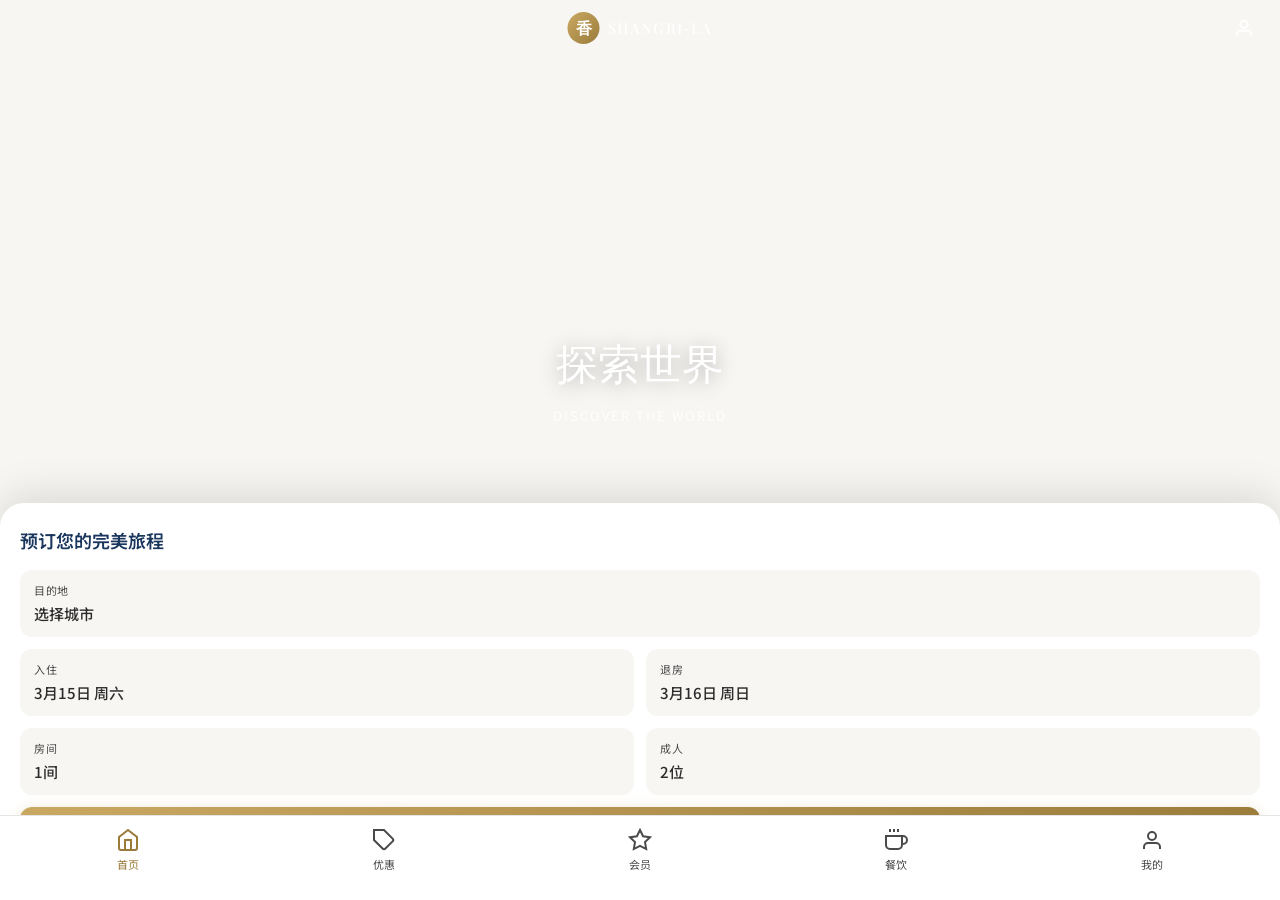
==== src/main/resources/static/index.html @ e5a87705 "feat: 实现香格里拉酒店预订移动端网站 主要功能： - 首页预订组件和Hero区域 - 目的地选择（支持搜索和分类筛选） - 酒店列表（支持价格/评分排序） - 酒店详情页面（设施展示、收藏功能）" ====
<!DOCTYPE html>
<html lang="zh-CN">
<head>
    <meta charset="UTF-8">
    <meta name="viewport" content="width=device-width, initial-scale=1.0, maximum-scale=1.0, user-scalable=no">
    <title>香格里拉酒店集团</title>
    <link rel="preconnect" href="https://fonts.googleapis.com">
    <link href="https://fonts.googleapis.com/css2?family=Noto+Sans+SC:wght@300;400;500;600&family=Playfair+Display:wght@400;500;600&display=swap" rel="stylesheet">
    <style>
        :root {
            --gold: #C9A962;
            --gold-light: #E8D5A3;
            --gold-dark: #9A7B3A;
            --navy: #1A365D;
            --navy-deep: #0F2444;
            --cream: #F8F6F3;
            --charcoal: #2C2C2C;
            --charcoal-light: #4A4A4A;
            --white: #FFFFFF;
            --border: #E5E5E5;
            --success: #4CAF50;
            --error: #E53935;
        }

        * {
            margin: 0;
            padding: 0;
            box-sizing: border-box;
        }

        body {
            font-family: 'Noto Sans SC', -apple-system, BlinkMacSystemFont, sans-serif;
            background: var(--cream);
            color: var(--charcoal);
            line-height: 1.5;
            -webkit-font-smoothing: antialiased;
            overflow-x: hidden;
        }

        /* Page System */
        .page {
            display: none;
            min-height: 100vh;
            background: var(--cream);
        }

        .page.active {
            display: block;
        }

        /* Navigation */
        .nav {
            position: fixed;
            top: 0;
            left: 0;
            right: 0;
            height: 56px;
            display: flex;
            align-items: center;
            justify-content: space-between;
            padding: 0 16px;
            z-index: 100;
            transition: all 0.3s ease;
        }

        .nav.transparent {
            background: transparent;
        }

        .nav.white {
            background: var(--white);
            border-bottom: 1px solid var(--border);
        }

        .nav-icon {
            width: 40px;
            height: 40px;
            display: flex;
            align-items: center;
            justify-content: center;
            cursor: pointer;
            border-radius: 50%;
            transition: background 0.2s;
        }

        .nav-icon:active {
            background: rgba(0,0,0,0.1);
        }

        .nav-icon svg {
            width: 22px;
            height: 22px;
            stroke: currentColor;
            stroke-width: 2;
            fill: none;
        }

        .nav.transparent .nav-icon {
            color: white;
        }

        .nav.white .nav-icon {
            color: var(--charcoal);
        }

        .nav-title {
            font-size: 17px;
            font-weight: 600;
            color: var(--charcoal);
        }

        .nav.transparent .nav-title {
            color: white;
        }

        .nav-center {
            position: absolute;
            left: 50%;
            transform: translateX(-50%);
            display: flex;
            align-items: center;
            gap: 8px;
        }

        .logo-icon {
            width: 32px;
            height: 32px;
            background: linear-gradient(135deg, var(--gold) 0%, var(--gold-dark) 100%);
            border-radius: 50%;
            display: flex;
            align-items: center;
            justify-content: center;
            color: white;
            font-family: 'Playfair Display', serif;
            font-size: 16px;
            font-weight: 600;
        }

        .logo-text {
            font-family: 'Playfair Display', serif;
            font-size: 15px;
            letter-spacing: 0.08em;
            font-weight: 500;
        }

        .nav.transparent .logo-text {
            color: white;
        }

        .nav.white .logo-text {
            color: var(--navy);
        }

        /* ========== Page 1: Home ========== */
        .home-hero {
            height: 100vh;
            position: relative;
            display: flex;
            flex-direction: column;
            justify-content: center;
            align-items: center;
            padding: 56px 24px 200px;
            text-align: center;
            overflow: hidden;
        }

        .home-hero-bg {
            position: absolute;
            inset: 0;
            background: linear-gradient(180deg, rgba(0,0,0,0.25) 0%, rgba(0,0,0,0.55) 100%),
                        url('https://images.unsplash.com/photo-1566073771259-6a8506099945?w=800&h=1200&fit=crop') center/cover no-repeat;
            z-index: -1;
        }

        .home-title {
            font-family: 'Playfair Display', serif;
            font-size: 42px;
            color: white;
            margin-bottom: 12px;
            font-weight: 400;
            text-shadow: 0 2px 20px rgba(0,0,0,0.3);
        }

        .home-subtitle {
            font-size: 13px;
            color: rgba(255,255,255,0.9);
            letter-spacing: 0.15em;
            text-transform: uppercase;
        }

        /* Booking Widget */
        .booking-widget {
            position: fixed;
            bottom: 0;
            left: 0;
            right: 0;
            background: var(--white);
            padding: 24px 20px 40px;
            border-radius: 24px 24px 0 0;
            box-shadow: 0 -8px 40px rgba(0,0,0,0.12);
            z-index: 50;
        }

        .booking-widget-title {
            font-size: 18px;
            font-weight: 600;
            margin-bottom: 16px;
            color: var(--navy);
        }

        .booking-row {
            display: flex;
            gap: 12px;
            margin-bottom: 12px;
        }

        .booking-field {
            flex: 1;
            background: var(--cream);
            border-radius: 12px;
            padding: 12px 14px;
            cursor: pointer;
            transition: all 0.2s;
        }

        .booking-field:active {
            background: var(--border);
        }

        .booking-field label {
            display: block;
            font-size: 11px;
            color: var(--charcoal-light);
            margin-bottom: 4px;
            text-transform: uppercase;
            letter-spacing: 0.05em;
        }

        .booking-field .value {
            font-size: 15px;
            color: var(--charcoal);
            font-weight: 500;
        }

        .booking-btn {
            width: 100%;
            padding: 16px;
            background: linear-gradient(135deg, var(--gold) 0%, var(--gold-dark) 100%);
            color: white;
            border: none;
            border-radius: 12px;
            font-size: 16px;
            font-weight: 600;
            cursor: pointer;
            transition: transform 0.2s, box-shadow 0.2s;
            box-shadow: 0 4px 15px rgba(201,169,98,0.4);
        }

        .booking-btn:active {
            transform: scale(0.98);
        }

        /* ========== Page 2: Destination Select ========== */
        .dest-page {
            background: var(--white);
            min-height: 100vh;
            padding-bottom: 40px;
        }

        .dest-search {
            padding: 72px 16px 16px;
            background: var(--white);
            position: sticky;
            top: 0;
            z-index: 10;
        }

        .search-input {
            width: 100%;
            padding: 14px 16px 14px 48px;
            border: 1px solid var(--border);
            border-radius: 12px;
            font-size: 15px;
            background: var(--cream) url("data:image/svg+xml,%3Csvg xmlns='http://www.w3.org/2000/svg' width='20' height='20' viewBox='0 0 24 24' fill='none' stroke='%23999' stroke-width='2'%3E%3Ccircle cx='11' cy='11' r='8'/%3E%3Cpath d='m21 21-4.35-4.35'/%3E%3C/svg%3E") no-repeat 16px center;
            background-size: 18px;
            transition: border-color 0.2s;
        }

        .search-input:focus {
            outline: none;
            border-color: var(--gold);
        }

        .dest-tabs {
            display: flex;
            gap: 8px;
            padding: 16px;
            overflow-x: auto;
            -webkit-overflow-scrolling: touch;
        }

        .dest-tab {
            padding: 8px 16px;
            background: var(--cream);
            border: none;
            border-radius: 20px;
            font-size: 14px;
            white-space: nowrap;
            cursor: pointer;
            transition: all 0.2s;
            color: var(--charcoal-light);
        }

        .dest-tab.active {
            background: var(--navy);
            color: white;
        }

        .dest-list {
            padding: 0 16px;
        }

        .dest-group-title {
            font-size: 12px;
            color: var(--charcoal-light);
            padding: 20px 0 12px;
            text-transform: uppercase;
            letter-spacing: 0.1em;
        }

        .dest-item {
            display: flex;
            align-items: center;
            justify-content: space-between;
            padding: 16px 0;
            border-bottom: 1px solid var(--border);
            cursor: pointer;
            transition: background 0.2s;
        }

        .dest-item:active {
            background: var(--cream);
            margin: 0 -16px;
            padding-left: 16px;
            padding-right: 16px;
        }

        .dest-item-info {
            flex: 1;
        }

        .dest-item-name {
            font-size: 17px;
            font-weight: 500;
            color: var(--charcoal);
        }

        .dest-item-count {
            font-size: 13px;
            color: var(--charcoal-light);
            margin-top: 2px;
        }

        .dest-item-arrow {
            color: var(--charcoal-light);
            font-size: 20px;
        }

        /* ========== Page 3: Hotel List ========== */
        .hotel-list-page {
            padding: 56px 0 100px;
            background: var(--cream);
        }

        .hotel-list-header {
            position: sticky;
            top: 56px;
            background: var(--white);
            z-index: 10;
            padding: 12px 16px;
            border-bottom: 1px solid var(--border);
        }

        .hotel-list-title {
            font-size: 20px;
            font-weight: 600;
            color: var(--navy);
            margin-bottom: 12px;
        }

        .hotel-filters {
            display: flex;
            gap: 8px;
            overflow-x: auto;
            -webkit-overflow-scrolling: touch;
            padding-bottom: 4px;
        }

        .filter-btn {
            padding: 8px 16px;
            background: var(--white);
            border: 1px solid var(--border);
            border-radius: 20px;
            font-size: 13px;
            white-space: nowrap;
            cursor: pointer;
            transition: all 0.2s;
            color: var(--charcoal);
        }

        .filter-btn.active {
            background: var(--gold);
            color: white;
            border-color: var(--gold);
        }

        .hotel-list {
            padding: 16px;
        }

        .hotel-card {
            background: var(--white);
            border-radius: 16px;
            overflow: hidden;
            margin-bottom: 16px;
            cursor: pointer;
            transition: transform 0.2s, box-shadow 0.2s;
            box-shadow: 0 2px 8px rgba(0,0,0,0.06);
        }

        .hotel-card:active {
            transform: scale(0.98);
        }

        .hotel-img {
            width: 100%;
            height: 180px;
            object-fit: cover;
        }

        .hotel-info {
            padding: 16px;
        }

        .hotel-brand {
            font-size: 11px;
            color: var(--gold-dark);
            text-transform: uppercase;
            letter-spacing: 0.1em;
            margin-bottom: 4px;
        }

        .hotel-name {
            font-size: 18px;
            font-weight: 600;
            color: var(--charcoal);
            margin-bottom: 8px;
        }

        .hotel-addr {
            font-size: 13px;
            color: var(--charcoal-light);
            margin-bottom: 12px;
            display: flex;
            align-items: flex-start;
            gap: 4px;
        }

        .hotel-tags {
            display: flex;
            gap: 6px;
            flex-wrap: wrap;
            margin-bottom: 12px;
        }

        .hotel-tag {
            font-size: 11px;
            padding: 4px 8px;
            background: var(--cream);
            border-radius: 4px;
            color: var(--charcoal-light);
        }

        .hotel-bottom {
            display: flex;
            align-items: center;
            justify-content: space-between;
            padding-top: 12px;
            border-top: 1px solid var(--border);
        }

        .hotel-rating {
            display: flex;
            align-items: center;
            gap: 6px;
        }

        .rating-badge {
            display: inline-flex;
            align-items: center;
            gap: 4px;
            padding: 4px 8px;
            background: var(--gold);
            color: white;
            border-radius: 4px;
            font-size: 12px;
            font-weight: 600;
        }

        .rating-count {
            font-size: 12px;
            color: var(--charcoal-light);
        }

        .hotel-price {
            text-align: right;
        }

        .price-label {
            font-size: 11px;
            color: var(--charcoal-light);
        }

        .price-value {
            font-size: 22px;
            font-weight: 700;
            color: var(--navy);
        }

        .price-unit {
            font-size: 12px;
            color: var(--charcoal-light);
        }

        /* ========== Page 4: Hotel Detail ========== */
        .hotel-detail-page {
            padding-bottom: 100px;
            background: var(--cream);
        }

        .hotel-gallery {
            height: 300px;
            position: relative;
        }

        .hotel-gallery-img {
            width: 100%;
            height: 100%;
            object-fit: cover;
        }

        .hotel-gallery-back {
            position: absolute;
            top: 48px;
            left: 16px;
            width: 40px;
            height: 40px;
            background: rgba(0,0,0,0.4);
            border-radius: 50%;
            display: flex;
            align-items: center;
            justify-content: center;
            color: white;
            cursor: pointer;
            backdrop-filter: blur(10px);
        }

        .hotel-gallery-actions {
            position: absolute;
            top: 48px;
            right: 16px;
            display: flex;
            gap: 12px;
        }

        .gallery-action {
            width: 40px;
            height: 40px;
            background: rgba(0,0,0,0.4);
            border-radius: 50%;
            display: flex;
            align-items: center;
            justify-content: center;
            color: white;
            cursor: pointer;
            backdrop-filter: blur(10px);
        }

        .hotel-detail-content {
            padding: 24px 20px;
            background: var(--white);
            margin-top: -20px;
            border-radius: 20px 20px 0 0;
            position: relative;
        }

        .detail-brand {
            font-size: 11px;
            color: var(--gold-dark);
            text-transform: uppercase;
            letter-spacing: 0.1em;
            margin-bottom: 6px;
        }

        .detail-name {
            font-size: 24px;
            font-weight: 700;
            color: var(--navy);
            margin-bottom: 12px;
            line-height: 1.3;
        }

        .detail-rating {
            display: flex;
            align-items: center;
            gap: 8px;
            margin-bottom: 16px;
        }

        .detail-addr {
            display: flex;
            align-items: flex-start;
            gap: 8px;
            font-size: 14px;
            color: var(--charcoal-light);
            margin-bottom: 24px;
            line-height: 1.6;
        }

        .detail-section {
            padding: 20px;
            background: var(--white);
            margin-top: 12px;
        }

        .detail-section-title {
            font-size: 18px;
            font-weight: 600;
            color: var(--navy);
            margin-bottom: 16px;
        }

        .facility-grid {
            display: grid;
            grid-template-columns: repeat(4, 1fr);
            gap: 12px;
        }

        .facility-item {
            text-align: center;
            padding: 12px 4px;
        }

        .facility-icon {
            width: 44px;
            height: 44px;
            margin: 0 auto 8px;
            background: var(--cream);
            border-radius: 12px;
            display: flex;
            align-items: center;
            justify-content: center;
            font-size: 20px;
        }

        .facility-name {
            font-size: 11px;
            color: var(--charcoal);
            font-weight: 500;
        }

        /* Bottom Bar */
        .bottom-bar {
            position: fixed;
            bottom: 0;
            left: 0;
            right: 0;
            background: var(--white);
            padding: 16px 20px 40px;
            display: flex;
            align-items: center;
            justify-content: space-between;
            box-shadow: 0 -4px 20px rgba(0,0,0,0.08);
            z-index: 50;
        }

        .bottom-price {
            display: flex;
            flex-direction: column;
        }

        .bottom-price-label {
            font-size: 11px;
            color: var(--charcoal-light);
        }

        .bottom-price-row {
            display: flex;
            align-items: baseline;
            gap: 2px;
        }

        .bottom-price-value {
            font-size: 28px;
            font-weight: 700;
            color: var(--navy);
        }

        .bottom-price-unit {
            font-size: 12px;
            color: var(--charcoal-light);
        }

        .bottom-btn {
            padding: 16px 32px;
            background: linear-gradient(135deg, var(--gold) 0%, var(--gold-dark) 100%);
            color: white;
            border: none;
            border-radius: 12px;
            font-size: 16px;
            font-weight: 600;
            cursor: pointer;
            box-shadow: 0 4px 15px rgba(201,169,98,0.4);
        }

        /* ========== Page 5: Room List ========== */
        .room-list-page {
            padding: 56px 0 100px;
            background: var(--cream);
        }

        .room-header-info {
            padding: 16px 20px;
            background: var(--white);
            border-bottom: 1px solid var(--border);
        }

        .room-hotel-name {
            font-size: 17px;
            font-weight: 600;
            color: var(--navy);
            margin-bottom: 4px;
        }

        .room-date {
            font-size: 13px;
            color: var(--charcoal-light);
        }

        .room-list {
            padding: 16px;
        }

        .room-card {
            background: var(--white);
            border-radius: 16px;
            overflow: hidden;
            margin-bottom: 16px;
            cursor: pointer;
            transition: transform 0.2s;
            box-shadow: 0 2px 8px rgba(0,0,0,0.06);
        }

        .room-card:active {
            transform: scale(0.98);
        }

        .room-img {
            width: 100%;
            height: 160px;
            object-fit: cover;
        }

        .room-info {
            padding: 16px;
        }

        .room-name {
            font-size: 17px;
            font-weight: 600;
            color: var(--charcoal);
            margin-bottom: 6px;
        }

        .room-size {
            font-size: 13px;
            color: var(--charcoal-light);
            margin-bottom: 10px;
        }

        .room-facilities {
            display: flex;
            gap: 6px;
            flex-wrap: wrap;
            margin-bottom: 12px;
        }

        .room-facility {
            font-size: 11px;
            padding: 4px 8px;
            background: var(--cream);
            border-radius: 4px;
            color: var(--charcoal-light);
        }

        .room-card-bottom {
            display: flex;
            align-items: center;
            justify-content: space-between;
            padding-top: 12px;
            border-top: 1px solid var(--border);
        }

        .room-price {
            display: flex;
            flex-direction: column;
        }

        .room-price-label {
            font-size: 11px;
            color: var(--charcoal-light);
        }

        .room-price-row {
            display: flex;
            align-items: baseline;
            gap: 2px;
        }

        .room-price-value {
            font-size: 22px;
            font-weight: 700;
            color: var(--navy);
        }

        .room-price-unit {
            font-size: 12px;
            color: var(--charcoal-light);
        }

        .room-book-btn {
            padding: 12px 24px;
            background: linear-gradient(135deg, var(--gold) 0%, var(--gold-dark) 100%);
            color: white;
            border: none;
            border-radius: 10px;
            font-size: 15px;
            font-weight: 600;
            cursor: pointer;
        }

        /* ========== Page 6: Booking Confirm ========== */
        .booking-confirm-page {
            padding: 56px 0 100px;
            background: var(--cream);
        }

        .booking-confirm-section {
            background: var(--white);
            padding: 20px;
            margin-bottom: 12px;
        }

        .booking-confirm-title {
            font-size: 16px;
            font-weight: 600;
            color: var(--navy);
            margin-bottom: 16px;
        }

        .booking-confirm-row {
            display: flex;
            justify-content: space-between;
            padding: 12px 0;
            border-bottom: 1px solid var(--border);
        }

        .booking-confirm-row:last-child {
            border-bottom: none;
        }

        .booking-confirm-label {
            font-size: 14px;
            color: var(--charcoal-light);
        }

        .booking-confirm-value {
            font-size: 14px;
            color: var(--charcoal);
            font-weight: 500;
        }

        .form-group {
            margin-bottom: 16px;
        }

        .form-label {
            display: block;
            font-size: 13px;
            color: var(--charcoal);
            margin-bottom: 8px;
            font-weight: 500;
        }

        .form-input {
            width: 100%;
            padding: 14px 16px;
            border: 1px solid var(--border);
            border-radius: 10px;
            font-size: 15px;
            background: var(--cream);
            transition: border-color 0.2s;
        }

        .form-input:focus {
            outline: none;
            border-color: var(--gold);
            background: var(--white);
        }

        .form-row {
            display: flex;
            gap: 12px;
        }

        .form-row .form-group {
            flex: 1;
        }

        .booking-total {
            display: flex;
            justify-content: space-between;
            align-items: center;
            padding-top: 16px;
            border-top: 2px solid var(--border);
        }

        .booking-total-label {
            font-size: 15px;
            color: var(--charcoal);
        }

        .booking-total-value {
            font-size: 24px;
            font-weight: 700;
            color: var(--navy);
        }

        .submit-btn {
            width: 100%;
            padding: 18px;
            background: linear-gradient(135deg, var(--gold) 0%, var(--gold-dark) 100%);
            color: white;
            border: none;
            border-radius: 12px;
            font-size: 17px;
            font-weight: 600;
            cursor: pointer;
            box-shadow: 0 4px 20px rgba(201,169,98,0.4);
            margin-top: 24px;
        }

        /* ========== Toast ========== */
        .toast {
            position: fixed;
            bottom: 100px;
            left: 50%;
            transform: translateX(-50%) translateY(100px);
            background: var(--charcoal);
            color: white;
            padding: 12px 24px;
            border-radius: 24px;
            font-size: 14px;
            z-index: 1000;
            opacity: 0;
            transition: all 0.3s ease;
        }

        .toast.show {
            transform: translateX(-50%) translateY(0);
            opacity: 1;
        }

        /* ========== Overlay Panels ========== */
        .overlay {
            display: none;
            position: fixed;
            inset: 0;
            background: rgba(0,0,0,0.5);
            z-index: 200;
            opacity: 0;
            transition: opacity 0.3s;
        }

        .overlay.active {
            display: block;
            opacity: 1;
        }

        .sort-panel {
            position: fixed;
            bottom: 0;
            left: 0;
            right: 0;
            background: var(--white);
            border-radius: 20px 20px 0 0;
            padding: 24px 20px 40px;
            z-index: 201;
            transform: translateY(100%);
            transition: transform 0.3s ease;
        }

        .sort-panel.active {
            transform: translateY(0);
        }

        .sort-title {
            font-size: 18px;
            font-weight: 600;
            text-align: center;
            margin-bottom: 20px;
            color: var(--navy);
        }

        .sort-option {
            padding: 16px 0;
            border-bottom: 1px solid var(--border);
            display: flex;
            align-items: center;
            justify-content: space-between;
            cursor: pointer;
        }

        .sort-option:last-of-type {
            border-bottom: none;
        }

        .sort-option-name {
            font-size: 16px;
            color: var(--charcoal);
        }

        .sort-option.active .sort-option-name {
            color: var(--gold-dark);
            font-weight: 600;
        }

        .sort-check {
            color: var(--gold-dark);
            font-size: 20px;
            display: none;
        }

        .sort-option.active .sort-check {
            display: block;
        }

        .sort-cancel {
            margin-top: 20px;
            width: 100%;
            padding: 14px;
            background: var(--cream);
            border: none;
            border-radius: 10px;
            font-size: 16px;
            cursor: pointer;
            color: var(--charcoal);
        }

        /* ========== Page 7: Membership ========== */
        .membership-page {
            padding: 56px 0 40px;
            background: linear-gradient(180deg, var(--navy-deep) 0%, var(--navy) 100%);
            min-height: 100vh;
        }

        .membership-header {
            padding: 24px 20px;
            text-align: center;
            color: white;
        }

        .membership-title {
            font-family: 'Playfair Display', serif;
            font-size: 28px;
            margin-bottom: 8px;
        }

        .membership-subtitle {
            font-size: 14px;
            color: rgba(255,255,255,0.8);
            letter-spacing: 0.1em;
        }

        .member-card-section {
            padding: 0 16px;
            margin-top: 24px;
        }

        .member-card {
            background: linear-gradient(135deg, rgba(255,255,255,0.15) 0%, rgba(255,255,255,0.05) 100%);
            border: 1px solid rgba(255,255,255,0.2);
            border-radius: 20px;
            padding: 24px 20px;
            margin-bottom: 16px;
            cursor: pointer;
            transition: transform 0.2s;
        }

        .member-card:active {
            transform: scale(0.98);
        }

        .member-card-header {
            display: flex;
            align-items: center;
            gap: 16px;
            margin-bottom: 16px;
        }

        .member-icon {
            width: 56px;
            height: 56px;
            border-radius: 50%;
            display: flex;
            align-items: center;
            justify-content: center;
            font-size: 24px;
        }

        .member-icon.jade {
            background: linear-gradient(135deg, #1D6A5F 0%, #2A8F7F 100%);
        }

        .member-icon.diamond {
            background: linear-gradient(135deg, #4A90A4 0%, #7EC8E3 100%);
        }

        .member-icon.gold {
            background: linear-gradient(135deg, var(--gold) 0%, var(--gold-light) 100%);
        }

        .member-info {
            flex: 1;
        }

        .member-level {
            font-size: 20px;
            font-weight: 600;
            color: white;
            margin-bottom: 4px;
        }

        .member-desc {
            font-size: 13px;
            color: rgba(255,255,255,0.7);
            line-height: 1.5;
        }

        .member-benefits {
            display: flex;
            flex-wrap: wrap;
            gap: 8px;
        }

        .member-benefit {
            font-size: 12px;
            padding: 6px 12px;
            background: rgba(255,255,255,0.1);
            border-radius: 16px;
            color: rgba(255,255,255,0.9);
        }

        .member-points-section {
            margin: 24px 16px;
            background: rgba(255,255,255,0.1);
            border-radius: 16px;
            padding: 20px;
        }

        .member-points-title {
            font-size: 14px;
            color: rgba(255,255,255,0.7);
            margin-bottom: 8px;
        }

        .member-points-value {
            font-size: 36px;
            font-weight: 700;
            color: var(--gold-light);
        }

        .member-points-label {
            font-size: 12px;
            color: rgba(255,255,255,0.6);
        }

        /* ========== Page 8: Offers ========== */
        .offers-page {
            padding: 56px 0 40px;
            background: var(--cream);
        }

        .offers-header {
            padding: 20px;
            background: var(--white);
            border-bottom: 1px solid var(--border);
        }

        .offers-title {
            font-size: 24px;
            font-weight: 700;
            color: var(--navy);
            margin-bottom: 4px;
        }

        .offers-subtitle {
            font-size: 14px;
            color: var(--charcoal-light);
        }

        .offers-tabs {
            display: flex;
            gap: 8px;
            padding: 16px 20px;
            background: var(--white);
            overflow-x: auto;
        }

        .offers-tab {
            padding: 8px 16px;
            background: var(--cream);
            border: none;
            border-radius: 20px;
            font-size: 14px;
            white-space: nowrap;
            cursor: pointer;
            color: var(--charcoal);
            transition: all 0.2s;
        }

        .offers-tab.active {
            background: var(--navy);
            color: white;
        }

        .offers-list {
            padding: 16px;
        }

        .offer-card {
            background: var(--white);
            border-radius: 16px;
            overflow: hidden;
            margin-bottom: 16px;
            cursor: pointer;
            transition: transform 0.2s;
            box-shadow: 0 2px 8px rgba(0,0,0,0.06);
        }

        .offer-card:active {
            transform: scale(0.98);
        }

        .offer-img {
            width: 100%;
            height: 160px;
            object-fit: cover;
        }

        .offer-content {
            padding: 16px;
        }

        .offer-tag {
            display: inline-block;
            font-size: 11px;
            padding: 4px 8px;
            background: var(--gold-light);
            color: var(--gold-dark);
            border-radius: 4px;
            margin-bottom: 8px;
            font-weight: 600;
        }

        .offer-title {
            font-size: 17px;
            font-weight: 600;
            color: var(--charcoal);
            margin-bottom: 8px;
        }

        .offer-desc {
            font-size: 13px;
            color: var(--charcoal-light);
            line-height: 1.6;
            margin-bottom: 12px;
        }

        .offer-price {
            font-size: 20px;
            font-weight: 700;
            color: var(--navy);
        }

        .offer-price span {
            font-size: 13px;
            font-weight: 400;
            color: var(--charcoal-light);
        }

        .offer-validity {
            font-size: 12px;
            color: var(--charcoal-light);
            margin-top: 8px;
        }

        /* ========== Page 9: Dining ========== */
        .dining-page {
            padding: 56px 0 40px;
            background: var(--cream);
        }

        .dining-header {
            padding: 20px;
            background: var(--white);
            border-bottom: 1px solid var(--border);
        }

        .dining-title {
            font-size: 24px;
            font-weight: 700;
            color: var(--navy);
            margin-bottom: 4px;
        }

        .dining-subtitle {
            font-size: 14px;
            color: var(--charcoal-light);
        }

        .dining-list {
            padding: 16px;
        }

        .dining-card {
            background: var(--white);
            border-radius: 16px;
            overflow: hidden;
            margin-bottom: 16px;
            cursor: pointer;
            transition: transform 0.2s;
            box-shadow: 0 2px 8px rgba(0,0,0,0.06);
        }

        .dining-card:active {
            transform: scale(0.98);
        }

        .dining-img {
            width: 100%;
            height: 180px;
            object-fit: cover;
        }

        .dining-content {
            padding: 16px;
        }

        .dining-name {
            font-size: 18px;
            font-weight: 600;
            color: var(--charcoal);
            margin-bottom: 4px;
        }

        .dining-hotel {
            font-size: 13px;
            color: var(--gold-dark);
            margin-bottom: 8px;
        }

        .dining-cuisine {
            font-size: 13px;
            color: var(--charcoal-light);
            margin-bottom: 12px;
        }

        .dining-info {
            display: flex;
            align-items: center;
            justify-content: space-between;
            padding-top: 12px;
            border-top: 1px solid var(--border);
        }

        .dining-time {
            font-size: 13px;
            color: var(--charcoal-light);
        }

        .dining-book-btn {
            padding: 10px 20px;
            background: var(--navy);
            color: white;
            border: none;
            border-radius: 8px;
            font-size: 14px;
            font-weight: 500;
            cursor: pointer;
        }

        /* ========== Bottom Navigation ========== */
        .bottom-nav {
            position: fixed;
            bottom: 0;
            left: 0;
            right: 0;
            background: var(--white);
            display: flex;
            justify-content: space-around;
            padding: 12px 0 28px;
            border-top: 1px solid var(--border);
            z-index: 90;
        }

        .bottom-nav-item {
            display: flex;
            flex-direction: column;
            align-items: center;
            gap: 4px;
            cursor: pointer;
            color: var(--charcoal-light);
            transition: color 0.2s;
        }

        .bottom-nav-item.active {
            color: var(--gold-dark);
        }

        .bottom-nav-item svg {
            width: 24px;
            height: 24px;
            stroke: currentColor;
            stroke-width: 2;
            fill: none;
        }

        .bottom-nav-item span {
            font-size: 11px;
        }

        /* Page with bottom nav needs padding */
        .with-bottom-nav {
            padding-bottom: 80px;
        }
    </style>
</head>
<body>
    <!-- ========== Page 1: Home ========== -->
    <div class="page active" id="page-home">
        <nav class="nav transparent">
            <div class="nav-icon"></div>
            <div class="nav-center">
                <div class="logo-icon">香</div>
                <span class="logo-text">SHANGRI-LA</span>
            </div>
            <div class="nav-icon">
                <svg viewBox="0 0 24 24"><circle cx="12" cy="8" r="4"/><path d="M20 21v-2a4 4 0 0 0-4-4H8a4 4 0 0 0-4 4v2"/></svg>
            </div>
        </nav>

        <div class="home-hero">
            <div class="home-hero-bg"></div>
            <h1 class="home-title">探索世界</h1>
            <p class="home-subtitle">Discover The World</p>
        </div>

        <div class="booking-widget">
            <div class="booking-widget-title">预订您的完美旅程</div>
            <div class="booking-row">
                <div class="booking-field" onclick="showPage('page-dest')">
                    <label>目的地</label>
                    <div class="value" id="selected-dest">选择城市</div>
                </div>
            </div>
            <div class="booking-row">
                <div class="booking-field">
                    <label>入住</label>
                    <div class="value">3月15日 周六</div>
                </div>
                <div class="booking-field">
                    <label>退房</label>
                    <div class="value">3月16日 周日</div>
                </div>
            </div>
            <div class="booking-row">
                <div class="booking-field">
                    <label>房间</label>
                    <div class="value">1间</div>
                </div>
                <div class="booking-field">
                    <label>成人</label>
                    <div class="value">2位</div>
                </div>
            </div>
            <button class="booking-btn" onclick="searchHotels()">搜索酒店</button>
        </div>
    </div>

    <!-- ========== Page 2: Destination Select ========== -->
    <div class="page" id="page-dest">
        <div class="dest-page">
            <nav class="nav white">
                <div class="nav-icon" onclick="showPage('page-home')">
                    <svg viewBox="0 0 24 24"><path d="M15 18l-6-6 6-6"/></svg>
                </div>
                <span class="nav-title">选择目的地</span>
                <div class="nav-icon"></div>
            </nav>

            <div class="dest-search">
                <input type="text" class="search-input" placeholder="搜索城市或酒店" id="dest-search-input">
            </div>

            <div class="dest-tabs">
                <button class="dest-tab active" onclick="filterDest('china')">中国大陆</button>
                <button class="dest-tab" onclick="filterDest('asia')">亚太地区</button>
                <button class="dest-tab" onclick="filterDest('europe')">中东·欧洲</button>
                <button class="dest-tab" onclick="filterDest('america')">北美</button>
            </div>

            <div class="dest-list" id="dest-list">
                <div class="dest-group-title">热门目的地</div>
                <div class="dest-item" onclick="selectDest('北京', 3)">
                    <div class="dest-item-info">
                        <div class="dest-item-name">北京</div>
                        <div class="dest-item-count">3 家酒店</div>
                    </div>
                    <span class="dest-item-arrow">›</span>
                </div>
                <div class="dest-item" onclick="selectDest('上海', 4)">
                    <div class="dest-item-info">
                        <div class="dest-item-name">上海</div>
                        <div class="dest-item-count">4 家酒店</div>
                    </div>
                    <span class="dest-item-arrow">›</span>
                </div>
                <div class="dest-item" onclick="selectDest('香港', 5)">
                    <div class="dest-item-info">
                        <div class="dest-item-name">香港</div>
                        <div class="dest-item-count">5 家酒店</div>
                    </div>
                    <span class="dest-item-arrow">›</span>
                </div>
                <div class="dest-item" onclick="selectDest('新加坡', 2)">
                    <div class="dest-item-info">
                        <div class="dest-item-name">新加坡</div>
                        <div class="dest-item-count">2 家酒店</div>
                    </div>
                    <span class="dest-item-arrow">›</span>
                </div>
                <div class="dest-group-title">亚太地区</div>
                <div class="dest-item" onclick="selectDest('东京', 1)">
                    <div class="dest-item-info">
                        <div class="dest-item-name">东京</div>
                        <div class="dest-item-count">1 家酒店</div>
                    </div>
                    <span class="dest-item-arrow">›</span>
                </div>
                <div class="dest-item" onclick="selectDest('曼谷', 2)">
                    <div class="dest-item-info">
                        <div class="dest-item-name">曼谷</div>
                        <div class="dest-item-count">2 家酒店</div>
                    </div>
                    <span class="dest-item-arrow">›</span>
                </div>
                <div class="dest-item" onclick="selectDest('悉尼', 1)">
                    <div class="dest-item-info">
                        <div class="dest-item-name">悉尼</div>
                        <div class="dest-item-count">1 家酒店</div>
                    </div>
                    <span class="dest-item-arrow">›</span>
                </div>
                <div class="dest-item" onclick="selectDest('吉隆坡', 2)">
                    <div class="dest-item-info">
                        <div class="dest-item-name">吉隆坡</div>
                        <div class="dest-item-count">2 家酒店</div>
                    </div>
                    <span class="dest-item-arrow">›</span>
                </div>
            </div>
        </div>
    </div>

    <!-- ========== Page 3: Hotel List ========== -->
    <div class="page" id="page-hotel-list">
        <div class="hotel-list-page">
            <nav class="nav white">
                <div class="nav-icon" onclick="showPage('page-home')">
                    <svg viewBox="0 0 24 24"><path d="M15 18l-6-6 6-6"/></svg>
                </div>
                <div class="nav-center">
                    <div class="logo-icon">香</div>
                    <span class="logo-text">SHANGRI-LA</span>
                </div>
                <div class="nav-icon">
                    <svg viewBox="0 0 24 24"><circle cx="12" cy="8" r="4"/><path d="M20 21v-2a4 4 0 0 0-4-4H8a4 4 0 0 0-4 4v2"/></svg>
                </div>
            </nav>

            <div class="hotel-list-header" style="position:sticky;top:56px">
                <div class="hotel-list-title" id="hotel-list-title">北京的酒店</div>
                <div class="hotel-filters">
                    <button class="filter-btn active" onclick="filterHotels('all', this)">全部</button>
                    <button class="filter-btn" onclick="showSortPanel()">价格排序</button>
                    <button class="filter-btn" onclick="filterHotels('rating', this)">评分最高</button>
                    <button class="filter-btn" onclick="filterHotels('shangri-la', this)">香格里拉</button>
                    <button class="filter-btn" onclick="filterHotels('kerry', this)">嘉里酒店</button>
                </div>
            </div>

            <div class="hotel-list" id="hotel-list">
                <!-- Hotel cards will be rendered here -->
            </div>
        </div>
    </div>

    <!-- ========== Page 4: Hotel Detail ========== -->
    <div class="page" id="page-hotel-detail">
        <div class="hotel-detail-page">
            <div class="hotel-gallery">
                <img class="hotel-gallery-img" id="detail-img" src="" alt="Hotel">
                <div class="hotel-gallery-back" onclick="showPage('page-hotel-list')">
                    <svg width="22" height="22" viewBox="0 0 24 24" fill="none" stroke="currentColor" stroke-width="2"><path d="M15 18l-6-6 6-6"/></svg>
                </div>
                <div class="hotel-gallery-actions">
                    <div class="gallery-action" onclick="toggleFavorite(this)">
                        <svg width="20" height="20" viewBox="0 0 24 24" fill="none" stroke="currentColor" stroke-width="2"><path d="M20.84 4.61a5.5 5.5 0 0 0-7.78 0L12 5.67l-1.06-1.06a5.5 5.5 0 0 0-7.78 7.78l1.06 1.06L12 21.23l7.78-7.78 1.06-1.06a5.5 5.5 0 0 0 0-7.78z"/></svg>
                    </div>
                    <div class="gallery-action">
                        <svg width="20" height="20" viewBox="0 0 24 24" fill="none" stroke="currentColor" stroke-width="2"><circle cx="18" cy="5" r="3"/><circle cx="6" cy="12" r="3"/><circle cx="18" cy="19" r="3"/><line x1="8.59" y1="13.51" x2="15.42" y2="17.49"/><line x1="15.41" y1="6.51" x2="8.59" y2="10.49"/></svg>
                    </div>
                </div>
            </div>

            <div class="hotel-detail-content">
                <div class="detail-brand" id="detail-brand">香格里拉酒店</div>
                <h1 class="detail-name" id="detail-name">酒店名称</h1>
                <div class="detail-rating">
                    <span class="rating-badge">★ <span id="detail-rating">4.8</span></span>
                    <span class="rating-count" id="detail-rating-count">2,156条评价</span>
                </div>
                <div class="detail-addr">
                    <svg width="18" height="18" viewBox="0 0 24 24" fill="none" stroke="var(--gold)" stroke-width="2"><path d="M21 10c0 7-9 13-9 13s-9-6-9-13a9 9 0 0 1 18 0z"/><circle cx="12" cy="10" r="3"/></svg>
                    <span id="detail-addr">酒店地址</span>
                </div>
            </div>

            <div class="detail-section">
                <h3 class="detail-section-title">酒店设施</h3>
                <div class="facility-grid">
                    <div class="facility-item">
                        <div class="facility-icon">📶</div>
                        <div class="facility-name">免费WiFi</div>
                    </div>
                    <div class="facility-item">
                        <div class="facility-icon">🏊</div>
                        <div class="facility-name">游泳池</div>
                    </div>
                    <div class="facility-item">
                        <div class="facility-icon">💪</div>
                        <div class="facility-name">健身房</div>
                    </div>
                    <div class="facility-item">
                        <div class="facility-icon">🅿️</div>
                        <div class="facility-name">停车场</div>
                    </div>
                    <div class="facility-item">
                        <div class="facility-icon">🍽️</div>
                        <div class="facility-name">餐厅</div>
                    </div>
                    <div class="facility-item">
                        <div class="facility-icon">🧖</div>
                        <div class="facility-name">SPA</div>
                    </div>
                    <div class="facility-item">
                        <div class="facility-icon">☕</div>
                        <div class="facility-name">行政酒廊</div>
                    </div>
                    <div class="facility-item">
                        <div class="facility-icon">👶</div>
                        <div class="facility-name">儿童设施</div>
                    </div>
                </div>
            </div>

            <div class="bottom-bar">
                <div class="bottom-price">
                    <span class="bottom-price-label">每晚最低</span>
                    <div class="bottom-price-row">
                        <span class="bottom-price-value" id="detail-price">¥1,288</span>
                        <span class="bottom-price-unit">起</span>
                    </div>
                </div>
                <button class="bottom-btn" onclick="showPage('page-room-list')">选择房型</button>
            </div>
        </div>
    </div>

    <!-- ========== Page 5: Room List ========== -->
    <div class="page" id="page-room-list">
        <div class="room-list-page">
            <nav class="nav white">
                <div class="nav-icon" onclick="showPage('page-hotel-detail')">
                    <svg viewBox="0 0 24 24"><path d="M15 18l-6-6 6-6"/></svg>
                </div>
                <span class="nav-title">选择房型</span>
                <div class="nav-icon"></div>
            </nav>

            <div class="room-header-info">
                <div class="room-hotel-name" id="room-hotel-name">北京香格里拉大酒店</div>
                <div class="room-date">3月15日 - 3月16日 · 1晚 · 1间房 · 2位成人</div>
            </div>

            <div class="room-list" id="room-list">
                <!-- Room cards will be rendered here -->
            </div>
        </div>
    </div>

    <!-- ========== Page 6: Booking Confirm ========== -->
    <div class="page" id="page-booking-confirm">
        <div class="booking-confirm-page">
            <nav class="nav white">
                <div class="nav-icon" onclick="showPage('page-room-list')">
                    <svg viewBox="0 0 24 24"><path d="M15 18l-6-6 6-6"/></svg>
                </div>
                <span class="nav-title">确认预订</span>
                <div class="nav-icon"></div>
            </nav>

            <div class="booking-confirm-section">
                <div class="booking-confirm-title">预订信息</div>
                <div class="booking-confirm-row">
                    <span class="booking-confirm-label">酒店</span>
                    <span class="booking-confirm-value" id="confirm-hotel">北京香格里拉大酒店</span>
                </div>
                <div class="booking-confirm-row">
                    <span class="booking-confirm-label">房型</span>
                    <span class="booking-confirm-value" id="confirm-room">豪华客房</span>
                </div>
                <div class="booking-confirm-row">
                    <span class="booking-confirm-label">入住日期</span>
                    <span class="booking-confirm-value">2024年3月15日 - 3月16日</span>
                </div>
                <div class="booking-confirm-row">
                    <span class="booking-confirm-label">房间数量</span>
                    <span class="booking-confirm-value">1间</span>
                </div>
            </div>

            <div class="booking-confirm-section">
                <div class="booking-confirm-title">入住人信息</div>
                <div class="form-group">
                    <label class="form-label">姓名 *</label>
                    <input type="text" class="form-input" placeholder="请输入入住人姓名">
                </div>
                <div class="form-row">
                    <div class="form-group">
                        <label class="form-label">手机号 *</label>
                        <input type="tel" class="form-input" placeholder="请输入手机号">
                    </div>
                    <div class="form-group">
                        <label class="form-label">邮箱</label>
                        <input type="email" class="form-input" placeholder="选填">
                    </div>
                </div>
                <div class="form-group">
                    <label class="form-label">特殊要求</label>
                    <input type="text" class="form-input" placeholder="如：高楼层、无烟房等">
                </div>
            </div>

            <div class="booking-confirm-section">
                <div class="booking-confirm-title">价格明细</div>
                <div class="booking-confirm-row">
                    <span class="booking-confirm-label">房费 (1晚)</span>
                    <span class="booking-confirm-value" id="confirm-price">¥1,288</span>
                </div>
                <div class="booking-confirm-row">
                    <span class="booking-confirm-label">服务费</span>
                    <span class="booking-confirm-value">¥0</span>
                </div>
                <div class="booking-total">
                    <span class="booking-total-label">应付总额</span>
                    <span class="booking-total-value" id="confirm-total">¥1,288</span>
                </div>
                <button class="submit-btn" onclick="submitBooking()">确认预订</button>
            </div>
        </div>
    </div>

    <!-- ========== Page 7: Membership ========== -->
    <div class="page" id="page-membership">
        <div class="membership-page">
            <nav class="nav" style="background: transparent;">
                <div class="nav-icon" onclick="showPage('page-home')">
                    <svg viewBox="0 0 24 24"><path d="M15 18l-6-6 6-6"/></svg>
                </div>
                <span class="nav-title" style="color: white;">会员中心</span>
                <div class="nav-icon" style="color: white;">
                    <svg viewBox="0 0 24 24"><circle cx="12" cy="8" r="4"/><path d="M20 21v-2a4 4 0 0 0-4-4H8a4 4 0 0 0-4 4v2"/></svg>
                </div>
            </nav>

            <div class="membership-header">
                <h1 class="membership-title">香格里拉金环会</h1>
                <p class="membership-subtitle">GOLDEN CIRCLE REWARDS</p>
            </div>

            <div class="member-points-section">
                <div class="member-points-title">我的积分</div>
                <div class="member-points-value">12,580</div>
                <div class="member-points-label">可兑换 ¥1,258 住宿抵用金</div>
            </div>

            <div class="member-card-section">
                <div class="member-card" onclick="showMemberDetail('jade')">
                    <div class="member-card-header">
                        <div class="member-icon jade">🫧</div>
                        <div class="member-info">
                            <div class="member-level">翡翠会员</div>
                            <div class="member-desc">开启您的会员之旅，享受专属礼遇与积分累积</div>
                        </div>
                    </div>
                    <div class="member-benefits">
                        <span class="member-benefit">积分累积</span>
                        <span class="member-benefit">会员房价</span>
                        <span class="member-benefit">延迟退房</span>
                    </div>
                </div>

                <div class="member-card" onclick="showMemberDetail('diamond')">
                    <div class="member-card-header">
                        <div class="member-icon diamond">💎</div>
                        <div class="member-info">
                            <div class="member-level">钻石会员</div>
                            <div class="member-desc">尊享更多专属礼遇，体验非凡旅程</div>
                        </div>
                    </div>
                    <div class="member-benefits">
                        <span class="member-benefit">双倍积分</span>
                        <span class="member-benefit">行政酒廊</span>
                        <span class="member-benefit">免费早餐</span>
                        <span class="member-benefit">房型升级</span>
                    </div>
                </div>

                <div class="member-card" onclick="showMemberDetail('gold')">
                    <div class="member-card-header">
                        <div class="member-icon gold">👑</div>
                        <div class="member-info">
                            <div class="member-level">黑金会员</div>
                            <div class="member-desc">最高等级礼遇，尽享无上尊贵体验</div>
                        </div>
                    </div>
                    <div class="member-benefits">
                        <span class="member-benefit">三倍积分</span>
                        <span class="member-benefit">专车接送</span>
                        <span class="member-benefit">私人管家</span>
                        <span class="member-benefit">套房升级</span>
                    </div>
                </div>
            </div>
        </div>
    </div>

    <!-- ========== Page 8: Offers ========== -->
    <div class="page" id="page-offers">
        <div class="offers-page">
            <nav class="nav white">
                <div class="nav-icon" onclick="showPage('page-home')">
                    <svg viewBox="0 0 24 24"><path d="M15 18l-6-6 6-6"/></svg>
                </div>
                <span class="nav-title">优惠活动</span>
                <div class="nav-icon"></div>
            </nav>

            <div class="offers-header">
                <h1 class="offers-title">精选优惠</h1>
                <p class="offers-subtitle">专属礼遇，限时优惠</p>
            </div>

            <div class="offers-tabs">
                <button class="offers-tab active" onclick="filterOffers('all')">全部优惠</button>
                <button class="offers-tab" onclick="filterOffers('hotel')">住宿优惠</button>
                <button class="offers-tab" onclick="filterOffers('dining')">餐饮优惠</button>
                <button class="offers-tab" onclick="filterOffers('spa')">水疗优惠</button>
            </div>

            <div class="offers-list" id="offers-list">
                <div class="offer-card" onclick="showOfferDetail(1)">
                    <img class="offer-img" src="https://images.unsplash.com/photo-1571003123894-1f0594d2b5d9?w=600&h=300&fit=crop" alt="春日特惠">
                    <div class="offer-content">
                        <span class="offer-tag">限时优惠</span>
                        <h3 class="offer-title">春日焕新之旅</h3>
                        <p class="offer-desc">预订春季入住，享双人早餐及延迟退房至下午4点</p>
                        <div class="offer-price">¥1,288 <span>/ 每晚起</span></div>
                        <div class="offer-validity">有效期: 2024.03.01 - 2024.05.31</div>
                    </div>
                </div>

                <div class="offer-card" onclick="showOfferDetail(2)">
                    <img class="offer-img" src="https://images.unsplash.com/photo-1584132967334-10e028bd69f7?w=600&h=300&fit=crop" alt="会员专享">
                    <div class="offer-content">
                        <span class="offer-tag">会员专享</span>
                        <h3 class="offer-title">会员尊享房价</h3>
                        <p class="offer-desc">金环会会员预订享最优房价保证，额外积分奖励</p>
                        <div class="offer-price">¥988 <span>/ 每晚起</span></div>
                        <div class="offer-validity">长期有效</div>
                    </div>
                </div>

                <div class="offer-card" onclick="showOfferDetail(3)">
                    <img class="offer-img" src="https://images.unsplash.com/photo-1540555700478-4be289fbecef?w=600&h=300&fit=crop" alt="水疗特惠">
                    <div class="offer-content">
                        <span class="offer-tag">水疗优惠</span>
                        <h3 class="offer-title">SPA焕活之旅</h3>
                        <p class="offer-desc">预订90分钟SPA护理，赠送30分钟头部按摩</p>
                        <div class="offer-price">¥688 <span>/ 人起</span></div>
                        <div class="offer-validity">有效期: 2024.03.01 - 2024.04.30</div>
                    </div>
                </div>

                <div class="offer-card" onclick="showOfferDetail(4)">
                    <img class="offer-img" src="https://images.unsplash.com/photo-1414235077428-338989a2e8c0?w=600&h=300&fit=crop" alt="美食之旅">
                    <div class="offer-content">
                        <span class="offer-tag">餐饮优惠</span>
                        <h3 class="offer-title">米其林美食之旅</h3>
                        <p class="offer-desc">预订米其林餐厅晚餐，享专属品鉴菜单及葡萄酒搭配</p>
                        <div class="offer-price">¥1,588 <span>/ 人起</span></div>
                        <div class="offer-validity">有效期: 2024.03.15 - 2024.06.30</div>
                    </div>
                </div>
            </div>
        </div>
    </div>

    <!-- ========== Page 9: Dining ========== -->
    <div class="page" id="page-dining">
        <div class="dining-page">
            <nav class="nav white">
                <div class="nav-icon" onclick="showPage('page-home')">
                    <svg viewBox="0 0 24 24"><path d="M15 18l-6-6 6-6"/></svg>
                </div>
                <span class="nav-title">餐厅预订</span>
                <div class="nav-icon"></div>
            </nav>

            <div class="dining-header">
                <h1 class="dining-title">精选餐厅</h1>
                <p class="dining-subtitle">探索世界各地的美食体验</p>
            </div>

            <div class="dining-list" id="dining-list">
                <div class="dining-card" onclick="showDiningDetail(1)">
                    <img class="dining-img" src="https://images.unsplash.com/photo-1414235077428-338989a2e8c0?w=600&h=300&fit=crop" alt="夏宫">
                    <div class="dining-content">
                        <h3 class="dining-name">夏宫</h3>
                        <p class="dining-hotel">北京香格里拉大酒店</p>
                        <p class="dining-cuisine">粤菜 · 川菜 · 米其林一星</p>
                        <div class="dining-info">
                            <span class="dining-time">午餐 11:30-14:30 · 晚餐 17:30-22:00</span>
                            <button class="dining-book-btn">预订</button>
                        </div>
                    </div>
                </div>

                <div class="dining-card" onclick="showDiningDetail(2)">
                    <img class="dining-img" src="https://images.unsplash.com/photo-1559339352-11d035aa65de?w=600&h=300&fit=crop" alt="AZUR">
                    <div class="dining-content">
                        <h3 class="dining-name">AZUR 蔚蓝</h3>
                        <p class="dining-hotel">上海浦东香格里拉大酒店</p>
                        <p class="dining-cuisine">法式料理 · 米其林推荐</p>
                        <div class="dining-info">
                            <span class="dining-time">晚餐 18:00-22:00</span>
                            <button class="dining-book-btn">预订</button>
                        </div>
                    </div>
                </div>

                <div class="dining-card" onclick="showDiningDetail(3)">
                    <img class="dining-img" src="https://images.unsplash.com/photo-1579027989536-b7b1f875659b?w=600&h=300&fit=crop" alt="滩万">
                    <div class="dining-content">
                        <h3 class="dining-name">滩万</h3>
                        <p class="dining-hotel">香港香格里拉大酒店</p>
                        <p class="dining-cuisine">日式料理 · 寿司 · 怀石料理</p>
                        <div class="dining-info">
                            <span class="dining-time">午餐 12:00-14:00 · 晚餐 18:00-22:00</span>
                            <button class="dining-book-btn">预订</button>
                        </div>
                    </div>
                </div>
            </div>
        </div>
    </div>

    <!-- Sort Panel -->
    <div class="overlay" id="overlay" onclick="hideSortPanel()"></div>
    <div class="sort-panel" id="sortPanel">
        <div class="sort-title">排序方式</div>
        <div class="sort-option active" onclick="selectSort(this, 'recommend')">
            <span class="sort-option-name">推荐排序</span>
            <span class="sort-check">✓</span>
        </div>
        <div class="sort-option" onclick="selectSort(this, 'price-asc')">
            <span class="sort-option-name">价格从低到高</span>
            <span class="sort-check">✓</span>
        </div>
        <div class="sort-option" onclick="selectSort(this, 'price-desc')">
            <span class="sort-option-name">价格从高到低</span>
            <span class="sort-check">✓</span>
        </div>
        <div class="sort-option" onclick="selectSort(this, 'rating')">
            <span class="sort-option-name">评分从高到低</span>
            <span class="sort-check">✓</span>
        </div>
        <button class="sort-cancel" onclick="hideSortPanel()">取消</button>
    </div>

    <!-- Toast -->
    <div class="toast" id="toast"></div>

    <!-- Bottom Navigation -->
    <div class="bottom-nav" id="bottom-nav">
        <div class="bottom-nav-item active" onclick="navigateTo('page-home', this)">
            <svg viewBox="0 0 24 24"><path d="M3 9l9-7 9 7v11a2 2 0 0 1-2 2H5a2 2 0 0 1-2-2z"/><polyline points="9 22 9 12 15 12 15 22"/></svg>
            <span>首页</span>
        </div>
        <div class="bottom-nav-item" onclick="navigateTo('page-offers', this)">
            <svg viewBox="0 0 24 24"><path d="M20.59 13.41l-7.17 7.17a2 2 0 0 1-2.83 0L2 12V2h10l8.59 8.59a2 2 0 0 1 0 2.82z"/><line x1="7" y1="7" x2="7.01" y2="7"/></svg>
            <span>优惠</span>
        </div>
        <div class="bottom-nav-item" onclick="navigateTo('page-membership', this)">
            <svg viewBox="0 0 24 24"><path d="M12 2l3.09 6.26L22 9.27l-5 4.87 1.18 6.88L12 17.77l-6.18 3.25L7 14.14 2 9.27l6.91-1.01L12 2z"/></svg>
            <span>会员</span>
        </div>
        <div class="bottom-nav-item" onclick="navigateTo('page-dining', this)">
            <svg viewBox="0 0 24 24"><path d="M18 8h1a4 4 0 0 1 0 8h-1"/><path d="M2 8h16v9a4 4 0 0 1-4 4H6a4 4 0 0 1-4-4V8z"/><line x1="6" y1="1" x2="6" y2="4"/><line x1="10" y1="1" x2="10" y2="4"/><line x1="14" y1="1" x2="14" y2="4"/></svg>
            <span>餐饮</span>
        </div>
        <div class="bottom-nav-item" onclick="showAccount()">
            <svg viewBox="0 0 24 24"><circle cx="12" cy="8" r="4"/><path d="M20 21v-2a4 4 0 0 0-4-4H8a4 4 0 0 0-4 4v2"/></svg>
            <span>我的</span>
        </div>
    </div>

    <script>
        // ========== Data ==========
        const hotels = {
            '北京': [
                { id: 1, name: '北京香格里拉大酒店', brand: '香格里拉酒店', addr: '海淀区紫竹院路29号', rating: 4.8, reviews: 2156, price: 1288, img: 'https://images.unsplash.com/photo-1566073771259-6a8506099945?w=600&h=400&fit=crop', tags: ['免费WiFi', '游泳池', '健身房'] },
                { id: 2, name: '北京国贸大酒店', brand: '香格里拉酒店', addr: '朝阳区建国门外大街1号', rating: 4.9, reviews: 1892, price: 1588, img: 'https://images.unsplash.com/photo-1582719508461-905c673771fd?w=600&h=400&fit=crop', tags: ['免费WiFi', '行政酒廊'] },
                { id: 3, name: '北京嘉里大酒店', brand: '嘉里酒店', addr: '朝阳区光华路1号', rating: 4.7, reviews: 1234, price: 1088, img: 'https://images.unsplash.com/photo-1564501049412-61c2a3083791?w=600&h=400&fit=crop', tags: ['免费WiFi', '儿童乐园'] }
            ],
            '上海': [
                { id: 4, name: '上海浦东香格里拉大酒店', brand: '香格里拉酒店', addr: '浦东新区富城路33号', rating: 4.9, reviews: 3245, price: 1688, img: 'https://images.unsplash.com/photo-1542314831-068cd1dbfeeb?w=600&h=400&fit=crop', tags: ['免费WiFi', '江景房', '游泳池'] },
                { id: 5, name: '上海静安香格里拉大酒店', brand: '香格里拉酒店', addr: '静安区延安中路1218号', rating: 4.8, reviews: 2567, price: 1388, img: 'https://images.unsplash.com/photo-1520250497591-112f2f40a3f4?w=600&h=400&fit=crop', tags: ['免费WiFi', '行政酒廊'] },
                { id: 6, name: '上海虹桥康得思酒店', brand: '嘉里酒店', addr: '闵行区虹桥商务区', rating: 4.7, reviews: 1567, price: 1188, img: 'https://images.unsplash.com/photo-1571003123894-1f0594d2b5d9?w=600&h=400&fit=crop', tags: ['免费WiFi', 'SPA'] }
            ],
            '香港': [
                { id: 7, name: '香港香格里拉大酒店', brand: '香格里拉酒店', addr: '金钟太古广场', rating: 4.9, reviews: 4567, price: 2288, img: 'https://images.unsplash.com/photo-1551882547-ff40c63fe5fa?w=600&h=400&fit=crop', tags: ['免费WiFi', '游泳池', '海景'] },
                { id: 8, name: '香港港岛香格里拉大酒店', brand: '香格里拉酒店', addr: '中环金融街', rating: 4.8, reviews: 3456, price: 1988, img: 'https://images.unsplash.com/photo-1564501049412-61c2a3083791?w=600&h=400&fit=crop', tags: ['免费WiFi', '行政酒廊'] }
            ],
            '新加坡': [
                { id: 9, name: '新加坡香格里拉大酒店', brand: '香格里拉酒店', addr: '乌节路22号', rating: 4.9, reviews: 5678, price: 2588, img: 'https://images.unsplash.com/photo-1582719508461-905c673771fd?w=600&h=400&fit=crop', tags: ['免费WiFi', '游泳池', '花园'] }
            ]
        };

        const rooms = [
            { name: '豪华客房', size: '45㎡', bed: '大床', guests: 2, price: 1288, img: 'https://images.unsplash.com/photo-1590490360182-c33d57733427?w=400&h=300&fit=crop', facilities: ['免费WiFi', '早餐'] },
            { name: '行政客房', size: '52㎡', bed: '大床', guests: 2, price: 1688, img: 'https://images.unsplash.com/photo-1591088398332-8a7791972843?w=400&h=300&fit=crop', facilities: ['免费WiFi', '早餐', '酒廊'] },
            { name: '豪华套房', size: '85㎡', bed: '大床', guests: 3, price: 2888, img: 'https://images.unsplash.com/photo-1590490360182-c33d57733427?w=400&h=300&fit=crop', facilities: ['免费WiFi', '早餐', '客厅'] },
            { name: '总统套房', size: '150㎡', bed: '大床', guests: 4, price: 8888, img: 'https://images.unsplash.com/photo-1591088398332-8a7791972843?w=400&h=300&fit=crop', facilities: ['免费WiFi', '早餐', '管家服务'] }
        ];

        // ========== State ==========
        let currentDest = '';
        let currentHotel = null;
        let currentRoom = null;
        let currentSort = 'recommend';

        // ========== Navigation ==========
        function showPage(pageId) {
            document.querySelectorAll('.page').forEach(p => p.classList.remove('active'));
            document.getElementById(pageId).classList.add('active');
            window.scrollTo(0, 0);
        }

        // ========== Destination Selection ==========
        function selectDest(name, count) {
            currentDest = name;
            document.getElementById('selected-dest').textContent = name;
            showPage('page-home');
            showToast(`已选择: ${name}`);
        }

        function filterDest(region) {
            document.querySelectorAll('.dest-tab').forEach(t => t.classList.remove('active'));
            event.target.classList.add('active');
        }

        // ========== Hotel List ==========
        function searchHotels() {
            if (!currentDest) {
                showToast('请先选择目的地');
                return;
            }
            renderHotelList();
            showPage('page-hotel-list');
        }

        function renderHotelList() {
            const list = document.getElementById('hotel-list');
            const title = document.getElementById('hotel-list-title');
            const hotelData = hotels[currentDest] || hotels['北京'];

            title.textContent = `${currentDest || '北京'}的酒店`;

            let sortedData = [...hotelData];
            if (currentSort === 'price-asc') {
                sortedData.sort((a, b) => a.price - b.price);
            } else if (currentSort === 'price-desc') {
                sortedData.sort((a, b) => b.price - a.price);
            } else if (currentSort === 'rating') {
                sortedData.sort((a, b) => b.rating - a.rating);
            }

            list.innerHTML = sortedData.map(hotel => `
                <div class="hotel-card" onclick="showHotelDetail(${hotel.id})">
                    <img class="hotel-img" src="${hotel.img}" alt="${hotel.name}">
                    <div class="hotel-info">
                        <div class="hotel-brand">${hotel.brand}</div>
                        <div class="hotel-name">${hotel.name}</div>
                        <div class="hotel-addr">
                            <svg width="14" height="14" viewBox="0 0 24 24" fill="none" stroke="currentColor" stroke-width="2"><path d="M21 10c0 7-9 13-9 13s-9-6-9-13a9 9 0 0 1 18 0z"/><circle cx="12" cy="10" r="3"/></svg>
                            ${hotel.addr}
                        </div>
                        <div class="hotel-tags">
                            ${hotel.tags.map(t => `<span class="hotel-tag">${t}</span>`).join('')}
                        </div>
                        <div class="hotel-bottom">
                            <div class="hotel-rating">
                                <span class="rating-badge">★ ${hotel.rating}</span>
                                <span class="rating-count">${hotel.reviews.toLocaleString()}条评价</span>
                            </div>
                            <div class="hotel-price">
                                <div class="price-label">每晚最低</div>
                                <span class="price-value">¥${hotel.price.toLocaleString()}</span>
                                <span class="price-unit">起</span>
                            </div>
                        </div>
                    </div>
                </div>
            `).join('');
        }

        function filterHotels(type, btn) {
            document.querySelectorAll('.filter-btn').forEach(b => b.classList.remove('active'));
            if (btn) btn.classList.add('active');
            renderHotelList();
        }

        // ========== Hotel Detail ==========
        function showHotelDetail(id) {
            const hotelData = hotels[currentDest] || hotels['北京'];
            currentHotel = hotelData.find(h => h.id === id) || hotelData[0];

            document.getElementById('detail-img').src = currentHotel.img;
            document.getElementById('detail-brand').textContent = currentHotel.brand;
            document.getElementById('detail-name').textContent = currentHotel.name;
            document.getElementById('detail-rating').textContent = currentHotel.rating;
            document.getElementById('detail-rating-count').textContent = currentHotel.reviews.toLocaleString() + '条评价';
            document.getElementById('detail-addr').textContent = currentHotel.addr;
            document.getElementById('detail-price').textContent = '¥' + currentHotel.price.toLocaleString();

            showPage('page-hotel-detail');
        }

        function toggleFavorite(el) {
            el.classList.toggle('favorited');
            const svg = el.querySelector('svg');
            if (el.classList.contains('favorited')) {
                svg.setAttribute('fill', 'currentColor');
                showToast('已添加到收藏');
            } else {
                svg.setAttribute('fill', 'none');
                showToast('已取消收藏');
            }
        }

        // ========== Room List ==========
        function renderRoomList() {
            const list = document.getElementById('room-list');
            document.getElementById('room-hotel-name').textContent = currentHotel ? currentHotel.name : '北京香格里拉大酒店';

            list.innerHTML = rooms.map(room => `
                <div class="room-card">
                    <img class="room-img" src="${room.img}" alt="${room.name}">
                    <div class="room-info">
                        <div class="room-name">${room.name}</div>
                        <div class="room-size">${room.size} · ${room.bed} · 可住${room.guests}人</div>
                        <div class="room-facilities">
                            ${room.facilities.map(f => `<span class="room-facility">${f}</span>`).join('')}
                        </div>
                        <div class="room-card-bottom">
                            <div class="room-price">
                                <span class="room-price-label">每晚</span>
                                <div class="room-price-row">
                                    <span class="room-price-value">¥${room.price.toLocaleString()}</span>
                                </div>
                            </div>
                            <button class="room-book-btn" onclick="selectRoom('${room.name}', ${room.price})">预订</button>
                        </div>
                    </div>
                </div>
            `).join('');
        }

        // Override the showPage to render room list when showing that page
        const originalShowPage = showPage;
        showPage = function(pageId) {
            originalShowPage(pageId);
            if (pageId === 'page-room-list') {
                renderRoomList();
            }
        };

        function selectRoom(name, price) {
            currentRoom = { name, price };
            document.getElementById('confirm-hotel').textContent = currentHotel ? currentHotel.name : '北京香格里拉大酒店';
            document.getElementById('confirm-room').textContent = name;
            document.getElementById('confirm-price').textContent = '¥' + price.toLocaleString();
            document.getElementById('confirm-total').textContent = '¥' + price.toLocaleString();
            showPage('page-booking-confirm');
        }

        // ========== Booking ==========
        function submitBooking() {
            showToast('预订成功！确认邮件已发送至您的邮箱');
            setTimeout(() => {
                showPage('page-home');
            }, 2000);
        }

        // ========== Sort Panel ==========
        function showSortPanel() {
            document.getElementById('overlay').classList.add('active');
            document.getElementById('sortPanel').classList.add('active');
        }

        function hideSortPanel() {
            document.getElementById('overlay').classList.remove('active');
            document.getElementById('sortPanel').classList.remove('active');
        }

        function selectSort(el, sortType) {
            document.querySelectorAll('.sort-option').forEach(o => o.classList.remove('active'));
            el.classList.add('active');
            currentSort = sortType;
            setTimeout(() => {
                hideSortPanel();
                renderHotelList();
            }, 200);
        }

        // ========== Toast ==========
        function showToast(message) {
            const toast = document.getElementById('toast');
            toast.textContent = message;
            toast.classList.add('show');
            setTimeout(() => {
                toast.classList.remove('show');
            }, 2000);
        }

        // ========== Nav Scroll Effect ==========
        window.addEventListener('scroll', function() {
            const nav = document.querySelector('#page-home .nav');
            if (nav && document.getElementById('page-home').classList.contains('active')) {
                if (window.scrollY > 100) {
                    nav.classList.remove('transparent');
                    nav.classList.add('white');
                } else {
                    nav.classList.remove('white');
                    nav.classList.add('transparent');
                }
            }
        });

        // ========== Bottom Navigation ==========
        function navigateTo(pageId, el) {
            document.querySelectorAll('.bottom-nav-item').forEach(item => item.classList.remove('active'));
            if (el) el.classList.add('active');
            showPage(pageId);
        }

        function showAccount() {
            showToast('请先登录您的账户');
        }

        // ========== Membership ==========
        function showMemberDetail(level) {
            const levelNames = {
                'jade': '翡翠会员',
                'diamond': '钻石会员',
                'gold': '黑金会员'
            };
            showToast(`查看${levelNames[level]}详情`);
        }

        // ========== Offers ==========
        function filterOffers(type) {
            document.querySelectorAll('.offers-tab').forEach(t => t.classList.remove('active'));
            event.target.classList.add('active');
        }

        function showOfferDetail(id) {
            showToast('查看优惠详情');
        }

        // ========== Dining ==========
        function showDiningDetail(id) {
            showToast('查看餐厅详情');
        }

        // ========== Hide booking widget on certain pages ==========
        const originalShowPage2 = showPage;
        showPage = function(pageId) {
            originalShowPage2(pageId);

            // Hide booking widget on non-home pages
            const bookingWidget = document.querySelector('.booking-widget');
            const bottomNav = document.getElementById('bottom-nav');

            if (pageId === 'page-home') {
                if (bookingWidget) bookingWidget.style.display = 'block';
                if (bottomNav) bottomNav.style.display = 'flex';
            } else {
                if (bookingWidget) bookingWidget.style.display = 'none';
            }

            // Show bottom nav on membership, offers, dining pages
            const showBottomNavPages = ['page-home', 'page-membership', 'page-offers', 'page-dining'];
            if (bottomNav) {
                bottomNav.style.display = showBottomNavPages.includes(pageId) ? 'flex' : 'none';
            }
        };
    </script>
</body>
</html>
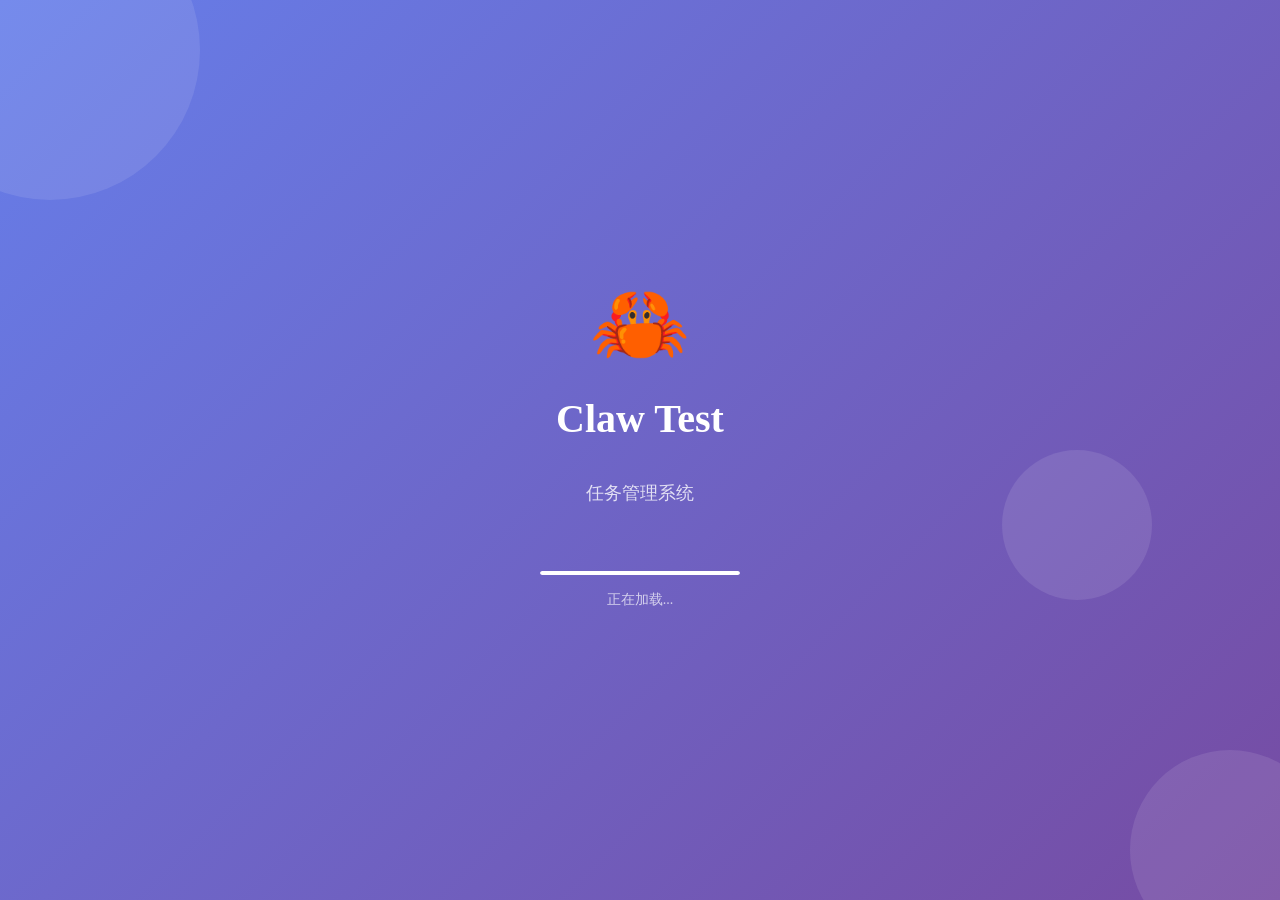
==== commit d31a03c7: "feat: 首页开场动画效果 - 重构 index.html 为任务管理系统开场页面 - 添加 Logo 脉冲动画效果 - 添加标题渐入动画 - 添加进度条填充动画 - 添加装饰浮动圆圈背景 - 3秒" ====
--- a/src/main/resources/static/index.html
+++ b/src/main/resources/static/index.html
@@ -2,2362 +2,197 @@
 <html lang="zh-CN">
 <head>
     <meta charset="UTF-8">
-    <meta name="viewport" content="width=device-width, initial-scale=1.0, maximum-scale=1.0, user-scalable=no">
-    <title>香格里拉酒店集团</title>
-    <link rel="preconnect" href="https://fonts.googleapis.com">
-    <link href="https://fonts.googleapis.com/css2?family=Noto+Sans+SC:wght@300;400;500;600&family=Playfair+Display:wght@400;500;600&display=swap" rel="stylesheet">
+    <meta name="viewport" content="width=device-width, initial-scale=1.0">
+    <title>Claw Test - 任务管理</title>
+    <link rel="stylesheet" href="/css/styles.css">
     <style>
-        :root {
-            --gold: #C9A962;
-            --gold-light: #E8D5A3;
-            --gold-dark: #9A7B3A;
-            --navy: #1A365D;
-            --navy-deep: #0F2444;
-            --cream: #F8F6F3;
-            --charcoal: #2C2C2C;
-            --charcoal-light: #4A4A4A;
-            --white: #FFFFFF;
-            --border: #E5E5E5;
-            --success: #4CAF50;
-            --error: #E53935;
-        }
-
-        * {
-            margin: 0;
-            padding: 0;
-            box-sizing: border-box;
-        }
-
-        body {
-            font-family: 'Noto Sans SC', -apple-system, BlinkMacSystemFont, sans-serif;
-            background: var(--cream);
-            color: var(--charcoal);
-            line-height: 1.5;
-            -webkit-font-smoothing: antialiased;
-            overflow-x: hidden;
-        }
-
-        /* Page System */
-        .page {
-            display: none;
-            min-height: 100vh;
-            background: var(--cream);
-        }
-
-        .page.active {
-            display: block;
-        }
-
-        /* Navigation */
-        .nav {
-            position: fixed;
-            top: 0;
-            left: 0;
-            right: 0;
-            height: 56px;
-            display: flex;
-            align-items: center;
-            justify-content: space-between;
-            padding: 0 16px;
-            z-index: 100;
-            transition: all 0.3s ease;
-        }
-
-        .nav.transparent {
-            background: transparent;
-        }
-
-        .nav.white {
-            background: var(--white);
-            border-bottom: 1px solid var(--border);
-        }
-
-        .nav-icon {
-            width: 40px;
-            height: 40px;
-            display: flex;
-            align-items: center;
-            justify-content: center;
-            cursor: pointer;
-            border-radius: 50%;
-            transition: background 0.2s;
-        }
-
-        .nav-icon:active {
-            background: rgba(0,0,0,0.1);
-        }
-
-        .nav-icon svg {
-            width: 22px;
-            height: 22px;
-            stroke: currentColor;
-            stroke-width: 2;
-            fill: none;
-        }
-
-        .nav.transparent .nav-icon {
-            color: white;
-        }
-
-        .nav.white .nav-icon {
-            color: var(--charcoal);
-        }
-
-        .nav-title {
-            font-size: 17px;
-            font-weight: 600;
-            color: var(--charcoal);
-        }
-
-        .nav.transparent .nav-title {
-            color: white;
-        }
-
-        .nav-center {
-            position: absolute;
-            left: 50%;
-            transform: translateX(-50%);
-            display: flex;
-            align-items: center;
-            gap: 8px;
-        }
-
-        .logo-icon {
-            width: 32px;
-            height: 32px;
-            background: linear-gradient(135deg, var(--gold) 0%, var(--gold-dark) 100%);
-            border-radius: 50%;
-            display: flex;
-            align-items: center;
-            justify-content: center;
-            color: white;
-            font-family: 'Playfair Display', serif;
-            font-size: 16px;
-            font-weight: 600;
-        }
-
-        .logo-text {
-            font-family: 'Playfair Display', serif;
-            font-size: 15px;
-            letter-spacing: 0.08em;
-            font-weight: 500;
-        }
-
-        .nav.transparent .logo-text {
-            color: white;
-        }
-
-        .nav.white .logo-text {
-            color: var(--navy);
-        }
-
-        /* ========== Page 1: Home ========== */
-        .home-hero {
-            height: 100vh;
-            position: relative;
-            display: flex;
-            flex-direction: column;
-            justify-content: center;
-            align-items: center;
-            padding: 56px 24px 200px;
-            text-align: center;
-            overflow: hidden;
-        }
-
-        .home-hero-bg {
-            position: absolute;
-            inset: 0;
-            background: linear-gradient(180deg, rgba(0,0,0,0.25) 0%, rgba(0,0,0,0.55) 100%),
-                        url('https://images.unsplash.com/photo-1566073771259-6a8506099945?w=800&h=1200&fit=crop') center/cover no-repeat;
-            z-index: -1;
-        }
-
-        .home-title {
-            font-family: 'Playfair Display', serif;
-            font-size: 42px;
-            color: white;
-            margin-bottom: 12px;
-            font-weight: 400;
-            text-shadow: 0 2px 20px rgba(0,0,0,0.3);
-        }
-
-        .home-subtitle {
-            font-size: 13px;
-            color: rgba(255,255,255,0.9);
-            letter-spacing: 0.15em;
-            text-transform: uppercase;
-        }
-
-        /* Booking Widget */
-        .booking-widget {
-            position: fixed;
-            bottom: 0;
-            left: 0;
-            right: 0;
-            background: var(--white);
-            padding: 24px 20px 40px;
-            border-radius: 24px 24px 0 0;
-            box-shadow: 0 -8px 40px rgba(0,0,0,0.12);
-            z-index: 50;
-        }
-
-        .booking-widget-title {
-            font-size: 18px;
-            font-weight: 600;
-            margin-bottom: 16px;
-            color: var(--navy);
-        }
-
-        .booking-row {
-            display: flex;
-            gap: 12px;
-            margin-bottom: 12px;
-        }
-
-        .booking-field {
-            flex: 1;
-            background: var(--cream);
-            border-radius: 12px;
-            padding: 12px 14px;
-            cursor: pointer;
-            transition: all 0.2s;
-        }
-
-        .booking-field:active {
-            background: var(--border);
-        }
-
-        .booking-field label {
-            display: block;
-            font-size: 11px;
-            color: var(--charcoal-light);
-            margin-bottom: 4px;
-            text-transform: uppercase;
-            letter-spacing: 0.05em;
-        }
-
-        .booking-field .value {
-            font-size: 15px;
-            color: var(--charcoal);
-            font-weight: 500;
-        }
-
-        .booking-btn {
-            width: 100%;
-            padding: 16px;
-            background: linear-gradient(135deg, var(--gold) 0%, var(--gold-dark) 100%);
-            color: white;
-            border: none;
-            border-radius: 12px;
-            font-size: 16px;
-            font-weight: 600;
-            cursor: pointer;
-            transition: transform 0.2s, box-shadow 0.2s;
-            box-shadow: 0 4px 15px rgba(201,169,98,0.4);
-        }
-
-        .booking-btn:active {
-            transform: scale(0.98);
-        }
-
-        /* ========== Page 2: Destination Select ========== */
-        .dest-page {
-            background: var(--white);
-            min-height: 100vh;
-            padding-bottom: 40px;
-        }
-
-        .dest-search {
-            padding: 72px 16px 16px;
-            background: var(--white);
-            position: sticky;
-            top: 0;
-            z-index: 10;
-        }
-
-        .search-input {
-            width: 100%;
-            padding: 14px 16px 14px 48px;
-            border: 1px solid var(--border);
-            border-radius: 12px;
-            font-size: 15px;
-            background: var(--cream) url("data:image/svg+xml,%3Csvg xmlns='http://www.w3.org/2000/svg' width='20' height='20' viewBox='0 0 24 24' fill='none' stroke='%23999' stroke-width='2'%3E%3Ccircle cx='11' cy='11' r='8'/%3E%3Cpath d='m21 21-4.35-4.35'/%3E%3C/svg%3E") no-repeat 16px center;
-            background-size: 18px;
-            transition: border-color 0.2s;
-        }
-
-        .search-input:focus {
-            outline: none;
-            border-color: var(--gold);
-        }
-
-        .dest-tabs {
-            display: flex;
-            gap: 8px;
-            padding: 16px;
-            overflow-x: auto;
-            -webkit-overflow-scrolling: touch;
-        }
-
-        .dest-tab {
-            padding: 8px 16px;
-            background: var(--cream);
-            border: none;
-            border-radius: 20px;
-            font-size: 14px;
-            white-space: nowrap;
-            cursor: pointer;
-            transition: all 0.2s;
-            color: var(--charcoal-light);
-        }
-
-        .dest-tab.active {
-            background: var(--navy);
-            color: white;
-        }
-
-        .dest-list {
-            padding: 0 16px;
-        }
-
-        .dest-group-title {
-            font-size: 12px;
-            color: var(--charcoal-light);
-            padding: 20px 0 12px;
-            text-transform: uppercase;
-            letter-spacing: 0.1em;
-        }
-
-        .dest-item {
-            display: flex;
-            align-items: center;
-            justify-content: space-between;
-            padding: 16px 0;
-            border-bottom: 1px solid var(--border);
-            cursor: pointer;
-            transition: background 0.2s;
-        }
-
-        .dest-item:active {
-            background: var(--cream);
-            margin: 0 -16px;
-            padding-left: 16px;
-            padding-right: 16px;
-        }
-
-        .dest-item-info {
-            flex: 1;
-        }
-
-        .dest-item-name {
-            font-size: 17px;
-            font-weight: 500;
-            color: var(--charcoal);
-        }
-
-        .dest-item-count {
-            font-size: 13px;
-            color: var(--charcoal-light);
-            margin-top: 2px;
-        }
-
-        .dest-item-arrow {
-            color: var(--charcoal-light);
-            font-size: 20px;
-        }
-
-        /* ========== Page 3: Hotel List ========== */
-        .hotel-list-page {
-            padding: 56px 0 100px;
-            background: var(--cream);
-        }
-
-        .hotel-list-header {
-            position: sticky;
-            top: 56px;
-            background: var(--white);
-            z-index: 10;
-            padding: 12px 16px;
-            border-bottom: 1px solid var(--border);
-        }
-
-        .hotel-list-title {
-            font-size: 20px;
-            font-weight: 600;
-            color: var(--navy);
-            margin-bottom: 12px;
-        }
-
-        .hotel-filters {
-            display: flex;
-            gap: 8px;
-            overflow-x: auto;
-            -webkit-overflow-scrolling: touch;
-            padding-bottom: 4px;
-        }
-
-        .filter-btn {
-            padding: 8px 16px;
-            background: var(--white);
-            border: 1px solid var(--border);
-            border-radius: 20px;
-            font-size: 13px;
-            white-space: nowrap;
-            cursor: pointer;
-            transition: all 0.2s;
-            color: var(--charcoal);
-        }
-
-        .filter-btn.active {
-            background: var(--gold);
-            color: white;
-            border-color: var(--gold);
-        }
-
-        .hotel-list {
-            padding: 16px;
-        }
-
-        .hotel-card {
-            background: var(--white);
-            border-radius: 16px;
-            overflow: hidden;
-            margin-bottom: 16px;
-            cursor: pointer;
-            transition: transform 0.2s, box-shadow 0.2s;
-            box-shadow: 0 2px 8px rgba(0,0,0,0.06);
-        }
-
-        .hotel-card:active {
-            transform: scale(0.98);
-        }
-
-        .hotel-img {
-            width: 100%;
-            height: 180px;
-            object-fit: cover;
-        }
-
-        .hotel-info {
-            padding: 16px;
-        }
-
-        .hotel-brand {
-            font-size: 11px;
-            color: var(--gold-dark);
-            text-transform: uppercase;
-            letter-spacing: 0.1em;
-            margin-bottom: 4px;
-        }
-
-        .hotel-name {
-            font-size: 18px;
-            font-weight: 600;
-            color: var(--charcoal);
-            margin-bottom: 8px;
-        }
-
-        .hotel-addr {
-            font-size: 13px;
-            color: var(--charcoal-light);
-            margin-bottom: 12px;
-            display: flex;
-            align-items: flex-start;
-            gap: 4px;
-        }
-
-        .hotel-tags {
-            display: flex;
-            gap: 6px;
-            flex-wrap: wrap;
-            margin-bottom: 12px;
-        }
-
-        .hotel-tag {
-            font-size: 11px;
-            padding: 4px 8px;
-            background: var(--cream);
-            border-radius: 4px;
-            color: var(--charcoal-light);
-        }
-
-        .hotel-bottom {
-            display: flex;
-            align-items: center;
-            justify-content: space-between;
-            padding-top: 12px;
-            border-top: 1px solid var(--border);
-        }
-
-        .hotel-rating {
-            display: flex;
-            align-items: center;
-            gap: 6px;
-        }
-
-        .rating-badge {
-            display: inline-flex;
-            align-items: center;
-            gap: 4px;
-            padding: 4px 8px;
-            background: var(--gold);
-            color: white;
-            border-radius: 4px;
-            font-size: 12px;
-            font-weight: 600;
-        }
-
-        .rating-count {
-            font-size: 12px;
-            color: var(--charcoal-light);
-        }
-
-        .hotel-price {
-            text-align: right;
-        }
-
-        .price-label {
-            font-size: 11px;
-            color: var(--charcoal-light);
-        }
-
-        .price-value {
-            font-size: 22px;
-            font-weight: 700;
-            color: var(--navy);
-        }
-
-        .price-unit {
-            font-size: 12px;
-            color: var(--charcoal-light);
-        }
-
-        /* ========== Page 4: Hotel Detail ========== */
-        .hotel-detail-page {
-            padding-bottom: 100px;
-            background: var(--cream);
-        }
-
-        .hotel-gallery {
-            height: 300px;
-            position: relative;
-        }
-
-        .hotel-gallery-img {
-            width: 100%;
-            height: 100%;
-            object-fit: cover;
-        }
-
-        .hotel-gallery-back {
-            position: absolute;
-            top: 48px;
-            left: 16px;
-            width: 40px;
-            height: 40px;
-            background: rgba(0,0,0,0.4);
-            border-radius: 50%;
-            display: flex;
-            align-items: center;
-            justify-content: center;
-            color: white;
-            cursor: pointer;
-            backdrop-filter: blur(10px);
-        }
-
-        .hotel-gallery-actions {
-            position: absolute;
-            top: 48px;
-            right: 16px;
-            display: flex;
-            gap: 12px;
-        }
-
-        .gallery-action {
-            width: 40px;
-            height: 40px;
-            background: rgba(0,0,0,0.4);
-            border-radius: 50%;
-            display: flex;
-            align-items: center;
-            justify-content: center;
-            color: white;
-            cursor: pointer;
-            backdrop-filter: blur(10px);
-        }
-
-        .hotel-detail-content {
-            padding: 24px 20px;
-            background: var(--white);
-            margin-top: -20px;
-            border-radius: 20px 20px 0 0;
-            position: relative;
-        }
-
-        .detail-brand {
-            font-size: 11px;
-            color: var(--gold-dark);
-            text-transform: uppercase;
-            letter-spacing: 0.1em;
-            margin-bottom: 6px;
-        }
-
-        .detail-name {
-            font-size: 24px;
-            font-weight: 700;
-            color: var(--navy);
-            margin-bottom: 12px;
-            line-height: 1.3;
-        }
-
-        .detail-rating {
-            display: flex;
-            align-items: center;
-            gap: 8px;
-            margin-bottom: 16px;
-        }
-
-        .detail-addr {
-            display: flex;
-            align-items: flex-start;
-            gap: 8px;
-            font-size: 14px;
-            color: var(--charcoal-light);
-            margin-bottom: 24px;
-            line-height: 1.6;
-        }
-
-        .detail-section {
-            padding: 20px;
-            background: var(--white);
-            margin-top: 12px;
-        }
-
-        .detail-section-title {
-            font-size: 18px;
-            font-weight: 600;
-            color: var(--navy);
-            margin-bottom: 16px;
-        }
-
-        .facility-grid {
-            display: grid;
-            grid-template-columns: repeat(4, 1fr);
-            gap: 12px;
-        }
-
-        .facility-item {
-            text-align: center;
-            padding: 12px 4px;
-        }
-
-        .facility-icon {
-            width: 44px;
-            height: 44px;
-            margin: 0 auto 8px;
-            background: var(--cream);
-            border-radius: 12px;
-            display: flex;
-            align-items: center;
-            justify-content: center;
-            font-size: 20px;
-        }
-
-        .facility-name {
-            font-size: 11px;
-            color: var(--charcoal);
-            font-weight: 500;
-        }
-
-        /* Bottom Bar */
-        .bottom-bar {
-            position: fixed;
-            bottom: 0;
-            left: 0;
-            right: 0;
-            background: var(--white);
-            padding: 16px 20px 40px;
-            display: flex;
-            align-items: center;
-            justify-content: space-between;
-            box-shadow: 0 -4px 20px rgba(0,0,0,0.08);
-            z-index: 50;
-        }
-
-        .bottom-price {
-            display: flex;
-            flex-direction: column;
-        }
-
-        .bottom-price-label {
-            font-size: 11px;
-            color: var(--charcoal-light);
-        }
-
-        .bottom-price-row {
-            display: flex;
-            align-items: baseline;
-            gap: 2px;
-        }
-
-        .bottom-price-value {
-            font-size: 28px;
-            font-weight: 700;
-            color: var(--navy);
-        }
-
-        .bottom-price-unit {
-            font-size: 12px;
-            color: var(--charcoal-light);
-        }
-
-        .bottom-btn {
-            padding: 16px 32px;
-            background: linear-gradient(135deg, var(--gold) 0%, var(--gold-dark) 100%);
-            color: white;
-            border: none;
-            border-radius: 12px;
-            font-size: 16px;
-            font-weight: 600;
-            cursor: pointer;
-            box-shadow: 0 4px 15px rgba(201,169,98,0.4);
-        }
-
-        /* ========== Page 5: Room List ========== */
-        .room-list-page {
-            padding: 56px 0 100px;
-            background: var(--cream);
-        }
-
-        .room-header-info {
-            padding: 16px 20px;
-            background: var(--white);
-            border-bottom: 1px solid var(--border);
-        }
-
-        .room-hotel-name {
-            font-size: 17px;
-            font-weight: 600;
-            color: var(--navy);
-            margin-bottom: 4px;
-        }
-
-        .room-date {
-            font-size: 13px;
-            color: var(--charcoal-light);
-        }
-
-        .room-list {
-            padding: 16px;
-        }
-
-        .room-card {
-            background: var(--white);
-            border-radius: 16px;
-            overflow: hidden;
-            margin-bottom: 16px;
-            cursor: pointer;
-            transition: transform 0.2s;
-            box-shadow: 0 2px 8px rgba(0,0,0,0.06);
-        }
-
-        .room-card:active {
-            transform: scale(0.98);
-        }
-
-        .room-img {
-            width: 100%;
-            height: 160px;
-            object-fit: cover;
-        }
-
-        .room-info {
-            padding: 16px;
-        }
-
-        .room-name {
-            font-size: 17px;
-            font-weight: 600;
-            color: var(--charcoal);
-            margin-bottom: 6px;
-        }
-
-        .room-size {
-            font-size: 13px;
-            color: var(--charcoal-light);
-            margin-bottom: 10px;
-        }
-
-        .room-facilities {
-            display: flex;
-            gap: 6px;
-            flex-wrap: wrap;
-            margin-bottom: 12px;
-        }
-
-        .room-facility {
-            font-size: 11px;
-            padding: 4px 8px;
-            background: var(--cream);
-            border-radius: 4px;
-            color: var(--charcoal-light);
-        }
-
-        .room-card-bottom {
-            display: flex;
-            align-items: center;
-            justify-content: space-between;
-            padding-top: 12px;
-            border-top: 1px solid var(--border);
-        }
-
-        .room-price {
-            display: flex;
-            flex-direction: column;
-        }
-
-        .room-price-label {
-            font-size: 11px;
-            color: var(--charcoal-light);
-        }
-
-        .room-price-row {
-            display: flex;
-            align-items: baseline;
-            gap: 2px;
-        }
-
-        .room-price-value {
-            font-size: 22px;
-            font-weight: 700;
-            color: var(--navy);
-        }
-
-        .room-price-unit {
-            font-size: 12px;
-            color: var(--charcoal-light);
-        }
-
-        .room-book-btn {
-            padding: 12px 24px;
-            background: linear-gradient(135deg, var(--gold) 0%, var(--gold-dark) 100%);
-            color: white;
-            border: none;
-            border-radius: 10px;
-            font-size: 15px;
-            font-weight: 600;
-            cursor: pointer;
-        }
-
-        /* ========== Page 6: Booking Confirm ========== */
-        .booking-confirm-page {
-            padding: 56px 0 100px;
-            background: var(--cream);
-        }
-
-        .booking-confirm-section {
-            background: var(--white);
-            padding: 20px;
-            margin-bottom: 12px;
-        }
-
-        .booking-confirm-title {
-            font-size: 16px;
-            font-weight: 600;
-            color: var(--navy);
-            margin-bottom: 16px;
-        }
-
-        .booking-confirm-row {
-            display: flex;
-            justify-content: space-between;
-            padding: 12px 0;
-            border-bottom: 1px solid var(--border);
-        }
-
-        .booking-confirm-row:last-child {
-            border-bottom: none;
-        }
-
-        .booking-confirm-label {
-            font-size: 14px;
-            color: var(--charcoal-light);
-        }
-
-        .booking-confirm-value {
-            font-size: 14px;
-            color: var(--charcoal);
-            font-weight: 500;
-        }
-
-        .form-group {
-            margin-bottom: 16px;
-        }
-
-        .form-label {
-            display: block;
-            font-size: 13px;
-            color: var(--charcoal);
-            margin-bottom: 8px;
-            font-weight: 500;
-        }
-
-        .form-input {
-            width: 100%;
-            padding: 14px 16px;
-            border: 1px solid var(--border);
-            border-radius: 10px;
-            font-size: 15px;
-            background: var(--cream);
-            transition: border-color 0.2s;
-        }
-
-        .form-input:focus {
-            outline: none;
-            border-color: var(--gold);
-            background: var(--white);
-        }
-
-        .form-row {
-            display: flex;
-            gap: 12px;
-        }
-
-        .form-row .form-group {
-            flex: 1;
-        }
-
-        .booking-total {
-            display: flex;
-            justify-content: space-between;
-            align-items: center;
-            padding-top: 16px;
-            border-top: 2px solid var(--border);
-        }
-
-        .booking-total-label {
-            font-size: 15px;
-            color: var(--charcoal);
-        }
-
-        .booking-total-value {
-            font-size: 24px;
-            font-weight: 700;
-            color: var(--navy);
-        }
-
-        .submit-btn {
-            width: 100%;
-            padding: 18px;
-            background: linear-gradient(135deg, var(--gold) 0%, var(--gold-dark) 100%);
-            color: white;
-            border: none;
-            border-radius: 12px;
-            font-size: 17px;
-            font-weight: 600;
-            cursor: pointer;
-            box-shadow: 0 4px 20px rgba(201,169,98,0.4);
-            margin-top: 24px;
-        }
-
-        /* ========== Toast ========== */
-        .toast {
-            position: fixed;
-            bottom: 100px;
-            left: 50%;
-            transform: translateX(-50%) translateY(100px);
-            background: var(--charcoal);
-            color: white;
-            padding: 12px 24px;
-            border-radius: 24px;
-            font-size: 14px;
-            z-index: 1000;
-            opacity: 0;
-            transition: all 0.3s ease;
-        }
-
-        .toast.show {
-            transform: translateX(-50%) translateY(0);
-            opacity: 1;
-        }
-
-        /* ========== Overlay Panels ========== */
-        .overlay {
-            display: none;
+        /* 开场动画容器 */
+        .intro-container {
             position: fixed;
             inset: 0;
-            background: rgba(0,0,0,0.5);
-            z-index: 200;
-            opacity: 0;
-            transition: opacity 0.3s;
-        }
-
-        .overlay.active {
-            display: block;
-            opacity: 1;
-        }
-
-        .sort-panel {
-            position: fixed;
-            bottom: 0;
-            left: 0;
-            right: 0;
-            background: var(--white);
-            border-radius: 20px 20px 0 0;
-            padding: 24px 20px 40px;
-            z-index: 201;
-            transform: translateY(100%);
-            transition: transform 0.3s ease;
-        }
-
-        .sort-panel.active {
-            transform: translateY(0);
-        }
-
-        .sort-title {
-            font-size: 18px;
-            font-weight: 600;
-            text-align: center;
-            margin-bottom: 20px;
-            color: var(--navy);
-        }
-
-        .sort-option {
-            padding: 16px 0;
-            border-bottom: 1px solid var(--border);
-            display: flex;
-            align-items: center;
-            justify-content: space-between;
-            cursor: pointer;
-        }
-
-        .sort-option:last-of-type {
-            border-bottom: none;
-        }
-
-        .sort-option-name {
-            font-size: 16px;
-            color: var(--charcoal);
-        }
-
-        .sort-option.active .sort-option-name {
-            color: var(--gold-dark);
-            font-weight: 600;
-        }
-
-        .sort-check {
-            color: var(--gold-dark);
-            font-size: 20px;
-            display: none;
-        }
-
-        .sort-option.active .sort-check {
-            display: block;
-        }
-
-        .sort-cancel {
-            margin-top: 20px;
-            width: 100%;
-            padding: 14px;
-            background: var(--cream);
-            border: none;
-            border-radius: 10px;
-            font-size: 16px;
-            cursor: pointer;
-            color: var(--charcoal);
-        }
-
-        /* ========== Page 7: Membership ========== */
-        .membership-page {
-            padding: 56px 0 40px;
-            background: linear-gradient(180deg, var(--navy-deep) 0%, var(--navy) 100%);
-            min-height: 100vh;
-        }
-
-        .membership-header {
-            padding: 24px 20px;
-            text-align: center;
-            color: white;
-        }
-
-        .membership-title {
-            font-family: 'Playfair Display', serif;
-            font-size: 28px;
-            margin-bottom: 8px;
-        }
-
-        .membership-subtitle {
-            font-size: 14px;
-            color: rgba(255,255,255,0.8);
-            letter-spacing: 0.1em;
-        }
-
-        .member-card-section {
-            padding: 0 16px;
-            margin-top: 24px;
-        }
-
-        .member-card {
-            background: linear-gradient(135deg, rgba(255,255,255,0.15) 0%, rgba(255,255,255,0.05) 100%);
-            border: 1px solid rgba(255,255,255,0.2);
-            border-radius: 20px;
-            padding: 24px 20px;
-            margin-bottom: 16px;
-            cursor: pointer;
-            transition: transform 0.2s;
-        }
-
-        .member-card:active {
-            transform: scale(0.98);
-        }
-
-        .member-card-header {
-            display: flex;
-            align-items: center;
-            gap: 16px;
-            margin-bottom: 16px;
-        }
-
-        .member-icon {
-            width: 56px;
-            height: 56px;
-            border-radius: 50%;
-            display: flex;
-            align-items: center;
-            justify-content: center;
-            font-size: 24px;
-        }
-
-        .member-icon.jade {
-            background: linear-gradient(135deg, #1D6A5F 0%, #2A8F7F 100%);
-        }
-
-        .member-icon.diamond {
-            background: linear-gradient(135deg, #4A90A4 0%, #7EC8E3 100%);
-        }
-
-        .member-icon.gold {
-            background: linear-gradient(135deg, var(--gold) 0%, var(--gold-light) 100%);
-        }
-
-        .member-info {
-            flex: 1;
-        }
-
-        .member-level {
-            font-size: 20px;
-            font-weight: 600;
-            color: white;
-            margin-bottom: 4px;
-        }
-
-        .member-desc {
-            font-size: 13px;
-            color: rgba(255,255,255,0.7);
-            line-height: 1.5;
-        }
-
-        .member-benefits {
-            display: flex;
-            flex-wrap: wrap;
-            gap: 8px;
-        }
-
-        .member-benefit {
-            font-size: 12px;
-            padding: 6px 12px;
-            background: rgba(255,255,255,0.1);
-            border-radius: 16px;
-            color: rgba(255,255,255,0.9);
-        }
-
-        .member-points-section {
-            margin: 24px 16px;
-            background: rgba(255,255,255,0.1);
-            border-radius: 16px;
-            padding: 20px;
-        }
-
-        .member-points-title {
-            font-size: 14px;
-            color: rgba(255,255,255,0.7);
-            margin-bottom: 8px;
-        }
-
-        .member-points-value {
-            font-size: 36px;
-            font-weight: 700;
-            color: var(--gold-light);
-        }
-
-        .member-points-label {
-            font-size: 12px;
-            color: rgba(255,255,255,0.6);
-        }
-
-        /* ========== Page 8: Offers ========== */
-        .offers-page {
-            padding: 56px 0 40px;
-            background: var(--cream);
-        }
-
-        .offers-header {
-            padding: 20px;
-            background: var(--white);
-            border-bottom: 1px solid var(--border);
-        }
-
-        .offers-title {
-            font-size: 24px;
-            font-weight: 700;
-            color: var(--navy);
-            margin-bottom: 4px;
-        }
-
-        .offers-subtitle {
-            font-size: 14px;
-            color: var(--charcoal-light);
-        }
-
-        .offers-tabs {
-            display: flex;
-            gap: 8px;
-            padding: 16px 20px;
-            background: var(--white);
-            overflow-x: auto;
-        }
-
-        .offers-tab {
-            padding: 8px 16px;
-            background: var(--cream);
-            border: none;
-            border-radius: 20px;
-            font-size: 14px;
-            white-space: nowrap;
-            cursor: pointer;
-            color: var(--charcoal);
-            transition: all 0.2s;
-        }
-
-        .offers-tab.active {
-            background: var(--navy);
-            color: white;
-        }
-
-        .offers-list {
-            padding: 16px;
-        }
-
-        .offer-card {
-            background: var(--white);
-            border-radius: 16px;
-            overflow: hidden;
-            margin-bottom: 16px;
-            cursor: pointer;
-            transition: transform 0.2s;
-            box-shadow: 0 2px 8px rgba(0,0,0,0.06);
-        }
-
-        .offer-card:active {
-            transform: scale(0.98);
-        }
-
-        .offer-img {
-            width: 100%;
-            height: 160px;
-            object-fit: cover;
-        }
-
-        .offer-content {
-            padding: 16px;
-        }
-
-        .offer-tag {
-            display: inline-block;
-            font-size: 11px;
-            padding: 4px 8px;
-            background: var(--gold-light);
-            color: var(--gold-dark);
-            border-radius: 4px;
-            margin-bottom: 8px;
-            font-weight: 600;
-        }
-
-        .offer-title {
-            font-size: 17px;
-            font-weight: 600;
-            color: var(--charcoal);
-            margin-bottom: 8px;
-        }
-
-        .offer-desc {
-            font-size: 13px;
-            color: var(--charcoal-light);
-            line-height: 1.6;
-            margin-bottom: 12px;
-        }
-
-        .offer-price {
-            font-size: 20px;
-            font-weight: 700;
-            color: var(--navy);
-        }
-
-        .offer-price span {
-            font-size: 13px;
-            font-weight: 400;
-            color: var(--charcoal-light);
-        }
-
-        .offer-validity {
-            font-size: 12px;
-            color: var(--charcoal-light);
-            margin-top: 8px;
-        }
-
-        /* ========== Page 9: Dining ========== */
-        .dining-page {
-            padding: 56px 0 40px;
-            background: var(--cream);
-        }
-
-        .dining-header {
-            padding: 20px;
-            background: var(--white);
-            border-bottom: 1px solid var(--border);
-        }
-
-        .dining-title {
-            font-size: 24px;
-            font-weight: 700;
-            color: var(--navy);
-            margin-bottom: 4px;
-        }
-
-        .dining-subtitle {
-            font-size: 14px;
-            color: var(--charcoal-light);
-        }
-
-        .dining-list {
-            padding: 16px;
-        }
-
-        .dining-card {
-            background: var(--white);
-            border-radius: 16px;
-            overflow: hidden;
-            margin-bottom: 16px;
-            cursor: pointer;
-            transition: transform 0.2s;
-            box-shadow: 0 2px 8px rgba(0,0,0,0.06);
-        }
-
-        .dining-card:active {
-            transform: scale(0.98);
-        }
-
-        .dining-img {
-            width: 100%;
-            height: 180px;
-            object-fit: cover;
-        }
-
-        .dining-content {
-            padding: 16px;
-        }
-
-        .dining-name {
-            font-size: 18px;
-            font-weight: 600;
-            color: var(--charcoal);
-            margin-bottom: 4px;
-        }
-
-        .dining-hotel {
-            font-size: 13px;
-            color: var(--gold-dark);
-            margin-bottom: 8px;
-        }
-
-        .dining-cuisine {
-            font-size: 13px;
-            color: var(--charcoal-light);
-            margin-bottom: 12px;
-        }
-
-        .dining-info {
-            display: flex;
-            align-items: center;
-            justify-content: space-between;
-            padding-top: 12px;
-            border-top: 1px solid var(--border);
-        }
-
-        .dining-time {
-            font-size: 13px;
-            color: var(--charcoal-light);
-        }
-
-        .dining-book-btn {
-            padding: 10px 20px;
-            background: var(--navy);
-            color: white;
-            border: none;
-            border-radius: 8px;
-            font-size: 14px;
-            font-weight: 500;
-            cursor: pointer;
-        }
-
-        /* ========== Bottom Navigation ========== */
-        .bottom-nav {
-            position: fixed;
-            bottom: 0;
-            left: 0;
-            right: 0;
-            background: var(--white);
-            display: flex;
-            justify-content: space-around;
-            padding: 12px 0 28px;
-            border-top: 1px solid var(--border);
-            z-index: 90;
-        }
-
-        .bottom-nav-item {
+            background: linear-gradient(135deg, #667eea 0%, #764ba2 100%);
             display: flex;
             flex-direction: column;
             align-items: center;
-            gap: 4px;
-            cursor: pointer;
-            color: var(--charcoal-light);
-            transition: color 0.2s;
+            justify-content: center;
+            z-index: 9999;
+            transition: opacity 0.5s ease, visibility 0.5s ease;
         }
 
-        .bottom-nav-item.active {
-            color: var(--gold-dark);
+        .intro-container.fade-out {
+            opacity: 0;
+            visibility: hidden;
         }
 
-        .bottom-nav-item svg {
-            width: 24px;
-            height: 24px;
-            stroke: currentColor;
-            stroke-width: 2;
-            fill: none;
+        /* Logo 动画 */
+        .intro-logo {
+            font-size: 5rem;
+            animation: logoPulse 1.5s ease-in-out infinite;
         }
 
-        .bottom-nav-item span {
-            font-size: 11px;
+        @keyframes logoPulse {
+            0%, 100% {
+                transform: scale(1);
+                opacity: 1;
+            }
+            50% {
+                transform: scale(1.1);
+                opacity: 0.8;
+            }
         }
 
-        /* Page with bottom nav needs padding */
-        .with-bottom-nav {
-            padding-bottom: 80px;
+        /* 标题动画 */
+        .intro-title {
+            color: white;
+            font-size: 2.5rem;
+            font-weight: 700;
+            margin-top: 24px;
+            opacity: 0;
+            transform: translateY(20px);
+            animation: titleFadeIn 0.8s ease forwards;
+            animation-delay: 0.3s;
+        }
+
+        @keyframes titleFadeIn {
+            to {
+                opacity: 1;
+                transform: translateY(0);
+            }
+        }
+
+        /* 副标题 */
+        .intro-subtitle {
+            color: rgba(255, 255, 255, 0.8);
+            font-size: 1.125rem;
+            margin-top: 12px;
+            opacity: 0;
+            animation: titleFadeIn 0.8s ease forwards;
+            animation-delay: 0.6s;
+        }
+
+        /* 进度条容器 */
+        .progress-container {
+            margin-top: 48px;
+            width: 200px;
+            height: 4px;
+            background: rgba(255, 255, 255, 0.2);
+            border-radius: 2px;
+            overflow: hidden;
+            opacity: 0;
+            animation: titleFadeIn 0.5s ease forwards;
+            animation-delay: 0.9s;
+        }
+
+        .progress-bar {
+            height: 100%;
+            background: white;
+            border-radius: 2px;
+            width: 0;
+            animation: progressFill 1.5s ease forwards;
+            animation-delay: 1.2s;
+        }
+
+        @keyframes progressFill {
+            to {
+                width: 100%;
+            }
+        }
+
+        /* 加载文字 */
+        .loading-text {
+            color: rgba(255, 255, 255, 0.7);
+            font-size: 0.875rem;
+            margin-top: 16px;
+            opacity: 0;
+            animation: titleFadeIn 0.5s ease forwards;
+            animation-delay: 1s;
+        }
+
+        /* 装饰元素 */
+        .decoration-circle {
+            position: absolute;
+            border-radius: 50%;
+            background: rgba(255, 255, 255, 0.1);
+            animation: float 6s ease-in-out infinite;
+        }
+
+        .decoration-circle:nth-child(1) {
+            width: 300px;
+            height: 300px;
+            top: -100px;
+            left: -100px;
+            animation-delay: 0s;
+        }
+
+        .decoration-circle:nth-child(2) {
+            width: 200px;
+            height: 200px;
+            bottom: -50px;
+            right: -50px;
+            animation-delay: -2s;
+        }
+
+        .decoration-circle:nth-child(3) {
+            width: 150px;
+            height: 150px;
+            top: 50%;
+            right: 10%;
+            animation-delay: -4s;
+        }
+
+        @keyframes float {
+            0%, 100% {
+                transform: translateY(0) rotate(0deg);
+            }
+            50% {
+                transform: translateY(-20px) rotate(180deg);
+            }
+        }
+
+        /* 响应式 */
+        @media (max-width: 768px) {
+            .intro-logo {
+                font-size: 3.5rem;
+            }
+            .intro-title {
+                font-size: 1.75rem;
+            }
+            .intro-subtitle {
+                font-size: 1rem;
+            }
         }
     </style>
 </head>
 <body>
-    <!-- ========== Page 1: Home ========== -->
-    <div class="page active" id="page-home">
-        <nav class="nav transparent">
-            <div class="nav-icon"></div>
-            <div class="nav-center">
-                <div class="logo-icon">香</div>
-                <span class="logo-text">SHANGRI-LA</span>
-            </div>
-            <div class="nav-icon">
-                <svg viewBox="0 0 24 24"><circle cx="12" cy="8" r="4"/><path d="M20 21v-2a4 4 0 0 0-4-4H8a4 4 0 0 0-4 4v2"/></svg>
-            </div>
-        </nav>
+    <!-- 开场动画 -->
+    <div class="intro-container" id="introContainer">
+        <!-- 装饰圆圈 -->
+        <div class="decoration-circle"></div>
+        <div class="decoration-circle"></div>
+        <div class="decoration-circle"></div>
 
-        <div class="home-hero">
-            <div class="home-hero-bg"></div>
-            <h1 class="home-title">探索世界</h1>
-            <p class="home-subtitle">Discover The World</p>
+        <!-- 主内容 -->
+        <div class="intro-logo">🦀</div>
+        <h1 class="intro-title">Claw Test</h1>
+        <p class="intro-subtitle">任务管理系统</p>
+
+        <div class="progress-container">
+            <div class="progress-bar"></div>
         </div>
-
-        <div class="booking-widget">
-            <div class="booking-widget-title">预订您的完美旅程</div>
-            <div class="booking-row">
-                <div class="booking-field" onclick="showPage('page-dest')">
-                    <label>目的地</label>
-                    <div class="value" id="selected-dest">选择城市</div>
-                </div>
-            </div>
-            <div class="booking-row">
-                <div class="booking-field">
-                    <label>入住</label>
-                    <div class="value">3月15日 周六</div>
-                </div>
-                <div class="booking-field">
-                    <label>退房</label>
-                    <div class="value">3月16日 周日</div>
-                </div>
-            </div>
-            <div class="booking-row">
-                <div class="booking-field">
-                    <label>房间</label>
-                    <div class="value">1间</div>
-                </div>
-                <div class="booking-field">
-                    <label>成人</label>
-                    <div class="value">2位</div>
-                </div>
-            </div>
-            <button class="booking-btn" onclick="searchHotels()">搜索酒店</button>
-        </div>
-    </div>
-
-    <!-- ========== Page 2: Destination Select ========== -->
-    <div class="page" id="page-dest">
-        <div class="dest-page">
-            <nav class="nav white">
-                <div class="nav-icon" onclick="showPage('page-home')">
-                    <svg viewBox="0 0 24 24"><path d="M15 18l-6-6 6-6"/></svg>
-                </div>
-                <span class="nav-title">选择目的地</span>
-                <div class="nav-icon"></div>
-            </nav>
-
-            <div class="dest-search">
-                <input type="text" class="search-input" placeholder="搜索城市或酒店" id="dest-search-input">
-            </div>
-
-            <div class="dest-tabs">
-                <button class="dest-tab active" onclick="filterDest('china')">中国大陆</button>
-                <button class="dest-tab" onclick="filterDest('asia')">亚太地区</button>
-                <button class="dest-tab" onclick="filterDest('europe')">中东·欧洲</button>
-                <button class="dest-tab" onclick="filterDest('america')">北美</button>
-            </div>
-
-            <div class="dest-list" id="dest-list">
-                <div class="dest-group-title">热门目的地</div>
-                <div class="dest-item" onclick="selectDest('北京', 3)">
-                    <div class="dest-item-info">
-                        <div class="dest-item-name">北京</div>
-                        <div class="dest-item-count">3 家酒店</div>
-                    </div>
-                    <span class="dest-item-arrow">›</span>
-                </div>
-                <div class="dest-item" onclick="selectDest('上海', 4)">
-                    <div class="dest-item-info">
-                        <div class="dest-item-name">上海</div>
-                        <div class="dest-item-count">4 家酒店</div>
-                    </div>
-                    <span class="dest-item-arrow">›</span>
-                </div>
-                <div class="dest-item" onclick="selectDest('香港', 5)">
-                    <div class="dest-item-info">
-                        <div class="dest-item-name">香港</div>
-                        <div class="dest-item-count">5 家酒店</div>
-                    </div>
-                    <span class="dest-item-arrow">›</span>
-                </div>
-                <div class="dest-item" onclick="selectDest('新加坡', 2)">
-                    <div class="dest-item-info">
-                        <div class="dest-item-name">新加坡</div>
-                        <div class="dest-item-count">2 家酒店</div>
-                    </div>
-                    <span class="dest-item-arrow">›</span>
-                </div>
-                <div class="dest-group-title">亚太地区</div>
-                <div class="dest-item" onclick="selectDest('东京', 1)">
-                    <div class="dest-item-info">
-                        <div class="dest-item-name">东京</div>
-                        <div class="dest-item-count">1 家酒店</div>
-                    </div>
-                    <span class="dest-item-arrow">›</span>
-                </div>
-                <div class="dest-item" onclick="selectDest('曼谷', 2)">
-                    <div class="dest-item-info">
-                        <div class="dest-item-name">曼谷</div>
-                        <div class="dest-item-count">2 家酒店</div>
-                    </div>
-                    <span class="dest-item-arrow">›</span>
-                </div>
-                <div class="dest-item" onclick="selectDest('悉尼', 1)">
-                    <div class="dest-item-info">
-                        <div class="dest-item-name">悉尼</div>
-                        <div class="dest-item-count">1 家酒店</div>
-                    </div>
-                    <span class="dest-item-arrow">›</span>
-                </div>
-                <div class="dest-item" onclick="selectDest('吉隆坡', 2)">
-                    <div class="dest-item-info">
-                        <div class="dest-item-name">吉隆坡</div>
-                        <div class="dest-item-count">2 家酒店</div>
-                    </div>
-                    <span class="dest-item-arrow">›</span>
-                </div>
-            </div>
-        </div>
-    </div>
-
-    <!-- ========== Page 3: Hotel List ========== -->
-    <div class="page" id="page-hotel-list">
-        <div class="hotel-list-page">
-            <nav class="nav white">
-                <div class="nav-icon" onclick="showPage('page-home')">
-                    <svg viewBox="0 0 24 24"><path d="M15 18l-6-6 6-6"/></svg>
-                </div>
-                <div class="nav-center">
-                    <div class="logo-icon">香</div>
-                    <span class="logo-text">SHANGRI-LA</span>
-                </div>
-                <div class="nav-icon">
-                    <svg viewBox="0 0 24 24"><circle cx="12" cy="8" r="4"/><path d="M20 21v-2a4 4 0 0 0-4-4H8a4 4 0 0 0-4 4v2"/></svg>
-                </div>
-            </nav>
-
-            <div class="hotel-list-header" style="position:sticky;top:56px">
-                <div class="hotel-list-title" id="hotel-list-title">北京的酒店</div>
-                <div class="hotel-filters">
-                    <button class="filter-btn active" onclick="filterHotels('all', this)">全部</button>
-                    <button class="filter-btn" onclick="showSortPanel()">价格排序</button>
-                    <button class="filter-btn" onclick="filterHotels('rating', this)">评分最高</button>
-                    <button class="filter-btn" onclick="filterHotels('shangri-la', this)">香格里拉</button>
-                    <button class="filter-btn" onclick="filterHotels('kerry', this)">嘉里酒店</button>
-                </div>
-            </div>
-
-            <div class="hotel-list" id="hotel-list">
-                <!-- Hotel cards will be rendered here -->
-            </div>
-        </div>
-    </div>
-
-    <!-- ========== Page 4: Hotel Detail ========== -->
-    <div class="page" id="page-hotel-detail">
-        <div class="hotel-detail-page">
-            <div class="hotel-gallery">
-                <img class="hotel-gallery-img" id="detail-img" src="" alt="Hotel">
-                <div class="hotel-gallery-back" onclick="showPage('page-hotel-list')">
-                    <svg width="22" height="22" viewBox="0 0 24 24" fill="none" stroke="currentColor" stroke-width="2"><path d="M15 18l-6-6 6-6"/></svg>
-                </div>
-                <div class="hotel-gallery-actions">
-                    <div class="gallery-action" onclick="toggleFavorite(this)">
-                        <svg width="20" height="20" viewBox="0 0 24 24" fill="none" stroke="currentColor" stroke-width="2"><path d="M20.84 4.61a5.5 5.5 0 0 0-7.78 0L12 5.67l-1.06-1.06a5.5 5.5 0 0 0-7.78 7.78l1.06 1.06L12 21.23l7.78-7.78 1.06-1.06a5.5 5.5 0 0 0 0-7.78z"/></svg>
-                    </div>
-                    <div class="gallery-action">
-                        <svg width="20" height="20" viewBox="0 0 24 24" fill="none" stroke="currentColor" stroke-width="2"><circle cx="18" cy="5" r="3"/><circle cx="6" cy="12" r="3"/><circle cx="18" cy="19" r="3"/><line x1="8.59" y1="13.51" x2="15.42" y2="17.49"/><line x1="15.41" y1="6.51" x2="8.59" y2="10.49"/></svg>
-                    </div>
-                </div>
-            </div>
-
-            <div class="hotel-detail-content">
-                <div class="detail-brand" id="detail-brand">香格里拉酒店</div>
-                <h1 class="detail-name" id="detail-name">酒店名称</h1>
-                <div class="detail-rating">
-                    <span class="rating-badge">★ <span id="detail-rating">4.8</span></span>
-                    <span class="rating-count" id="detail-rating-count">2,156条评价</span>
-                </div>
-                <div class="detail-addr">
-                    <svg width="18" height="18" viewBox="0 0 24 24" fill="none" stroke="var(--gold)" stroke-width="2"><path d="M21 10c0 7-9 13-9 13s-9-6-9-13a9 9 0 0 1 18 0z"/><circle cx="12" cy="10" r="3"/></svg>
-                    <span id="detail-addr">酒店地址</span>
-                </div>
-            </div>
-
-            <div class="detail-section">
-                <h3 class="detail-section-title">酒店设施</h3>
-                <div class="facility-grid">
-                    <div class="facility-item">
-                        <div class="facility-icon">📶</div>
-                        <div class="facility-name">免费WiFi</div>
-                    </div>
-                    <div class="facility-item">
-                        <div class="facility-icon">🏊</div>
-                        <div class="facility-name">游泳池</div>
-                    </div>
-                    <div class="facility-item">
-                        <div class="facility-icon">💪</div>
-                        <div class="facility-name">健身房</div>
-                    </div>
-                    <div class="facility-item">
-                        <div class="facility-icon">🅿️</div>
-                        <div class="facility-name">停车场</div>
-                    </div>
-                    <div class="facility-item">
-                        <div class="facility-icon">🍽️</div>
-                        <div class="facility-name">餐厅</div>
-                    </div>
-                    <div class="facility-item">
-                        <div class="facility-icon">🧖</div>
-                        <div class="facility-name">SPA</div>
-                    </div>
-                    <div class="facility-item">
-                        <div class="facility-icon">☕</div>
-                        <div class="facility-name">行政酒廊</div>
-                    </div>
-                    <div class="facility-item">
-                        <div class="facility-icon">👶</div>
-                        <div class="facility-name">儿童设施</div>
-                    </div>
-                </div>
-            </div>
-
-            <div class="bottom-bar">
-                <div class="bottom-price">
-                    <span class="bottom-price-label">每晚最低</span>
-                    <div class="bottom-price-row">
-                        <span class="bottom-price-value" id="detail-price">¥1,288</span>
-                        <span class="bottom-price-unit">起</span>
-                    </div>
-                </div>
-                <button class="bottom-btn" onclick="showPage('page-room-list')">选择房型</button>
-            </div>
-        </div>
-    </div>
-
-    <!-- ========== Page 5: Room List ========== -->
-    <div class="page" id="page-room-list">
-        <div class="room-list-page">
-            <nav class="nav white">
-                <div class="nav-icon" onclick="showPage('page-hotel-detail')">
-                    <svg viewBox="0 0 24 24"><path d="M15 18l-6-6 6-6"/></svg>
-                </div>
-                <span class="nav-title">选择房型</span>
-                <div class="nav-icon"></div>
-            </nav>
-
-            <div class="room-header-info">
-                <div class="room-hotel-name" id="room-hotel-name">北京香格里拉大酒店</div>
-                <div class="room-date">3月15日 - 3月16日 · 1晚 · 1间房 · 2位成人</div>
-            </div>
-
-            <div class="room-list" id="room-list">
-                <!-- Room cards will be rendered here -->
-            </div>
-        </div>
-    </div>
-
-    <!-- ========== Page 6: Booking Confirm ========== -->
-    <div class="page" id="page-booking-confirm">
-        <div class="booking-confirm-page">
-            <nav class="nav white">
-                <div class="nav-icon" onclick="showPage('page-room-list')">
-                    <svg viewBox="0 0 24 24"><path d="M15 18l-6-6 6-6"/></svg>
-                </div>
-                <span class="nav-title">确认预订</span>
-                <div class="nav-icon"></div>
-            </nav>
-
-            <div class="booking-confirm-section">
-                <div class="booking-confirm-title">预订信息</div>
-                <div class="booking-confirm-row">
-                    <span class="booking-confirm-label">酒店</span>
-                    <span class="booking-confirm-value" id="confirm-hotel">北京香格里拉大酒店</span>
-                </div>
-                <div class="booking-confirm-row">
-                    <span class="booking-confirm-label">房型</span>
-                    <span class="booking-confirm-value" id="confirm-room">豪华客房</span>
-                </div>
-                <div class="booking-confirm-row">
-                    <span class="booking-confirm-label">入住日期</span>
-                    <span class="booking-confirm-value">2024年3月15日 - 3月16日</span>
-                </div>
-                <div class="booking-confirm-row">
-                    <span class="booking-confirm-label">房间数量</span>
-                    <span class="booking-confirm-value">1间</span>
-                </div>
-            </div>
-
-            <div class="booking-confirm-section">
-                <div class="booking-confirm-title">入住人信息</div>
-                <div class="form-group">
-                    <label class="form-label">姓名 *</label>
-                    <input type="text" class="form-input" placeholder="请输入入住人姓名">
-                </div>
-                <div class="form-row">
-                    <div class="form-group">
-                        <label class="form-label">手机号 *</label>
-                        <input type="tel" class="form-input" placeholder="请输入手机号">
-                    </div>
-                    <div class="form-group">
-                        <label class="form-label">邮箱</label>
-                        <input type="email" class="form-input" placeholder="选填">
-                    </div>
-                </div>
-                <div class="form-group">
-                    <label class="form-label">特殊要求</label>
-                    <input type="text" class="form-input" placeholder="如：高楼层、无烟房等">
-                </div>
-            </div>
-
-            <div class="booking-confirm-section">
-                <div class="booking-confirm-title">价格明细</div>
-                <div class="booking-confirm-row">
-                    <span class="booking-confirm-label">房费 (1晚)</span>
-                    <span class="booking-confirm-value" id="confirm-price">¥1,288</span>
-                </div>
-                <div class="booking-confirm-row">
-                    <span class="booking-confirm-label">服务费</span>
-                    <span class="booking-confirm-value">¥0</span>
-                </div>
-                <div class="booking-total">
-                    <span class="booking-total-label">应付总额</span>
-                    <span class="booking-total-value" id="confirm-total">¥1,288</span>
-                </div>
-                <button class="submit-btn" onclick="submitBooking()">确认预订</button>
-            </div>
-        </div>
-    </div>
-
-    <!-- ========== Page 7: Membership ========== -->
-    <div class="page" id="page-membership">
-        <div class="membership-page">
-            <nav class="nav" style="background: transparent;">
-                <div class="nav-icon" onclick="showPage('page-home')">
-                    <svg viewBox="0 0 24 24"><path d="M15 18l-6-6 6-6"/></svg>
-                </div>
-                <span class="nav-title" style="color: white;">会员中心</span>
-                <div class="nav-icon" style="color: white;">
-                    <svg viewBox="0 0 24 24"><circle cx="12" cy="8" r="4"/><path d="M20 21v-2a4 4 0 0 0-4-4H8a4 4 0 0 0-4 4v2"/></svg>
-                </div>
-            </nav>
-
-            <div class="membership-header">
-                <h1 class="membership-title">香格里拉金环会</h1>
-                <p class="membership-subtitle">GOLDEN CIRCLE REWARDS</p>
-            </div>
-
-            <div class="member-points-section">
-                <div class="member-points-title">我的积分</div>
-                <div class="member-points-value">12,580</div>
-                <div class="member-points-label">可兑换 ¥1,258 住宿抵用金</div>
-            </div>
-
-            <div class="member-card-section">
-                <div class="member-card" onclick="showMemberDetail('jade')">
-                    <div class="member-card-header">
-                        <div class="member-icon jade">🫧</div>
-                        <div class="member-info">
-                            <div class="member-level">翡翠会员</div>
-                            <div class="member-desc">开启您的会员之旅，享受专属礼遇与积分累积</div>
-                        </div>
-                    </div>
-                    <div class="member-benefits">
-                        <span class="member-benefit">积分累积</span>
-                        <span class="member-benefit">会员房价</span>
-                        <span class="member-benefit">延迟退房</span>
-                    </div>
-                </div>
-
-                <div class="member-card" onclick="showMemberDetail('diamond')">
-                    <div class="member-card-header">
-                        <div class="member-icon diamond">💎</div>
-                        <div class="member-info">
-                            <div class="member-level">钻石会员</div>
-                            <div class="member-desc">尊享更多专属礼遇，体验非凡旅程</div>
-                        </div>
-                    </div>
-                    <div class="member-benefits">
-                        <span class="member-benefit">双倍积分</span>
-                        <span class="member-benefit">行政酒廊</span>
-                        <span class="member-benefit">免费早餐</span>
-                        <span class="member-benefit">房型升级</span>
-                    </div>
-                </div>
-
-                <div class="member-card" onclick="showMemberDetail('gold')">
-                    <div class="member-card-header">
-                        <div class="member-icon gold">👑</div>
-                        <div class="member-info">
-                            <div class="member-level">黑金会员</div>
-                            <div class="member-desc">最高等级礼遇，尽享无上尊贵体验</div>
-                        </div>
-                    </div>
-                    <div class="member-benefits">
-                        <span class="member-benefit">三倍积分</span>
-                        <span class="member-benefit">专车接送</span>
-                        <span class="member-benefit">私人管家</span>
-                        <span class="member-benefit">套房升级</span>
-                    </div>
-                </div>
-            </div>
-        </div>
-    </div>
-
-    <!-- ========== Page 8: Offers ========== -->
-    <div class="page" id="page-offers">
-        <div class="offers-page">
-            <nav class="nav white">
-                <div class="nav-icon" onclick="showPage('page-home')">
-                    <svg viewBox="0 0 24 24"><path d="M15 18l-6-6 6-6"/></svg>
-                </div>
-                <span class="nav-title">优惠活动</span>
-                <div class="nav-icon"></div>
-            </nav>
-
-            <div class="offers-header">
-                <h1 class="offers-title">精选优惠</h1>
-                <p class="offers-subtitle">专属礼遇，限时优惠</p>
-            </div>
-
-            <div class="offers-tabs">
-                <button class="offers-tab active" onclick="filterOffers('all')">全部优惠</button>
-                <button class="offers-tab" onclick="filterOffers('hotel')">住宿优惠</button>
-                <button class="offers-tab" onclick="filterOffers('dining')">餐饮优惠</button>
-                <button class="offers-tab" onclick="filterOffers('spa')">水疗优惠</button>
-            </div>
-
-            <div class="offers-list" id="offers-list">
-                <div class="offer-card" onclick="showOfferDetail(1)">
-                    <img class="offer-img" src="https://images.unsplash.com/photo-1571003123894-1f0594d2b5d9?w=600&h=300&fit=crop" alt="春日特惠">
-                    <div class="offer-content">
-                        <span class="offer-tag">限时优惠</span>
-                        <h3 class="offer-title">春日焕新之旅</h3>
-                        <p class="offer-desc">预订春季入住，享双人早餐及延迟退房至下午4点</p>
-                        <div class="offer-price">¥1,288 <span>/ 每晚起</span></div>
-                        <div class="offer-validity">有效期: 2024.03.01 - 2024.05.31</div>
-                    </div>
-                </div>
-
-                <div class="offer-card" onclick="showOfferDetail(2)">
-                    <img class="offer-img" src="https://images.unsplash.com/photo-1584132967334-10e028bd69f7?w=600&h=300&fit=crop" alt="会员专享">
-                    <div class="offer-content">
-                        <span class="offer-tag">会员专享</span>
-                        <h3 class="offer-title">会员尊享房价</h3>
-                        <p class="offer-desc">金环会会员预订享最优房价保证，额外积分奖励</p>
-                        <div class="offer-price">¥988 <span>/ 每晚起</span></div>
-                        <div class="offer-validity">长期有效</div>
-                    </div>
-                </div>
-
-                <div class="offer-card" onclick="showOfferDetail(3)">
-                    <img class="offer-img" src="https://images.unsplash.com/photo-1540555700478-4be289fbecef?w=600&h=300&fit=crop" alt="水疗特惠">
-                    <div class="offer-content">
-                        <span class="offer-tag">水疗优惠</span>
-                        <h3 class="offer-title">SPA焕活之旅</h3>
-                        <p class="offer-desc">预订90分钟SPA护理，赠送30分钟头部按摩</p>
-                        <div class="offer-price">¥688 <span>/ 人起</span></div>
-                        <div class="offer-validity">有效期: 2024.03.01 - 2024.04.30</div>
-                    </div>
-                </div>
-
-                <div class="offer-card" onclick="showOfferDetail(4)">
-                    <img class="offer-img" src="https://images.unsplash.com/photo-1414235077428-338989a2e8c0?w=600&h=300&fit=crop" alt="美食之旅">
-                    <div class="offer-content">
-                        <span class="offer-tag">餐饮优惠</span>
-                        <h3 class="offer-title">米其林美食之旅</h3>
-                        <p class="offer-desc">预订米其林餐厅晚餐，享专属品鉴菜单及葡萄酒搭配</p>
-                        <div class="offer-price">¥1,588 <span>/ 人起</span></div>
-                        <div class="offer-validity">有效期: 2024.03.15 - 2024.06.30</div>
-                    </div>
-                </div>
-            </div>
-        </div>
-    </div>
-
-    <!-- ========== Page 9: Dining ========== -->
-    <div class="page" id="page-dining">
-        <div class="dining-page">
-            <nav class="nav white">
-                <div class="nav-icon" onclick="showPage('page-home')">
-                    <svg viewBox="0 0 24 24"><path d="M15 18l-6-6 6-6"/></svg>
-                </div>
-                <span class="nav-title">餐厅预订</span>
-                <div class="nav-icon"></div>
-            </nav>
-
-            <div class="dining-header">
-                <h1 class="dining-title">精选餐厅</h1>
-                <p class="dining-subtitle">探索世界各地的美食体验</p>
-            </div>
-
-            <div class="dining-list" id="dining-list">
-                <div class="dining-card" onclick="showDiningDetail(1)">
-                    <img class="dining-img" src="https://images.unsplash.com/photo-1414235077428-338989a2e8c0?w=600&h=300&fit=crop" alt="夏宫">
-                    <div class="dining-content">
-                        <h3 class="dining-name">夏宫</h3>
-                        <p class="dining-hotel">北京香格里拉大酒店</p>
-                        <p class="dining-cuisine">粤菜 · 川菜 · 米其林一星</p>
-                        <div class="dining-info">
-                            <span class="dining-time">午餐 11:30-14:30 · 晚餐 17:30-22:00</span>
-                            <button class="dining-book-btn">预订</button>
-                        </div>
-                    </div>
-                </div>
-
-                <div class="dining-card" onclick="showDiningDetail(2)">
-                    <img class="dining-img" src="https://images.unsplash.com/photo-1559339352-11d035aa65de?w=600&h=300&fit=crop" alt="AZUR">
-                    <div class="dining-content">
-                        <h3 class="dining-name">AZUR 蔚蓝</h3>
-                        <p class="dining-hotel">上海浦东香格里拉大酒店</p>
-                        <p class="dining-cuisine">法式料理 · 米其林推荐</p>
-                        <div class="dining-info">
-                            <span class="dining-time">晚餐 18:00-22:00</span>
-                            <button class="dining-book-btn">预订</button>
-                        </div>
-                    </div>
-                </div>
-
-                <div class="dining-card" onclick="showDiningDetail(3)">
-                    <img class="dining-img" src="https://images.unsplash.com/photo-1579027989536-b7b1f875659b?w=600&h=300&fit=crop" alt="滩万">
-                    <div class="dining-content">
-                        <h3 class="dining-name">滩万</h3>
-                        <p class="dining-hotel">香港香格里拉大酒店</p>
-                        <p class="dining-cuisine">日式料理 · 寿司 · 怀石料理</p>
-                        <div class="dining-info">
-                            <span class="dining-time">午餐 12:00-14:00 · 晚餐 18:00-22:00</span>
-                            <button class="dining-book-btn">预订</button>
-                        </div>
-                    </div>
-                </div>
-            </div>
-        </div>
-    </div>
-
-    <!-- Sort Panel -->
-    <div class="overlay" id="overlay" onclick="hideSortPanel()"></div>
-    <div class="sort-panel" id="sortPanel">
-        <div class="sort-title">排序方式</div>
-        <div class="sort-option active" onclick="selectSort(this, 'recommend')">
-            <span class="sort-option-name">推荐排序</span>
-            <span class="sort-check">✓</span>
-        </div>
-        <div class="sort-option" onclick="selectSort(this, 'price-asc')">
-            <span class="sort-option-name">价格从低到高</span>
-            <span class="sort-check">✓</span>
-        </div>
-        <div class="sort-option" onclick="selectSort(this, 'price-desc')">
-            <span class="sort-option-name">价格从高到低</span>
-            <span class="sort-check">✓</span>
-        </div>
-        <div class="sort-option" onclick="selectSort(this, 'rating')">
-            <span class="sort-option-name">评分从高到低</span>
-            <span class="sort-check">✓</span>
-        </div>
-        <button class="sort-cancel" onclick="hideSortPanel()">取消</button>
-    </div>
-
-    <!-- Toast -->
-    <div class="toast" id="toast"></div>
-
-    <!-- Bottom Navigation -->
-    <div class="bottom-nav" id="bottom-nav">
-        <div class="bottom-nav-item active" onclick="navigateTo('page-home', this)">
-            <svg viewBox="0 0 24 24"><path d="M3 9l9-7 9 7v11a2 2 0 0 1-2 2H5a2 2 0 0 1-2-2z"/><polyline points="9 22 9 12 15 12 15 22"/></svg>
-            <span>首页</span>
-        </div>
-        <div class="bottom-nav-item" onclick="navigateTo('page-offers', this)">
-            <svg viewBox="0 0 24 24"><path d="M20.59 13.41l-7.17 7.17a2 2 0 0 1-2.83 0L2 12V2h10l8.59 8.59a2 2 0 0 1 0 2.82z"/><line x1="7" y1="7" x2="7.01" y2="7"/></svg>
-            <span>优惠</span>
-        </div>
-        <div class="bottom-nav-item" onclick="navigateTo('page-membership', this)">
-            <svg viewBox="0 0 24 24"><path d="M12 2l3.09 6.26L22 9.27l-5 4.87 1.18 6.88L12 17.77l-6.18 3.25L7 14.14 2 9.27l6.91-1.01L12 2z"/></svg>
-            <span>会员</span>
-        </div>
-        <div class="bottom-nav-item" onclick="navigateTo('page-dining', this)">
-            <svg viewBox="0 0 24 24"><path d="M18 8h1a4 4 0 0 1 0 8h-1"/><path d="M2 8h16v9a4 4 0 0 1-4 4H6a4 4 0 0 1-4-4V8z"/><line x1="6" y1="1" x2="6" y2="4"/><line x1="10" y1="1" x2="10" y2="4"/><line x1="14" y1="1" x2="14" y2="4"/></svg>
-            <span>餐饮</span>
-        </div>
-        <div class="bottom-nav-item" onclick="showAccount()">
-            <svg viewBox="0 0 24 24"><circle cx="12" cy="8" r="4"/><path d="M20 21v-2a4 4 0 0 0-4-4H8a4 4 0 0 0-4 4v2"/></svg>
-            <span>我的</span>
-        </div>
+        <p class="loading-text">正在加载...</p>
     </div>
 
     <script>
-        // ========== Data ==========
-        const hotels = {
-            '北京': [
-                { id: 1, name: '北京香格里拉大酒店', brand: '香格里拉酒店', addr: '海淀区紫竹院路29号', rating: 4.8, reviews: 2156, price: 1288, img: 'https://images.unsplash.com/photo-1566073771259-6a8506099945?w=600&h=400&fit=crop', tags: ['免费WiFi', '游泳池', '健身房'] },
-                { id: 2, name: '北京国贸大酒店', brand: '香格里拉酒店', addr: '朝阳区建国门外大街1号', rating: 4.9, reviews: 1892, price: 1588, img: 'https://images.unsplash.com/photo-1582719508461-905c673771fd?w=600&h=400&fit=crop', tags: ['免费WiFi', '行政酒廊'] },
-                { id: 3, name: '北京嘉里大酒店', brand: '嘉里酒店', addr: '朝阳区光华路1号', rating: 4.7, reviews: 1234, price: 1088, img: 'https://images.unsplash.com/photo-1564501049412-61c2a3083791?w=600&h=400&fit=crop', tags: ['免费WiFi', '儿童乐园'] }
-            ],
-            '上海': [
-                { id: 4, name: '上海浦东香格里拉大酒店', brand: '香格里拉酒店', addr: '浦东新区富城路33号', rating: 4.9, reviews: 3245, price: 1688, img: 'https://images.unsplash.com/photo-1542314831-068cd1dbfeeb?w=600&h=400&fit=crop', tags: ['免费WiFi', '江景房', '游泳池'] },
-                { id: 5, name: '上海静安香格里拉大酒店', brand: '香格里拉酒店', addr: '静安区延安中路1218号', rating: 4.8, reviews: 2567, price: 1388, img: 'https://images.unsplash.com/photo-1520250497591-112f2f40a3f4?w=600&h=400&fit=crop', tags: ['免费WiFi', '行政酒廊'] },
-                { id: 6, name: '上海虹桥康得思酒店', brand: '嘉里酒店', addr: '闵行区虹桥商务区', rating: 4.7, reviews: 1567, price: 1188, img: 'https://images.unsplash.com/photo-1571003123894-1f0594d2b5d9?w=600&h=400&fit=crop', tags: ['免费WiFi', 'SPA'] }
-            ],
-            '香港': [
-                { id: 7, name: '香港香格里拉大酒店', brand: '香格里拉酒店', addr: '金钟太古广场', rating: 4.9, reviews: 4567, price: 2288, img: 'https://images.unsplash.com/photo-1551882547-ff40c63fe5fa?w=600&h=400&fit=crop', tags: ['免费WiFi', '游泳池', '海景'] },
-                { id: 8, name: '香港港岛香格里拉大酒店', brand: '香格里拉酒店', addr: '中环金融街', rating: 4.8, reviews: 3456, price: 1988, img: 'https://images.unsplash.com/photo-1564501049412-61c2a3083791?w=600&h=400&fit=crop', tags: ['免费WiFi', '行政酒廊'] }
-            ],
-            '新加坡': [
-                { id: 9, name: '新加坡香格里拉大酒店', brand: '香格里拉酒店', addr: '乌节路22号', rating: 4.9, reviews: 5678, price: 2588, img: 'https://images.unsplash.com/photo-1582719508461-905c673771fd?w=600&h=400&fit=crop', tags: ['免费WiFi', '游泳池', '花园'] }
-            ]
-        };
+        // 动画结束后跳转
+        const introContainer = document.getElementById('introContainer');
+        const totalAnimationTime = 3000; // 3秒后开始淡出
 
-        const rooms = [
-            { name: '豪华客房', size: '45㎡', bed: '大床', guests: 2, price: 1288, img: 'https://images.unsplash.com/photo-1590490360182-c33d57733427?w=400&h=300&fit=crop', facilities: ['免费WiFi', '早餐'] },
-            { name: '行政客房', size: '52㎡', bed: '大床', guests: 2, price: 1688, img: 'https://images.unsplash.com/photo-1591088398332-8a7791972843?w=400&h=300&fit=crop', facilities: ['免费WiFi', '早餐', '酒廊'] },
-            { name: '豪华套房', size: '85㎡', bed: '大床', guests: 3, price: 2888, img: 'https://images.unsplash.com/photo-1590490360182-c33d57733427?w=400&h=300&fit=crop', facilities: ['免费WiFi', '早餐', '客厅'] },
-            { name: '总统套房', size: '150㎡', bed: '大床', guests: 4, price: 8888, img: 'https://images.unsplash.com/photo-1591088398332-8a7791972843?w=400&h=300&fit=crop', facilities: ['免费WiFi', '早餐', '管家服务'] }
-        ];
-
-        // ========== State ==========
-        let currentDest = '';
-        let currentHotel = null;
-        let currentRoom = null;
-        let currentSort = 'recommend';
-
-        // ========== Navigation ==========
-        function showPage(pageId) {
-            document.querySelectorAll('.page').forEach(p => p.classList.remove('active'));
-            document.getElementById(pageId).classList.add('active');
-            window.scrollTo(0, 0);
-        }
-
-        // ========== Destination Selection ==========
-        function selectDest(name, count) {
-            currentDest = name;
-            document.getElementById('selected-dest').textContent = name;
-            showPage('page-home');
-            showToast(`已选择: ${name}`);
-        }
-
-        function filterDest(region) {
-            document.querySelectorAll('.dest-tab').forEach(t => t.classList.remove('active'));
-            event.target.classList.add('active');
-        }
-
-        // ========== Hotel List ==========
-        function searchHotels() {
-            if (!currentDest) {
-                showToast('请先选择目的地');
-                return;
-            }
-            renderHotelList();
-            showPage('page-hotel-list');
-        }
-
-        function renderHotelList() {
-            const list = document.getElementById('hotel-list');
-            const title = document.getElementById('hotel-list-title');
-            const hotelData = hotels[currentDest] || hotels['北京'];
-
-            title.textContent = `${currentDest || '北京'}的酒店`;
-
-            let sortedData = [...hotelData];
-            if (currentSort === 'price-asc') {
-                sortedData.sort((a, b) => a.price - b.price);
-            } else if (currentSort === 'price-desc') {
-                sortedData.sort((a, b) => b.price - a.price);
-            } else if (currentSort === 'rating') {
-                sortedData.sort((a, b) => b.rating - a.rating);
-            }
-
-            list.innerHTML = sortedData.map(hotel => `
-                <div class="hotel-card" onclick="showHotelDetail(${hotel.id})">
-                    <img class="hotel-img" src="${hotel.img}" alt="${hotel.name}">
-                    <div class="hotel-info">
-                        <div class="hotel-brand">${hotel.brand}</div>
-                        <div class="hotel-name">${hotel.name}</div>
-                        <div class="hotel-addr">
-                            <svg width="14" height="14" viewBox="0 0 24 24" fill="none" stroke="currentColor" stroke-width="2"><path d="M21 10c0 7-9 13-9 13s-9-6-9-13a9 9 0 0 1 18 0z"/><circle cx="12" cy="10" r="3"/></svg>
-                            ${hotel.addr}
-                        </div>
-                        <div class="hotel-tags">
-                            ${hotel.tags.map(t => `<span class="hotel-tag">${t}</span>`).join('')}
-                        </div>
-                        <div class="hotel-bottom">
-                            <div class="hotel-rating">
-                                <span class="rating-badge">★ ${hotel.rating}</span>
-                                <span class="rating-count">${hotel.reviews.toLocaleString()}条评价</span>
-                            </div>
-                            <div class="hotel-price">
-                                <div class="price-label">每晚最低</div>
-                                <span class="price-value">¥${hotel.price.toLocaleString()}</span>
-                                <span class="price-unit">起</span>
-                            </div>
-                        </div>
-                    </div>
-                </div>
-            `).join('');
-        }
-
-        function filterHotels(type, btn) {
-            document.querySelectorAll('.filter-btn').forEach(b => b.classList.remove('active'));
-            if (btn) btn.classList.add('active');
-            renderHotelList();
-        }
-
-        // ========== Hotel Detail ==========
-        function showHotelDetail(id) {
-            const hotelData = hotels[currentDest] || hotels['北京'];
-            currentHotel = hotelData.find(h => h.id === id) || hotelData[0];
-
-            document.getElementById('detail-img').src = currentHotel.img;
-            document.getElementById('detail-brand').textContent = currentHotel.brand;
-            document.getElementById('detail-name').textContent = currentHotel.name;
-            document.getElementById('detail-rating').textContent = currentHotel.rating;
-            document.getElementById('detail-rating-count').textContent = currentHotel.reviews.toLocaleString() + '条评价';
-            document.getElementById('detail-addr').textContent = currentHotel.addr;
-            document.getElementById('detail-price').textContent = '¥' + currentHotel.price.toLocaleString();
-
-            showPage('page-hotel-detail');
-        }
-
-        function toggleFavorite(el) {
-            el.classList.toggle('favorited');
-            const svg = el.querySelector('svg');
-            if (el.classList.contains('favorited')) {
-                svg.setAttribute('fill', 'currentColor');
-                showToast('已添加到收藏');
-            } else {
-                svg.setAttribute('fill', 'none');
-                showToast('已取消收藏');
-            }
-        }
-
-        // ========== Room List ==========
-        function renderRoomList() {
-            const list = document.getElementById('room-list');
-            document.getElementById('room-hotel-name').textContent = currentHotel ? currentHotel.name : '北京香格里拉大酒店';
-
-            list.innerHTML = rooms.map(room => `
-                <div class="room-card">
-                    <img class="room-img" src="${room.img}" alt="${room.name}">
-                    <div class="room-info">
-                        <div class="room-name">${room.name}</div>
-                        <div class="room-size">${room.size} · ${room.bed} · 可住${room.guests}人</div>
-                        <div class="room-facilities">
-                            ${room.facilities.map(f => `<span class="room-facility">${f}</span>`).join('')}
-                        </div>
-                        <div class="room-card-bottom">
-                            <div class="room-price">
-                                <span class="room-price-label">每晚</span>
-                                <div class="room-price-row">
-                                    <span class="room-price-value">¥${room.price.toLocaleString()}</span>
-                                </div>
-                            </div>
-                            <button class="room-book-btn" onclick="selectRoom('${room.name}', ${room.price})">预订</button>
-                        </div>
-                    </div>
-                </div>
-            `).join('');
-        }
-
-        // Override the showPage to render room list when showing that page
-        const originalShowPage = showPage;
-        showPage = function(pageId) {
-            originalShowPage(pageId);
-            if (pageId === 'page-room-list') {
-                renderRoomList();
-            }
-        };
-
-        function selectRoom(name, price) {
-            currentRoom = { name, price };
-            document.getElementById('confirm-hotel').textContent = currentHotel ? currentHotel.name : '北京香格里拉大酒店';
-            document.getElementById('confirm-room').textContent = name;
-            document.getElementById('confirm-price').textContent = '¥' + price.toLocaleString();
-            document.getElementById('confirm-total').textContent = '¥' + price.toLocaleString();
-            showPage('page-booking-confirm');
-        }
-
-        // ========== Booking ==========
-        function submitBooking() {
-            showToast('预订成功！确认邮件已发送至您的邮箱');
+        setTimeout(() => {
+            introContainer.classList.add('fade-out');
             setTimeout(() => {
-                showPage('page-home');
-            }, 2000);
-        }
-
-        // ========== Sort Panel ==========
-        function showSortPanel() {
-            document.getElementById('overlay').classList.add('active');
-            document.getElementById('sortPanel').classList.add('active');
-        }
-
-        function hideSortPanel() {
-            document.getElementById('overlay').classList.remove('active');
-            document.getElementById('sortPanel').classList.remove('active');
-        }
-
-        function selectSort(el, sortType) {
-            document.querySelectorAll('.sort-option').forEach(o => o.classList.remove('active'));
-            el.classList.add('active');
-            currentSort = sortType;
-            setTimeout(() => {
-                hideSortPanel();
-                renderHotelList();
-            }, 200);
-        }
-
-        // ========== Toast ==========
-        function showToast(message) {
-            const toast = document.getElementById('toast');
-            toast.textContent = message;
-            toast.classList.add('show');
-            setTimeout(() => {
-                toast.classList.remove('show');
-            }, 2000);
-        }
-
-        // ========== Nav Scroll Effect ==========
-        window.addEventListener('scroll', function() {
-            const nav = document.querySelector('#page-home .nav');
-            if (nav && document.getElementById('page-home').classList.contains('active')) {
-                if (window.scrollY > 100) {
-                    nav.classList.remove('transparent');
-                    nav.classList.add('white');
-                } else {
-                    nav.classList.remove('white');
-                    nav.classList.add('transparent');
-                }
-            }
-        });
-
-        // ========== Bottom Navigation ==========
-        function navigateTo(pageId, el) {
-            document.querySelectorAll('.bottom-nav-item').forEach(item => item.classList.remove('active'));
-            if (el) el.classList.add('active');
-            showPage(pageId);
-        }
-
-        function showAccount() {
-            showToast('请先登录您的账户');
-        }
-
-        // ========== Membership ==========
-        function showMemberDetail(level) {
-            const levelNames = {
-                'jade': '翡翠会员',
-                'diamond': '钻石会员',
-                'gold': '黑金会员'
-            };
-            showToast(`查看${levelNames[level]}详情`);
-        }
-
-        // ========== Offers ==========
-        function filterOffers(type) {
-            document.querySelectorAll('.offers-tab').forEach(t => t.classList.remove('active'));
-            event.target.classList.add('active');
-        }
-
-        function showOfferDetail(id) {
-            showToast('查看优惠详情');
-        }
-
-        // ========== Dining ==========
-        function showDiningDetail(id) {
-            showToast('查看餐厅详情');
-        }
-
-        // ========== Hide booking widget on certain pages ==========
-        const originalShowPage2 = showPage;
-        showPage = function(pageId) {
-            originalShowPage2(pageId);
-
-            // Hide booking widget on non-home pages
-            const bookingWidget = document.querySelector('.booking-widget');
-            const bottomNav = document.getElementById('bottom-nav');
-
-            if (pageId === 'page-home') {
-                if (bookingWidget) bookingWidget.style.display = 'block';
-                if (bottomNav) bottomNav.style.display = 'flex';
-            } else {
-                if (bookingWidget) bookingWidget.style.display = 'none';
-            }
-
-            // Show bottom nav on membership, offers, dining pages
-            const showBottomNavPages = ['page-home', 'page-membership', 'page-offers', 'page-dining'];
-            if (bottomNav) {
-                bottomNav.style.display = showBottomNavPages.includes(pageId) ? 'flex' : 'none';
-            }
-        };
+                window.location.href = '/tasks.html';
+            }, 500);
+        }, totalAnimationTime);
     </script>
 </body>
-</html>+</html>
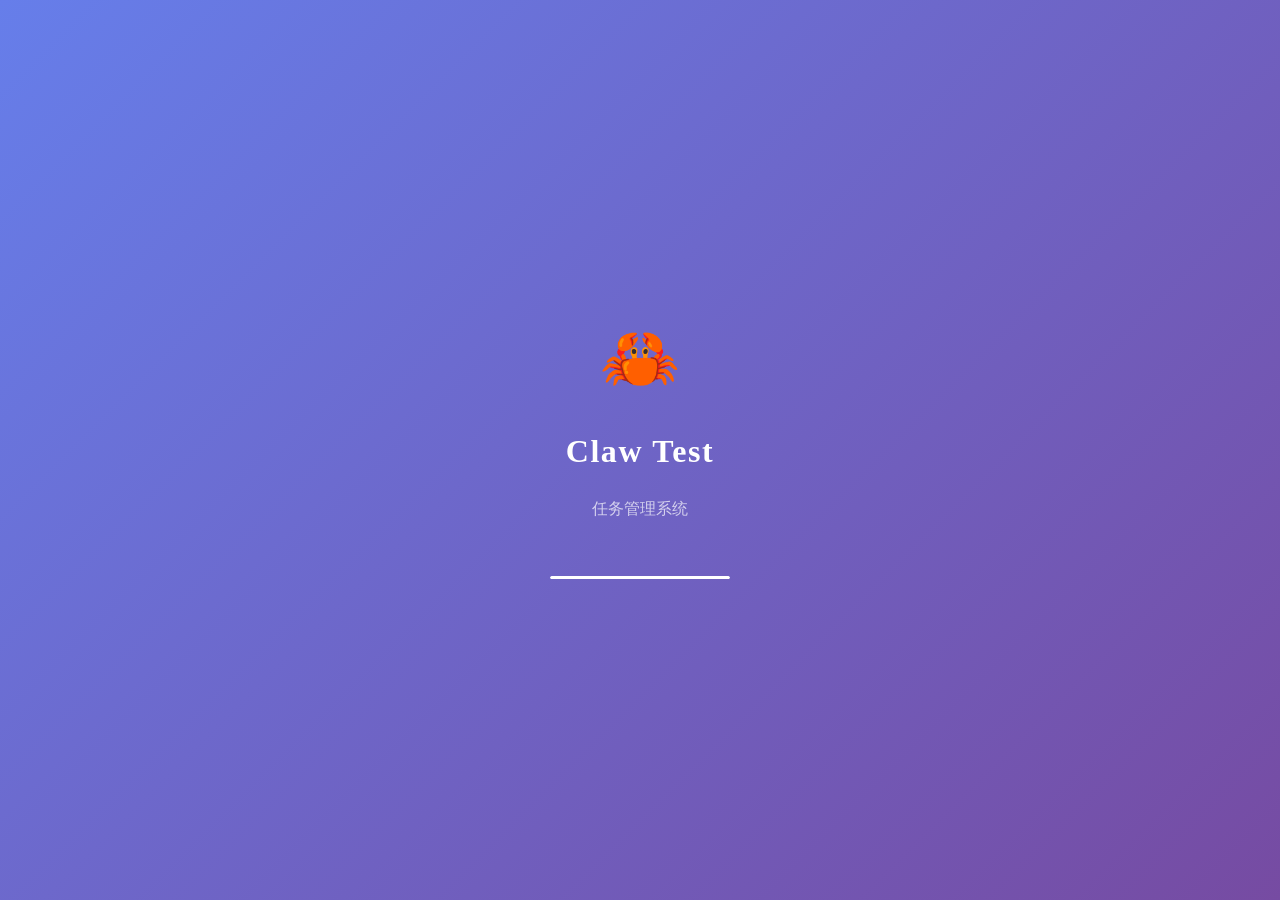
==== commit ee64b263: "refactor: 简化首页开场动画 - 移除奇怪的装饰圆圈和线条 - 保留简洁的 Logo 进入动画 - 优化进度条效果 - 整体更干净简洁" ====
--- a/src/main/resources/static/index.html
+++ b/src/main/resources/static/index.html
@@ -16,7 +16,7 @@
             align-items: center;
             justify-content: center;
             z-index: 9999;
-            transition: opacity 0.5s ease, visibility 0.5s ease;
+            transition: opacity 0.6s ease-out, visibility 0.6s ease-out;
         }
 
         .intro-container.fade-out {
@@ -24,36 +24,35 @@
             visibility: hidden;
         }
 
-        /* Logo 动画 */
+        /* Logo */
         .intro-logo {
-            font-size: 5rem;
-            animation: logoPulse 1.5s ease-in-out infinite;
+            font-size: 4rem;
+            margin-bottom: 16px;
+            animation: logoEnter 0.8s cubic-bezier(0.34, 1.56, 0.64, 1) forwards;
+            opacity: 0;
+            transform: scale(0.5);
         }
 
-        @keyframes logoPulse {
-            0%, 100% {
+        @keyframes logoEnter {
+            to {
+                opacity: 1;
                 transform: scale(1);
-                opacity: 1;
-            }
-            50% {
-                transform: scale(1.1);
-                opacity: 0.8;
             }
         }
 
-        /* 标题动画 */
+        /* 标题 */
         .intro-title {
             color: white;
-            font-size: 2.5rem;
-            font-weight: 700;
-            margin-top: 24px;
+            font-size: 2rem;
+            font-weight: 600;
+            letter-spacing: 0.05em;
             opacity: 0;
-            transform: translateY(20px);
-            animation: titleFadeIn 0.8s ease forwards;
+            transform: translateY(16px);
+            animation: textEnter 0.6s ease forwards;
             animation-delay: 0.3s;
         }
 
-        @keyframes titleFadeIn {
+        @keyframes textEnter {
             to {
                 opacity: 1;
                 transform: translateY(0);
@@ -62,137 +61,79 @@
 
         /* 副标题 */
         .intro-subtitle {
-            color: rgba(255, 255, 255, 0.8);
-            font-size: 1.125rem;
-            margin-top: 12px;
+            color: rgba(255, 255, 255, 0.7);
+            font-size: 1rem;
+            margin-top: 8px;
             opacity: 0;
-            animation: titleFadeIn 0.8s ease forwards;
-            animation-delay: 0.6s;
+            animation: textEnter 0.6s ease forwards;
+            animation-delay: 0.5s;
         }
 
-        /* 进度条容器 */
-        .progress-container {
-            margin-top: 48px;
-            width: 200px;
-            height: 4px;
+        /* 进度条 */
+        .progress-track {
+            margin-top: 40px;
+            width: 180px;
+            height: 3px;
             background: rgba(255, 255, 255, 0.2);
             border-radius: 2px;
             overflow: hidden;
             opacity: 0;
-            animation: titleFadeIn 0.5s ease forwards;
+            animation: textEnter 0.4s ease forwards;
+            animation-delay: 0.7s;
+        }
+
+        .progress-fill {
+            height: 100%;
+            width: 0;
+            background: white;
+            border-radius: 2px;
+            animation: progressRun 2s ease-in-out forwards;
             animation-delay: 0.9s;
         }
 
-        .progress-bar {
-            height: 100%;
-            background: white;
-            border-radius: 2px;
-            width: 0;
-            animation: progressFill 1.5s ease forwards;
-            animation-delay: 1.2s;
-        }
-
-        @keyframes progressFill {
+        @keyframes progressRun {
             to {
                 width: 100%;
             }
         }
 
-        /* 加载文字 */
-        .loading-text {
-            color: rgba(255, 255, 255, 0.7);
-            font-size: 0.875rem;
-            margin-top: 16px;
-            opacity: 0;
-            animation: titleFadeIn 0.5s ease forwards;
-            animation-delay: 1s;
-        }
-
-        /* 装饰元素 */
-        .decoration-circle {
-            position: absolute;
-            border-radius: 50%;
-            background: rgba(255, 255, 255, 0.1);
-            animation: float 6s ease-in-out infinite;
-        }
-
-        .decoration-circle:nth-child(1) {
-            width: 300px;
-            height: 300px;
-            top: -100px;
-            left: -100px;
-            animation-delay: 0s;
-        }
-
-        .decoration-circle:nth-child(2) {
-            width: 200px;
-            height: 200px;
-            bottom: -50px;
-            right: -50px;
-            animation-delay: -2s;
-        }
-
-        .decoration-circle:nth-child(3) {
-            width: 150px;
-            height: 150px;
-            top: 50%;
-            right: 10%;
-            animation-delay: -4s;
-        }
-
-        @keyframes float {
-            0%, 100% {
-                transform: translateY(0) rotate(0deg);
-            }
-            50% {
-                transform: translateY(-20px) rotate(180deg);
-            }
-        }
-
         /* 响应式 */
-        @media (max-width: 768px) {
+        @media (max-width: 640px) {
             .intro-logo {
-                font-size: 3.5rem;
+                font-size: 3rem;
             }
             .intro-title {
-                font-size: 1.75rem;
+                font-size: 1.5rem;
             }
             .intro-subtitle {
-                font-size: 1rem;
+                font-size: 0.875rem;
+            }
+            .progress-track {
+                width: 140px;
             }
         }
     </style>
 </head>
 <body>
-    <!-- 开场动画 -->
-    <div class="intro-container" id="introContainer">
-        <!-- 装饰圆圈 -->
-        <div class="decoration-circle"></div>
-        <div class="decoration-circle"></div>
-        <div class="decoration-circle"></div>
-
-        <!-- 主内容 -->
+    <div class="intro-container" id="intro">
         <div class="intro-logo">🦀</div>
         <h1 class="intro-title">Claw Test</h1>
         <p class="intro-subtitle">任务管理系统</p>
-
-        <div class="progress-container">
-            <div class="progress-bar"></div>
+        <div class="progress-track">
+            <div class="progress-fill"></div>
         </div>
-        <p class="loading-text">正在加载...</p>
     </div>
 
     <script>
-        // 动画结束后跳转
-        const introContainer = document.getElementById('introContainer');
-        const totalAnimationTime = 3000; // 3秒后开始淡出
+        const intro = document.getElementById('intro');
 
+        // 3秒后淡出并跳转
         setTimeout(() => {
-            introContainer.classList.add('fade-out');
+            intro.classList.add('fade-out');
             setTimeout(() => {
                 window.location.href = '/tasks.html';
-            }, 500);
-        }, totalAnimationTime);
+            }, 600);
+        }, 3000);
     </script>
 </body>
 </html>
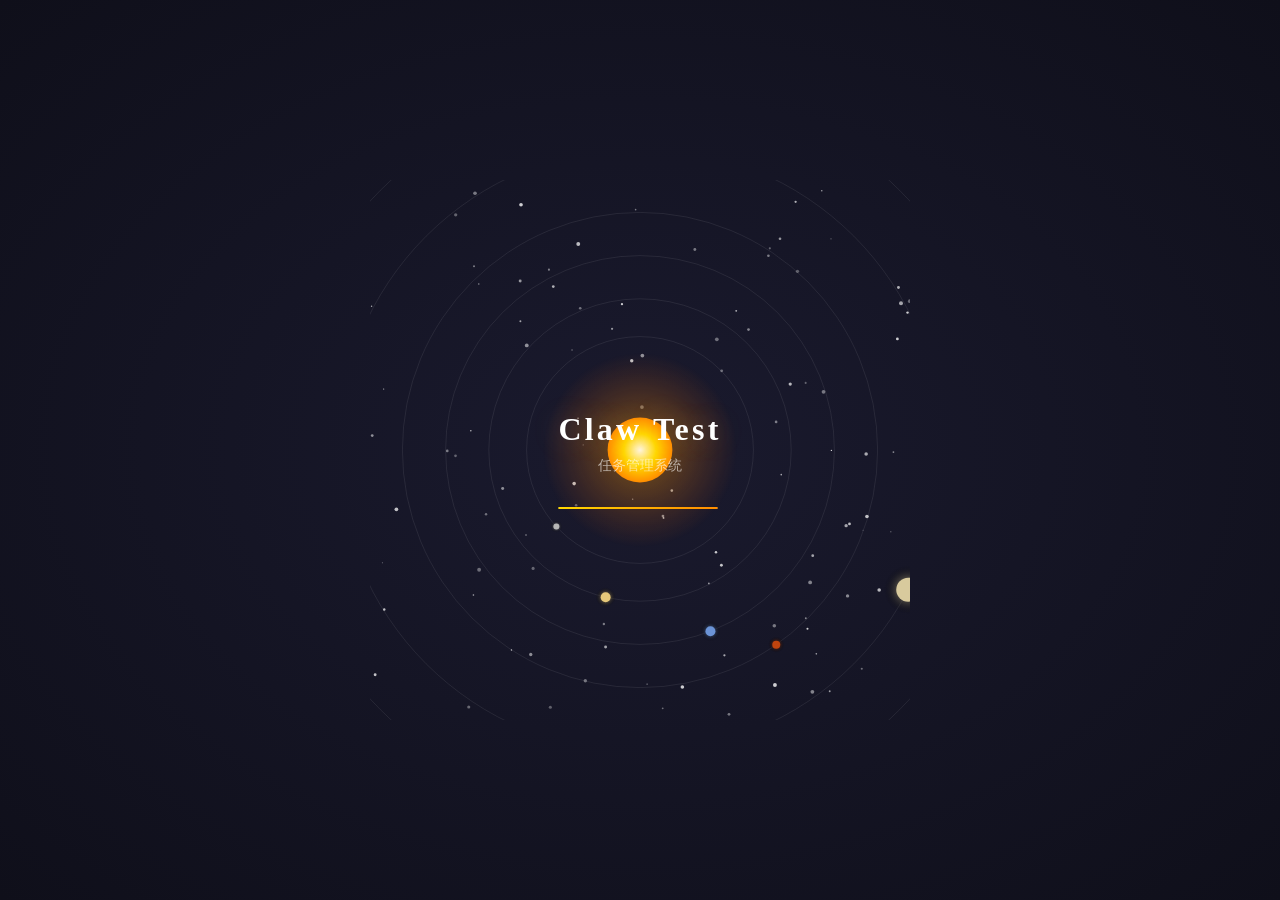
==== commit 794b955e: "feat: 首页开场动画改为太阳系行星环绕效果 - Canvas 绘制太阳系动画 - 太阳在中心发光 - 8颗行星按轨道环绕 - 土星带有光环 - 星空背景 - 4秒后淡出跳转  Task-Id: #" ====
--- a/src/main/resources/static/index.html
+++ b/src/main/resources/static/index.html
@@ -6,17 +6,23 @@
     <title>Claw Test - 任务管理</title>
     <link rel="stylesheet" href="/css/styles.css">
     <style>
-        /* 开场动画容器 */
+        * {
+            margin: 0;
+            padding: 0;
+            box-sizing: border-box;
+        }
+
         .intro-container {
             position: fixed;
             inset: 0;
-            background: linear-gradient(135deg, #667eea 0%, #764ba2 100%);
+            background: radial-gradient(ellipse at center, #1a1a2e 0%, #0f0f1a 100%);
             display: flex;
             flex-direction: column;
             align-items: center;
             justify-content: center;
             z-index: 9999;
-            transition: opacity 0.6s ease-out, visibility 0.6s ease-out;
+            transition: opacity 0.8s ease-out, visibility 0.8s ease-out;
+            overflow: hidden;
         }
 
         .intro-container.fade-out {
@@ -24,116 +30,252 @@
             visibility: hidden;
         }
 
-        /* Logo */
-        .intro-logo {
-            font-size: 4rem;
-            margin-bottom: 16px;
-            animation: logoEnter 0.8s cubic-bezier(0.34, 1.56, 0.64, 1) forwards;
-            opacity: 0;
-            transform: scale(0.5);
-        }
-
-        @keyframes logoEnter {
-            to {
-                opacity: 1;
-                transform: scale(1);
-            }
-        }
-
-        /* 标题 */
+        #solarCanvas {
+            position: absolute;
+            top: 50%;
+            left: 50%;
+            transform: translate(-50%, -50%);
+        }
+
+        .intro-text {
+            position: relative;
+            z-index: 10;
+            text-align: center;
+            margin-top: 20px;
+        }
+
         .intro-title {
             color: white;
             font-size: 2rem;
             font-weight: 600;
-            letter-spacing: 0.05em;
-            opacity: 0;
-            transform: translateY(16px);
-            animation: textEnter 0.6s ease forwards;
-            animation-delay: 0.3s;
-        }
-
-        @keyframes textEnter {
+            letter-spacing: 0.1em;
+            opacity: 0;
+            transform: translateY(20px);
+            animation: textFadeIn 0.8s ease forwards;
+            animation-delay: 1.5s;
+            text-shadow: 0 0 30px rgba(255, 200, 100, 0.3);
+        }
+
+        .intro-subtitle {
+            color: rgba(255, 255, 255, 0.6);
+            font-size: 0.9rem;
+            margin-top: 8px;
+            opacity: 0;
+            animation: textFadeIn 0.8s ease forwards;
+            animation-delay: 1.8s;
+        }
+
+        .progress-track {
+            margin-top: 32px;
+            width: 160px;
+            height: 2px;
+            background: rgba(255, 255, 255, 0.15);
+            border-radius: 1px;
+            overflow: hidden;
+            opacity: 0;
+            animation: textFadeIn 0.5s ease forwards;
+            animation-delay: 2s;
+        }
+
+        .progress-fill {
+            height: 100%;
+            width: 0;
+            background: linear-gradient(90deg, #ffd700, #ff8c00);
+            border-radius: 1px;
+            animation: progressRun 2.5s ease forwards;
+            animation-delay: 2.2s;
+        }
+
+        @keyframes textFadeIn {
             to {
                 opacity: 1;
                 transform: translateY(0);
             }
         }
 
-        /* 副标题 */
-        .intro-subtitle {
-            color: rgba(255, 255, 255, 0.7);
-            font-size: 1rem;
-            margin-top: 8px;
-            opacity: 0;
-            animation: textEnter 0.6s ease forwards;
-            animation-delay: 0.5s;
-        }
-
-        /* 进度条 */
-        .progress-track {
-            margin-top: 40px;
-            width: 180px;
-            height: 3px;
-            background: rgba(255, 255, 255, 0.2);
-            border-radius: 2px;
-            overflow: hidden;
-            opacity: 0;
-            animation: textEnter 0.4s ease forwards;
-            animation-delay: 0.7s;
-        }
-
-        .progress-fill {
-            height: 100%;
-            width: 0;
-            background: white;
-            border-radius: 2px;
-            animation: progressRun 2s ease-in-out forwards;
-            animation-delay: 0.9s;
-        }
-
         @keyframes progressRun {
             to {
                 width: 100%;
             }
         }
 
-        /* 响应式 */
         @media (max-width: 640px) {
-            .intro-logo {
-                font-size: 3rem;
-            }
             .intro-title {
                 font-size: 1.5rem;
             }
             .intro-subtitle {
-                font-size: 0.875rem;
-            }
-            .progress-track {
-                width: 140px;
+                font-size: 0.8rem;
             }
         }
     </style>
 </head>
 <body>
     <div class="intro-container" id="intro">
-        <div class="intro-logo">🦀</div>
-        <h1 class="intro-title">Claw Test</h1>
-        <p class="intro-subtitle">任务管理系统</p>
-        <div class="progress-track">
-            <div class="progress-fill"></div>
+        <canvas id="solarCanvas"></canvas>
+        <div class="intro-text">
+            <h1 class="intro-title">Claw Test</h1>
+            <p class="intro-subtitle">任务管理系统</p>
+            <div class="progress-track">
+                <div class="progress-fill"></div>
+            </div>
         </div>
     </div>
 
     <script>
+        const canvas = document.getElementById('solarCanvas');
+        const ctx = canvas.getContext('2d');
+
+        // 设置画布大小
+        function resize() {
+            const size = Math.min(window.innerWidth, window.innerHeight) * 0.6;
+            canvas.width = size;
+            canvas.height = size;
+        }
+        resize();
+        window.addEventListener('resize', resize);
+
+        // 行星数据
+        const planets = [
+            { name: 'Mercury', orbit: 0.15, speed: 0.04, size: 3, color: '#b5b5b5' },
+            { name: 'Venus', orbit: 0.22, speed: 0.03, size: 5, color: '#e6c87a' },
+            { name: 'Earth', orbit: 0.30, speed: 0.02, size: 5, color: '#6b93d6' },
+            { name: 'Mars', orbit: 0.38, speed: 0.016, size: 4, color: '#c1440e' },
+            { name: 'Jupiter', orbit: 0.50, speed: 0.008, size: 12, color: '#d8ca9d' },
+            { name: 'Saturn', orbit: 0.62, speed: 0.006, size: 10, color: '#f4d59e', ring: true },
+            { name: 'Uranus', orbit: 0.74, speed: 0.004, size: 7, color: '#d1e7e7' },
+            { name: 'Neptune', orbit: 0.86, speed: 0.003, size: 7, color: '#5b5ddf' }
+        ];
+
+        let time = 0;
+        const centerX = () => canvas.width / 2;
+        const centerY = () => canvas.height / 2;
+
+        // 绘制太阳
+        function drawSun() {
+            const cx = centerX();
+            const cy = centerY();
+            const sunRadius = canvas.width * 0.06;
+
+            // 太阳光晕
+            const gradient = ctx.createRadialGradient(cx, cy, 0, cx, cy, sunRadius * 3);
+            gradient.addColorStop(0, 'rgba(255, 200, 50, 0.8)');
+            gradient.addColorStop(0.3, 'rgba(255, 150, 0, 0.3)');
+            gradient.addColorStop(1, 'rgba(255, 100, 0, 0)');
+            ctx.beginPath();
+            ctx.arc(cx, cy, sunRadius * 3, 0, Math.PI * 2);
+            ctx.fillStyle = gradient;
+            ctx.fill();
+
+            // 太阳本体
+            const sunGradient = ctx.createRadialGradient(cx, cy, 0, cx, cy, sunRadius);
+            sunGradient.addColorStop(0, '#fff5e0');
+            sunGradient.addColorStop(0.5, '#ffd700');
+            sunGradient.addColorStop(1, '#ff8c00');
+            ctx.beginPath();
+            ctx.arc(cx, cy, sunRadius, 0, Math.PI * 2);
+            ctx.fillStyle = sunGradient;
+            ctx.fill();
+        }
+
+        // 绘制轨道
+        function drawOrbits() {
+            const cx = centerX();
+            const cy = centerY();
+            const baseRadius = canvas.width * 0.06;
+
+            ctx.strokeStyle = 'rgba(255, 255, 255, 0.08)';
+            ctx.lineWidth = 1;
+
+            planets.forEach(planet => {
+                const orbitRadius = baseRadius + canvas.width * planet.orbit;
+                ctx.beginPath();
+                ctx.arc(cx, cy, orbitRadius, 0, Math.PI * 2);
+                ctx.stroke();
+            });
+        }
+
+        // 绘制行星
+        function drawPlanets() {
+            const cx = centerX();
+            const cy = centerY();
+            const baseRadius = canvas.width * 0.06;
+
+            planets.forEach(planet => {
+                const orbitRadius = baseRadius + canvas.width * planet.orbit;
+                const angle = time * planet.speed;
+                const x = cx + Math.cos(angle) * orbitRadius;
+                const y = cy + Math.sin(angle) * orbitRadius;
+
+                // 行星阴影/光晕
+                const glow = ctx.createRadialGradient(x, y, 0, x, y, planet.size * 2);
+                glow.addColorStop(0, planet.color);
+                glow.addColorStop(1, 'transparent');
+                ctx.beginPath();
+                ctx.arc(x, y, planet.size * 2, 0, Math.PI * 2);
+                ctx.fillStyle = glow;
+                ctx.fill();
+
+                // 行星本体
+                ctx.beginPath();
+                ctx.arc(x, y, planet.size, 0, Math.PI * 2);
+                ctx.fillStyle = planet.color;
+                ctx.fill();
+
+                // 土星环
+                if (planet.ring) {
+                    ctx.beginPath();
+                    ctx.ellipse(x, y, planet.size * 2, planet.size * 0.5, Math.PI * 0.1, 0, Math.PI * 2);
+                    ctx.strokeStyle = 'rgba(244, 213, 158, 0.5)';
+                    ctx.lineWidth = 2;
+                    ctx.stroke();
+                }
+            });
+        }
+
+        // 绘制星空背景
+        const stars = [];
+        function initStars() {
+            for (let i = 0; i < 100; i++) {
+                stars.push({
+                    x: Math.random(),
+                    y: Math.random(),
+                    size: Math.random() * 1.5 + 0.5,
+                    alpha: Math.random() * 0.5 + 0.3
+                });
+            }
+        }
+        initStars();
+
+        function drawStars() {
+            stars.forEach(star => {
+                ctx.beginPath();
+                ctx.arc(star.x * canvas.width, star.y * canvas.height, star.size, 0, Math.PI * 2);
+                ctx.fillStyle = `rgba(255, 255, 255, ${star.alpha})`;
+                ctx.fill();
+            });
+        }
+
+        // 动画循环
+        function animate() {
+            ctx.clearRect(0, 0, canvas.width, canvas.height);
+            drawStars();
+            drawOrbits();
+            drawSun();
+            drawPlanets();
+            time += 1;
+            requestAnimationFrame(animate);
+        }
+
+        animate();
+
+        // 4秒后跳转
         const intro = document.getElementById('intro');
-
-        // 3秒后淡出并跳转
         setTimeout(() => {
             intro.classList.add('fade-out');
             setTimeout(() => {
                 window.location.href = '/tasks.html';
-            }, 600);
-        }, 3000);
+            }, 800);
+        }, 4000);
     </script>
 </body>
 </html>
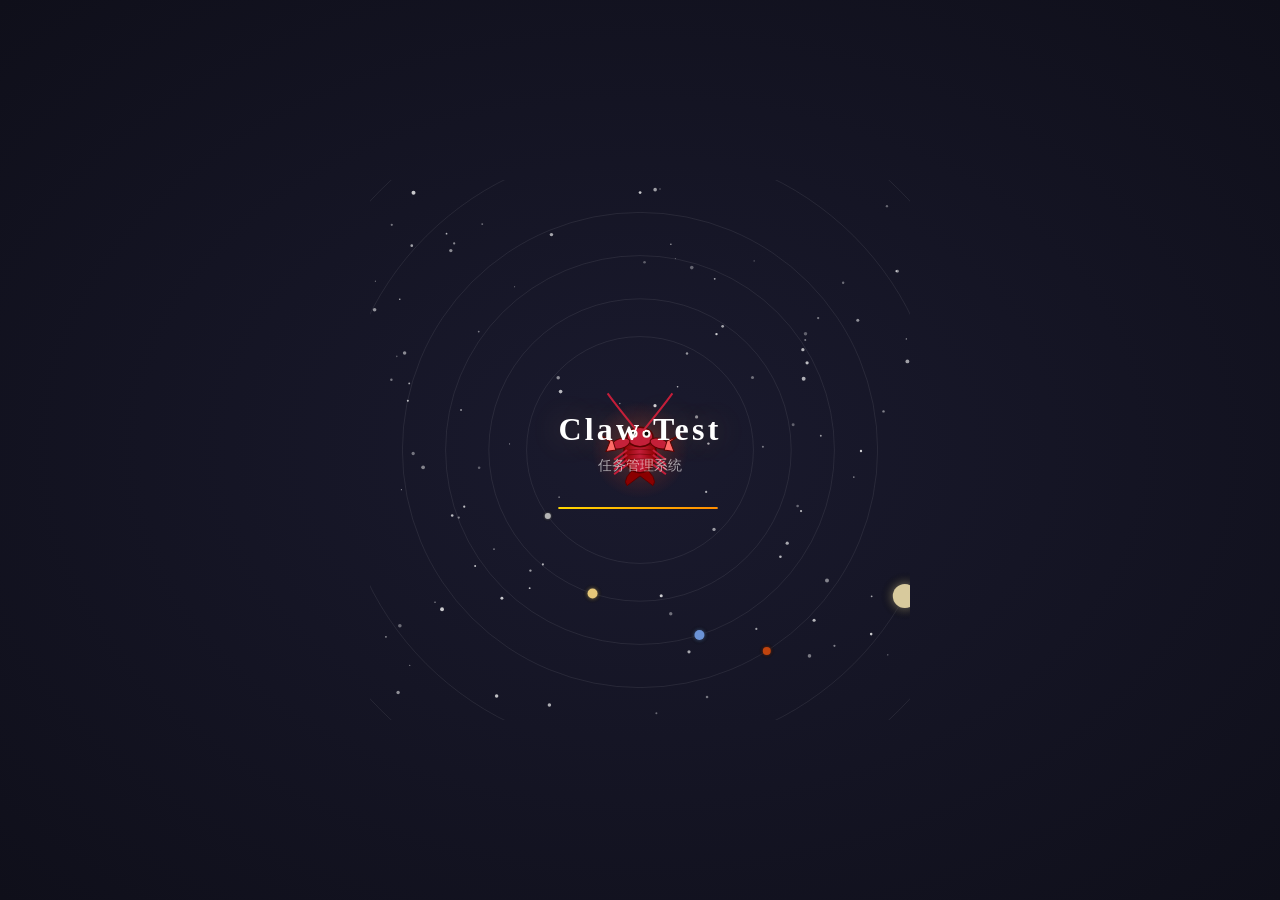
==== commit 0e2e45c8: "feat: 把开场动画中心的太阳改为龙虾 - Canvas 绘制龙虾替代太阳 - 龙虾包含：身体、头部、眼睛、触角 - 两个大钳子带有动画效果 - 多条腿和尾巴扇形 - 保留光晕效果 - 行星继续环绕" ====
--- a/src/main/resources/static/index.html
+++ b/src/main/resources/static/index.html
@@ -150,31 +150,181 @@
         const centerX = () => canvas.width / 2;
         const centerY = () => canvas.height / 2;
 
-        // 绘制太阳
+        // 绘制龙虾（中心）
         function drawSun() {
             const cx = centerX();
             const cy = centerY();
-            const sunRadius = canvas.width * 0.06;
-
-            // 太阳光晕
-            const gradient = ctx.createRadialGradient(cx, cy, 0, cx, cy, sunRadius * 3);
-            gradient.addColorStop(0, 'rgba(255, 200, 50, 0.8)');
-            gradient.addColorStop(0.3, 'rgba(255, 150, 0, 0.3)');
-            gradient.addColorStop(1, 'rgba(255, 100, 0, 0)');
-            ctx.beginPath();
-            ctx.arc(cx, cy, sunRadius * 3, 0, Math.PI * 2);
-            ctx.fillStyle = gradient;
-            ctx.fill();
-
-            // 太阳本体
-            const sunGradient = ctx.createRadialGradient(cx, cy, 0, cx, cy, sunRadius);
-            sunGradient.addColorStop(0, '#fff5e0');
-            sunGradient.addColorStop(0.5, '#ffd700');
-            sunGradient.addColorStop(1, '#ff8c00');
-            ctx.beginPath();
-            ctx.arc(cx, cy, sunRadius, 0, Math.PI * 2);
-            ctx.fillStyle = sunGradient;
-            ctx.fill();
+            const scale = canvas.width * 0.003;
+
+            ctx.save();
+            ctx.translate(cx, cy);
+
+            // 光晕效果
+            const glow = ctx.createRadialGradient(0, 0, 0, 0, 0, scale * 30);
+            glow.addColorStop(0, 'rgba(255, 100, 50, 0.4)');
+            glow.addColorStop(0.5, 'rgba(255, 80, 30, 0.15)');
+            glow.addColorStop(1, 'rgba(255, 50, 20, 0)');
+            ctx.beginPath();
+            ctx.arc(0, 0, scale * 30, 0, Math.PI * 2);
+            ctx.fillStyle = glow;
+            ctx.fill();
+
+            // 龙虾身体颜色
+            const bodyColor = '#c41e3a';
+            const darkBodyColor = '#8b0000';
+            const lightBodyColor = '#ff6b6b';
+
+            // 尾巴扇形
+            ctx.beginPath();
+            ctx.moveTo(0, scale * 8);
+            ctx.quadraticCurveTo(-scale * 12, scale * 18, -scale * 8, scale * 22);
+            ctx.lineTo(0, scale * 16);
+            ctx.lineTo(scale * 8, scale * 22);
+            ctx.quadraticCurveTo(scale * 12, scale * 18, 0, scale * 8);
+            ctx.fillStyle = darkBodyColor;
+            ctx.fill();
+            ctx.strokeStyle = '#5a0000';
+            ctx.lineWidth = 1;
+            ctx.stroke();
+
+            // 身体
+            ctx.beginPath();
+            ctx.ellipse(0, scale * 2, scale * 10, scale * 12, 0, 0, Math.PI * 2);
+            const bodyGrad = ctx.createLinearGradient(-scale * 10, 0, scale * 10, 0);
+            bodyGrad.addColorStop(0, darkBodyColor);
+            bodyGrad.addColorStop(0.5, bodyColor);
+            bodyGrad.addColorStop(1, darkBodyColor);
+            ctx.fillStyle = bodyGrad;
+            ctx.fill();
+            ctx.strokeStyle = '#5a0000';
+            ctx.lineWidth = 1.5;
+            ctx.stroke();
+
+            // 身体纹理线
+            for (let i = -2; i <= 2; i++) {
+                ctx.beginPath();
+                ctx.moveTo(-scale * 7, scale * i * 3);
+                ctx.quadraticCurveTo(0, scale * i * 3 - scale, scale * 7, scale * i * 3);
+                ctx.strokeStyle = 'rgba(90, 0, 0, 0.5)';
+                ctx.lineWidth = 1;
+                ctx.stroke();
+            }
+
+            // 头部
+            ctx.beginPath();
+            ctx.ellipse(0, -scale * 8, scale * 8, scale * 6, 0, 0, Math.PI * 2);
+            ctx.fillStyle = bodyColor;
+            ctx.fill();
+            ctx.strokeStyle = '#5a0000';
+            ctx.lineWidth = 1.5;
+            ctx.stroke();
+
+            // 眼睛
+            const eyeY = -scale * 10;
+            // 左眼
+            ctx.beginPath();
+            ctx.arc(-scale * 4, eyeY, scale * 2.5, 0, Math.PI * 2);
+            ctx.fillStyle = '#fff';
+            ctx.fill();
+            ctx.beginPath();
+            ctx.arc(-scale * 4, eyeY, scale * 1.2, 0, Math.PI * 2);
+            ctx.fillStyle = '#000';
+            ctx.fill();
+            // 右眼
+            ctx.beginPath();
+            ctx.arc(scale * 4, eyeY, scale * 2.5, 0, Math.PI * 2);
+            ctx.fillStyle = '#fff';
+            ctx.fill();
+            ctx.beginPath();
+            ctx.arc(scale * 4, eyeY, scale * 1.2, 0, Math.PI * 2);
+            ctx.fillStyle = '#000';
+            ctx.fill();
+
+            // 触角
+            ctx.beginPath();
+            ctx.moveTo(-scale * 2, -scale * 12);
+            ctx.quadraticCurveTo(-scale * 15, -scale * 28, -scale * 20, -scale * 35);
+            ctx.strokeStyle = bodyColor;
+            ctx.lineWidth = 2;
+            ctx.stroke();
+            ctx.beginPath();
+            ctx.moveTo(scale * 2, -scale * 12);
+            ctx.quadraticCurveTo(scale * 15, -scale * 28, scale * 20, -scale * 35);
+            ctx.stroke();
+
+            // 左钳子
+            ctx.save();
+            ctx.translate(-scale * 12, -scale * 4);
+            ctx.rotate(-0.3 + Math.sin(time * 0.05) * 0.1);
+            // 钳臂
+            ctx.beginPath();
+            ctx.ellipse(0, 0, scale * 6, scale * 3, 0, 0, Math.PI * 2);
+            ctx.fillStyle = bodyColor;
+            ctx.fill();
+            ctx.strokeStyle = '#5a0000';
+            ctx.lineWidth = 1;
+            ctx.stroke();
+            // 钳子
+            ctx.beginPath();
+            ctx.moveTo(-scale * 4, -scale * 3);
+            ctx.lineTo(-scale * 10, -scale * 8);
+            ctx.lineTo(-scale * 6, -scale * 3);
+            ctx.lineTo(-scale * 10, scale * 2);
+            ctx.lineTo(-scale * 4, scale * 3);
+            ctx.closePath();
+            ctx.fillStyle = lightBodyColor;
+            ctx.fill();
+            ctx.strokeStyle = '#5a0000';
+            ctx.lineWidth = 1;
+            ctx.stroke();
+            ctx.restore();
+
+            // 右钳子
+            ctx.save();
+            ctx.translate(scale * 12, -scale * 4);
+            ctx.rotate(0.3 - Math.sin(time * 0.05) * 0.1);
+            // 钳臂
+            ctx.beginPath();
+            ctx.ellipse(0, 0, scale * 6, scale * 3, 0, 0, Math.PI * 2);
+            ctx.fillStyle = bodyColor;
+            ctx.fill();
+            ctx.strokeStyle = '#5a0000';
+            ctx.lineWidth = 1;
+            ctx.stroke();
+            // 钳子
+            ctx.beginPath();
+            ctx.moveTo(scale * 4, -scale * 3);
+            ctx.lineTo(scale * 10, -scale * 8);
+            ctx.lineTo(scale * 6, -scale * 3);
+            ctx.lineTo(scale * 10, scale * 2);
+            ctx.lineTo(scale * 4, scale * 3);
+            ctx.closePath();
+            ctx.fillStyle = lightBodyColor;
+            ctx.fill();
+            ctx.strokeStyle = '#5a0000';
+            ctx.lineWidth = 1;
+            ctx.stroke();
+            ctx.restore();
+
+            // 腿
+            const legAngles = [0.3, 0.8, 1.3, 1.8];
+            legAngles.forEach((angle, i) => {
+                const legY = scale * i * 3;
+                // 左腿
+                ctx.beginPath();
+                ctx.moveTo(-scale * 8, legY);
+                ctx.lineTo(-scale * 16, legY + scale * 6);
+                ctx.strokeStyle = bodyColor;
+                ctx.lineWidth = 2;
+                ctx.stroke();
+                // 右腿
+                ctx.beginPath();
+                ctx.moveTo(scale * 8, legY);
+                ctx.lineTo(scale * 16, legY + scale * 6);
+                ctx.stroke();
+            });
+
+            ctx.restore();
         }
 
         // 绘制轨道
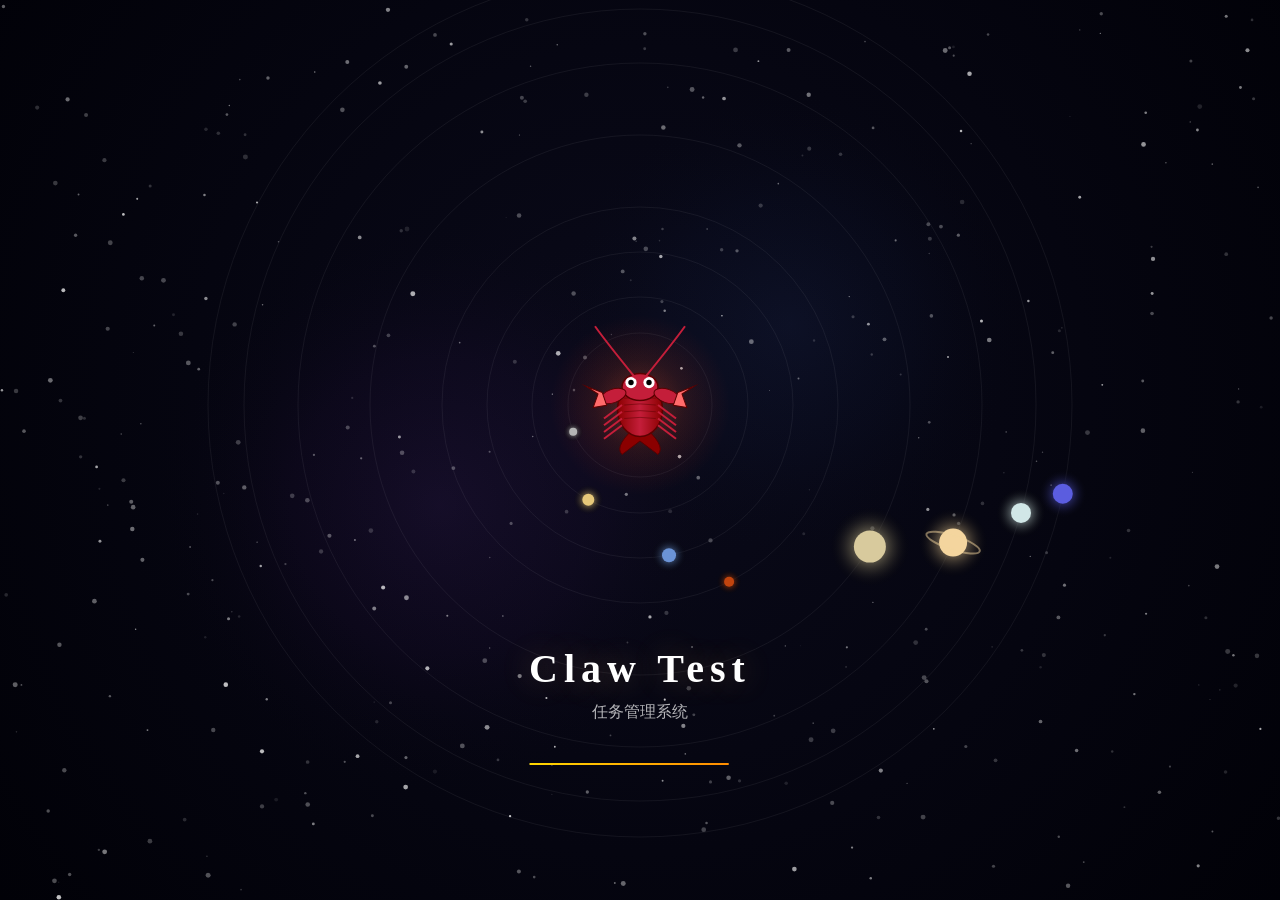
==== commit 1f836c5f: "feat: 放大星系占比，太空成为全屏重点 - 画布改为全屏（100%） - 增加星云效果（紫色、蓝色） - 星星数量随屏幕大小动态调整 - 星星增加闪烁效果 - 龙虾和行星比例适当缩小 - 文字移到" ====
--- a/src/main/resources/static/index.html
+++ b/src/main/resources/static/index.html
@@ -15,11 +15,7 @@
         .intro-container {
             position: fixed;
             inset: 0;
-            background: radial-gradient(ellipse at center, #1a1a2e 0%, #0f0f1a 100%);
-            display: flex;
-            flex-direction: column;
-            align-items: center;
-            justify-content: center;
+            background: #000;
             z-index: 9999;
             transition: opacity 0.8s ease-out, visibility 0.8s ease-out;
             overflow: hidden;
@@ -32,23 +28,26 @@
 
         #solarCanvas {
             position: absolute;
-            top: 50%;
+            top: 0;
+            left: 0;
+            width: 100%;
+            height: 100%;
+        }
+
+        .intro-text {
+            position: absolute;
+            bottom: 15%;
             left: 50%;
-            transform: translate(-50%, -50%);
-        }
-
-        .intro-text {
-            position: relative;
+            transform: translateX(-50%);
+            text-align: center;
             z-index: 10;
-            text-align: center;
-            margin-top: 20px;
         }
 
         .intro-title {
             color: white;
-            font-size: 2rem;
+            font-size: 2.5rem;
             font-weight: 600;
-            letter-spacing: 0.1em;
+            letter-spacing: 0.15em;
             opacity: 0;
             transform: translateY(20px);
             animation: textFadeIn 0.8s ease forwards;
@@ -57,17 +56,17 @@
         }
 
         .intro-subtitle {
-            color: rgba(255, 255, 255, 0.6);
-            font-size: 0.9rem;
-            margin-top: 8px;
+            color: rgba(255, 255, 255, 0.7);
+            font-size: 1rem;
+            margin-top: 10px;
             opacity: 0;
             animation: textFadeIn 0.8s ease forwards;
             animation-delay: 1.8s;
         }
 
         .progress-track {
-            margin-top: 32px;
-            width: 160px;
+            margin-top: 40px;
+            width: 200px;
             height: 2px;
             background: rgba(255, 255, 255, 0.15);
             border-radius: 1px;
@@ -101,10 +100,13 @@
 
         @media (max-width: 640px) {
             .intro-title {
-                font-size: 1.5rem;
+                font-size: 1.75rem;
             }
             .intro-subtitle {
-                font-size: 0.8rem;
+                font-size: 0.9rem;
+            }
+            .progress-track {
+                width: 160px;
             }
         }
     </style>
@@ -125,47 +127,121 @@
         const canvas = document.getElementById('solarCanvas');
         const ctx = canvas.getContext('2d');
 
-        // 设置画布大小
+        // 设置画布为全屏
         function resize() {
-            const size = Math.min(window.innerWidth, window.innerHeight) * 0.6;
-            canvas.width = size;
-            canvas.height = size;
+            canvas.width = window.innerWidth;
+            canvas.height = window.innerHeight;
         }
         resize();
         window.addEventListener('resize', resize);
 
-        // 行星数据
+        // 计算星系中心位置（偏左上一点，给文字留空间）
+        const centerX = () => canvas.width * 0.5;
+        const centerY = () => canvas.height * 0.45;
+
+        // 行星数据 - 放大轨道半径
         const planets = [
-            { name: 'Mercury', orbit: 0.15, speed: 0.04, size: 3, color: '#b5b5b5' },
-            { name: 'Venus', orbit: 0.22, speed: 0.03, size: 5, color: '#e6c87a' },
-            { name: 'Earth', orbit: 0.30, speed: 0.02, size: 5, color: '#6b93d6' },
-            { name: 'Mars', orbit: 0.38, speed: 0.016, size: 4, color: '#c1440e' },
-            { name: 'Jupiter', orbit: 0.50, speed: 0.008, size: 12, color: '#d8ca9d' },
-            { name: 'Saturn', orbit: 0.62, speed: 0.006, size: 10, color: '#f4d59e', ring: true },
-            { name: 'Uranus', orbit: 0.74, speed: 0.004, size: 7, color: '#d1e7e7' },
-            { name: 'Neptune', orbit: 0.86, speed: 0.003, size: 7, color: '#5b5ddf' }
+            { name: 'Mercury', orbit: 0.08, speed: 0.04, size: 4, color: '#b5b5b5' },
+            { name: 'Venus', orbit: 0.12, speed: 0.03, size: 6, color: '#e6c87a' },
+            { name: 'Earth', orbit: 0.17, speed: 0.02, size: 7, color: '#6b93d6' },
+            { name: 'Mars', orbit: 0.22, speed: 0.016, size: 5, color: '#c1440e' },
+            { name: 'Jupiter', orbit: 0.30, speed: 0.008, size: 16, color: '#d8ca9d' },
+            { name: 'Saturn', orbit: 0.38, speed: 0.006, size: 14, color: '#f4d59e', ring: true },
+            { name: 'Uranus', orbit: 0.44, speed: 0.004, size: 10, color: '#d1e7e7' },
+            { name: 'Neptune', orbit: 0.48, speed: 0.003, size: 10, color: '#5b5ddf' }
         ];
 
         let time = 0;
-        const centerX = () => canvas.width / 2;
-        const centerY = () => canvas.height / 2;
-
-        // 绘制龙虾（中心）
-        function drawSun() {
+
+        // 绘制深空背景
+        function drawBackground() {
+            // 渐变背景
+            const gradient = ctx.createRadialGradient(
+                centerX(), centerY(), 0,
+                centerX(), centerY(), Math.max(canvas.width, canvas.height) * 0.7
+            );
+            gradient.addColorStop(0, '#0a0a1a');
+            gradient.addColorStop(0.5, '#050510');
+            gradient.addColorStop(1, '#000005');
+            ctx.fillStyle = gradient;
+            ctx.fillRect(0, 0, canvas.width, canvas.height);
+
+            // 星云效果
+            drawNebula();
+        }
+
+        // 绘制星云
+        function drawNebula() {
             const cx = centerX();
             const cy = centerY();
-            const scale = canvas.width * 0.003;
+
+            // 紫色星云
+            ctx.beginPath();
+            const nebula1 = ctx.createRadialGradient(cx - 200, cy + 100, 0, cx - 200, cy + 100, 300);
+            nebula1.addColorStop(0, 'rgba(100, 50, 150, 0.15)');
+            nebula1.addColorStop(0.5, 'rgba(80, 30, 120, 0.08)');
+            nebula1.addColorStop(1, 'transparent');
+            ctx.fillStyle = nebula1;
+            ctx.arc(cx - 200, cy + 100, 300, 0, Math.PI * 2);
+            ctx.fill();
+
+            // 蓝色星云
+            ctx.beginPath();
+            const nebula2 = ctx.createRadialGradient(cx + 150, cy - 80, 0, cx + 150, cy - 80, 250);
+            nebula2.addColorStop(0, 'rgba(50, 80, 150, 0.12)');
+            nebula2.addColorStop(0.5, 'rgba(30, 60, 120, 0.06)');
+            nebula2.addColorStop(1, 'transparent');
+            ctx.fillStyle = nebula2;
+            ctx.arc(cx + 150, cy - 80, 250, 0, Math.PI * 2);
+            ctx.fill();
+        }
+
+        // 绘制星空背景 - 更多星星
+        const stars = [];
+        function initStars() {
+            stars.length = 0;
+            const count = Math.floor((canvas.width * canvas.height) / 3000);
+            for (let i = 0; i < count; i++) {
+                stars.push({
+                    x: Math.random(),
+                    y: Math.random(),
+                    size: Math.random() * 2 + 0.5,
+                    alpha: Math.random() * 0.6 + 0.2,
+                    twinkle: Math.random() * Math.PI * 2,
+                    twinkleSpeed: Math.random() * 0.02 + 0.01
+                });
+            }
+        }
+        initStars();
+        window.addEventListener('resize', initStars);
+
+        function drawStars() {
+            stars.forEach(star => {
+                const twinkle = Math.sin(star.twinkle + time * star.twinkleSpeed) * 0.3 + 0.7;
+                ctx.beginPath();
+                ctx.arc(star.x * canvas.width, star.y * canvas.height, star.size, 0, Math.PI * 2);
+                ctx.fillStyle = `rgba(255, 255, 255, ${star.alpha * twinkle})`;
+                ctx.fill();
+            });
+        }
+
+        // 绘制龙虾（中心）
+        function drawLobster() {
+            const cx = centerX();
+            const cy = centerY();
+            // 龙虾大小基于屏幕较小的边
+            const scale = Math.min(canvas.width, canvas.height) * 0.0025;
 
             ctx.save();
             ctx.translate(cx, cy);
 
             // 光晕效果
-            const glow = ctx.createRadialGradient(0, 0, 0, 0, 0, scale * 30);
-            glow.addColorStop(0, 'rgba(255, 100, 50, 0.4)');
-            glow.addColorStop(0.5, 'rgba(255, 80, 30, 0.15)');
+            const glow = ctx.createRadialGradient(0, 0, 0, 0, 0, scale * 40);
+            glow.addColorStop(0, 'rgba(255, 100, 50, 0.35)');
+            glow.addColorStop(0.5, 'rgba(255, 80, 30, 0.12)');
             glow.addColorStop(1, 'rgba(255, 50, 20, 0)');
             ctx.beginPath();
-            ctx.arc(0, 0, scale * 30, 0, Math.PI * 2);
+            ctx.arc(0, 0, scale * 40, 0, Math.PI * 2);
             ctx.fillStyle = glow;
             ctx.fill();
 
@@ -221,7 +297,6 @@
 
             // 眼睛
             const eyeY = -scale * 10;
-            // 左眼
             ctx.beginPath();
             ctx.arc(-scale * 4, eyeY, scale * 2.5, 0, Math.PI * 2);
             ctx.fillStyle = '#fff';
@@ -230,7 +305,6 @@
             ctx.arc(-scale * 4, eyeY, scale * 1.2, 0, Math.PI * 2);
             ctx.fillStyle = '#000';
             ctx.fill();
-            // 右眼
             ctx.beginPath();
             ctx.arc(scale * 4, eyeY, scale * 2.5, 0, Math.PI * 2);
             ctx.fillStyle = '#fff';
@@ -256,7 +330,6 @@
             ctx.save();
             ctx.translate(-scale * 12, -scale * 4);
             ctx.rotate(-0.3 + Math.sin(time * 0.05) * 0.1);
-            // 钳臂
             ctx.beginPath();
             ctx.ellipse(0, 0, scale * 6, scale * 3, 0, 0, Math.PI * 2);
             ctx.fillStyle = bodyColor;
@@ -264,7 +337,6 @@
             ctx.strokeStyle = '#5a0000';
             ctx.lineWidth = 1;
             ctx.stroke();
-            // 钳子
             ctx.beginPath();
             ctx.moveTo(-scale * 4, -scale * 3);
             ctx.lineTo(-scale * 10, -scale * 8);
@@ -283,7 +355,6 @@
             ctx.save();
             ctx.translate(scale * 12, -scale * 4);
             ctx.rotate(0.3 - Math.sin(time * 0.05) * 0.1);
-            // 钳臂
             ctx.beginPath();
             ctx.ellipse(0, 0, scale * 6, scale * 3, 0, 0, Math.PI * 2);
             ctx.fillStyle = bodyColor;
@@ -291,7 +362,6 @@
             ctx.strokeStyle = '#5a0000';
             ctx.lineWidth = 1;
             ctx.stroke();
-            // 钳子
             ctx.beginPath();
             ctx.moveTo(scale * 4, -scale * 3);
             ctx.lineTo(scale * 10, -scale * 8);
@@ -307,22 +377,19 @@
             ctx.restore();
 
             // 腿
-            const legAngles = [0.3, 0.8, 1.3, 1.8];
-            legAngles.forEach((angle, i) => {
+            for (let i = 0; i < 4; i++) {
                 const legY = scale * i * 3;
-                // 左腿
                 ctx.beginPath();
                 ctx.moveTo(-scale * 8, legY);
                 ctx.lineTo(-scale * 16, legY + scale * 6);
                 ctx.strokeStyle = bodyColor;
                 ctx.lineWidth = 2;
                 ctx.stroke();
-                // 右腿
                 ctx.beginPath();
                 ctx.moveTo(scale * 8, legY);
                 ctx.lineTo(scale * 16, legY + scale * 6);
                 ctx.stroke();
-            });
+            }
 
             ctx.restore();
         }
@@ -331,13 +398,13 @@
         function drawOrbits() {
             const cx = centerX();
             const cy = centerY();
-            const baseRadius = canvas.width * 0.06;
-
-            ctx.strokeStyle = 'rgba(255, 255, 255, 0.08)';
+            const minDim = Math.min(canvas.width, canvas.height);
+
+            ctx.strokeStyle = 'rgba(255, 255, 255, 0.06)';
             ctx.lineWidth = 1;
 
             planets.forEach(planet => {
-                const orbitRadius = baseRadius + canvas.width * planet.orbit;
+                const orbitRadius = minDim * planet.orbit;
                 ctx.beginPath();
                 ctx.arc(cx, cy, orbitRadius, 0, Math.PI * 2);
                 ctx.stroke();
@@ -348,20 +415,20 @@
         function drawPlanets() {
             const cx = centerX();
             const cy = centerY();
-            const baseRadius = canvas.width * 0.06;
+            const minDim = Math.min(canvas.width, canvas.height);
 
             planets.forEach(planet => {
-                const orbitRadius = baseRadius + canvas.width * planet.orbit;
+                const orbitRadius = minDim * planet.orbit;
                 const angle = time * planet.speed;
                 const x = cx + Math.cos(angle) * orbitRadius;
                 const y = cy + Math.sin(angle) * orbitRadius;
 
-                // 行星阴影/光晕
-                const glow = ctx.createRadialGradient(x, y, 0, x, y, planet.size * 2);
+                // 行星光晕
+                const glow = ctx.createRadialGradient(x, y, 0, x, y, planet.size * 2.5);
                 glow.addColorStop(0, planet.color);
                 glow.addColorStop(1, 'transparent');
                 ctx.beginPath();
-                ctx.arc(x, y, planet.size * 2, 0, Math.PI * 2);
+                ctx.arc(x, y, planet.size * 2.5, 0, Math.PI * 2);
                 ctx.fillStyle = glow;
                 ctx.fill();
 
@@ -382,35 +449,12 @@
             });
         }
 
-        // 绘制星空背景
-        const stars = [];
-        function initStars() {
-            for (let i = 0; i < 100; i++) {
-                stars.push({
-                    x: Math.random(),
-                    y: Math.random(),
-                    size: Math.random() * 1.5 + 0.5,
-                    alpha: Math.random() * 0.5 + 0.3
-                });
-            }
-        }
-        initStars();
-
-        function drawStars() {
-            stars.forEach(star => {
-                ctx.beginPath();
-                ctx.arc(star.x * canvas.width, star.y * canvas.height, star.size, 0, Math.PI * 2);
-                ctx.fillStyle = `rgba(255, 255, 255, ${star.alpha})`;
-                ctx.fill();
-            });
-        }
-
         // 动画循环
         function animate() {
-            ctx.clearRect(0, 0, canvas.width, canvas.height);
+            drawBackground();
             drawStars();
             drawOrbits();
-            drawSun();
+            drawLobster();
             drawPlanets();
             time += 1;
             requestAnimationFrame(animate);
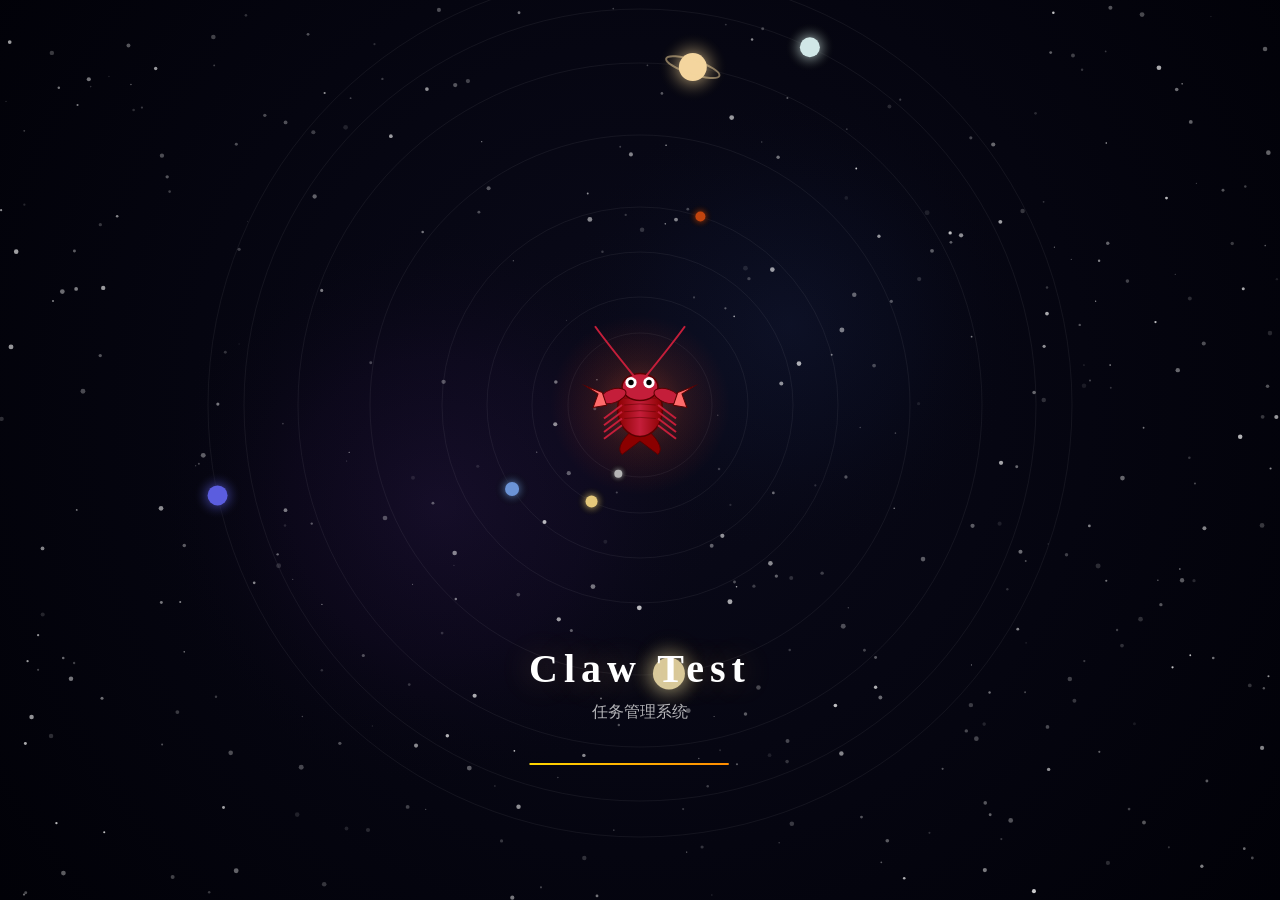
==== commit b4305edc: "feat: 优化行星动画，初始位置分散 - 每个行星添加不同的初始角度（angle0） - 行星从不同位置开始运动 - 加快行星运动速度（约3倍） - 3秒内呈现完整环绕效果  Task-Id: #1" ====
--- a/src/main/resources/static/index.html
+++ b/src/main/resources/static/index.html
@@ -139,16 +139,16 @@
         const centerX = () => canvas.width * 0.5;
         const centerY = () => canvas.height * 0.45;
 
-        // 行星数据 - 放大轨道半径
+        // 行星数据 - 初始角度分散，速度加快
         const planets = [
-            { name: 'Mercury', orbit: 0.08, speed: 0.04, size: 4, color: '#b5b5b5' },
-            { name: 'Venus', orbit: 0.12, speed: 0.03, size: 6, color: '#e6c87a' },
-            { name: 'Earth', orbit: 0.17, speed: 0.02, size: 7, color: '#6b93d6' },
-            { name: 'Mars', orbit: 0.22, speed: 0.016, size: 5, color: '#c1440e' },
-            { name: 'Jupiter', orbit: 0.30, speed: 0.008, size: 16, color: '#d8ca9d' },
-            { name: 'Saturn', orbit: 0.38, speed: 0.006, size: 14, color: '#f4d59e', ring: true },
-            { name: 'Uranus', orbit: 0.44, speed: 0.004, size: 10, color: '#d1e7e7' },
-            { name: 'Neptune', orbit: 0.48, speed: 0.003, size: 10, color: '#5b5ddf' }
+            { name: 'Mercury', orbit: 0.08, speed: 0.12, size: 4, color: '#b5b5b5', angle0: 0 },
+            { name: 'Venus', orbit: 0.12, speed: 0.09, size: 6, color: '#e6c87a', angle0: Math.PI * 0.7 },
+            { name: 'Earth', orbit: 0.17, speed: 0.07, size: 7, color: '#6b93d6', angle0: Math.PI * 1.3 },
+            { name: 'Mars', orbit: 0.22, speed: 0.06, size: 5, color: '#c1440e', angle0: Math.PI * 0.3 },
+            { name: 'Jupiter', orbit: 0.30, speed: 0.04, size: 16, color: '#d8ca9d', angle0: Math.PI * 1.6 },
+            { name: 'Saturn', orbit: 0.38, speed: 0.03, size: 14, color: '#f4d59e', ring: true, angle0: Math.PI * 0.9 },
+            { name: 'Uranus', orbit: 0.44, speed: 0.025, size: 10, color: '#d1e7e7', angle0: Math.PI * 1.1 },
+            { name: 'Neptune', orbit: 0.48, speed: 0.02, size: 10, color: '#5b5ddf', angle0: Math.PI * 0.5 }
         ];
 
         let time = 0;
@@ -419,7 +419,7 @@
 
             planets.forEach(planet => {
                 const orbitRadius = minDim * planet.orbit;
-                const angle = time * planet.speed;
+                const angle = planet.angle0 + time * planet.speed;
                 const x = cx + Math.cos(angle) * orbitRadius;
                 const y = cy + Math.sin(angle) * orbitRadius;
 
